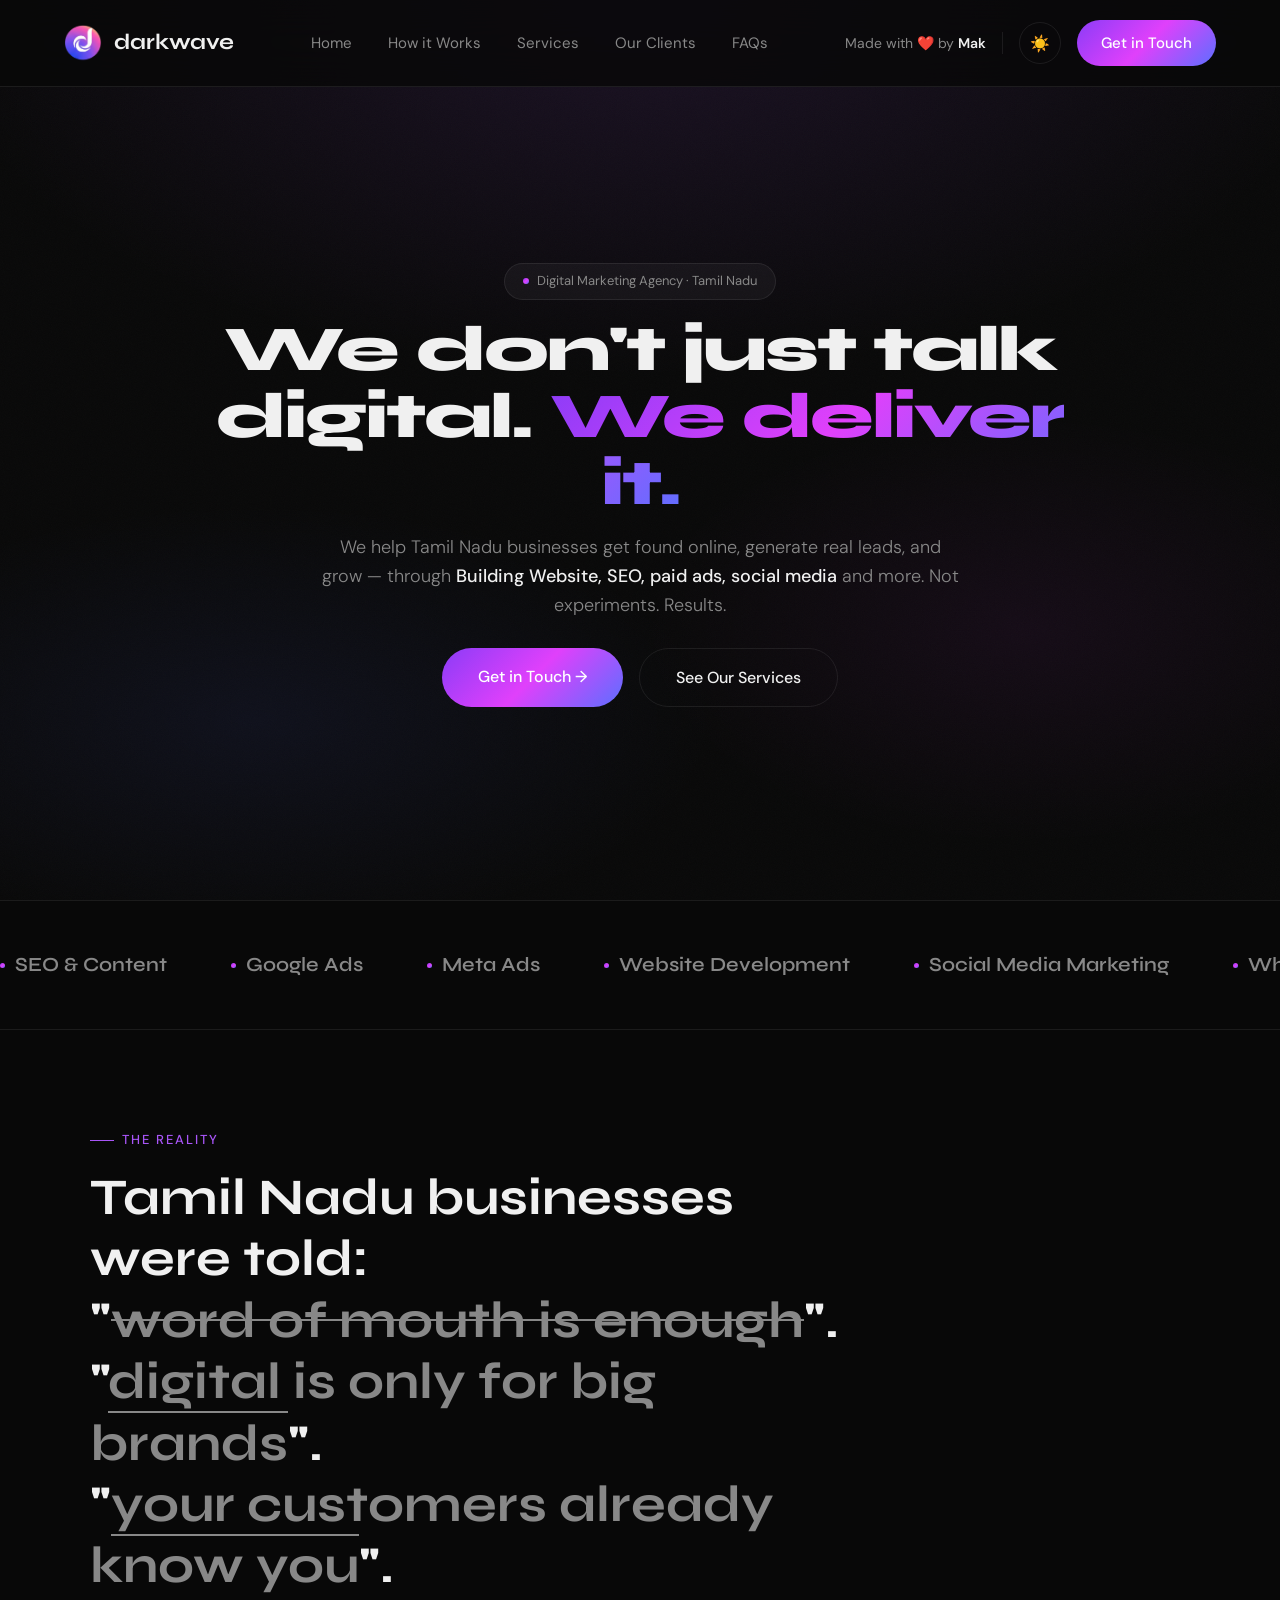
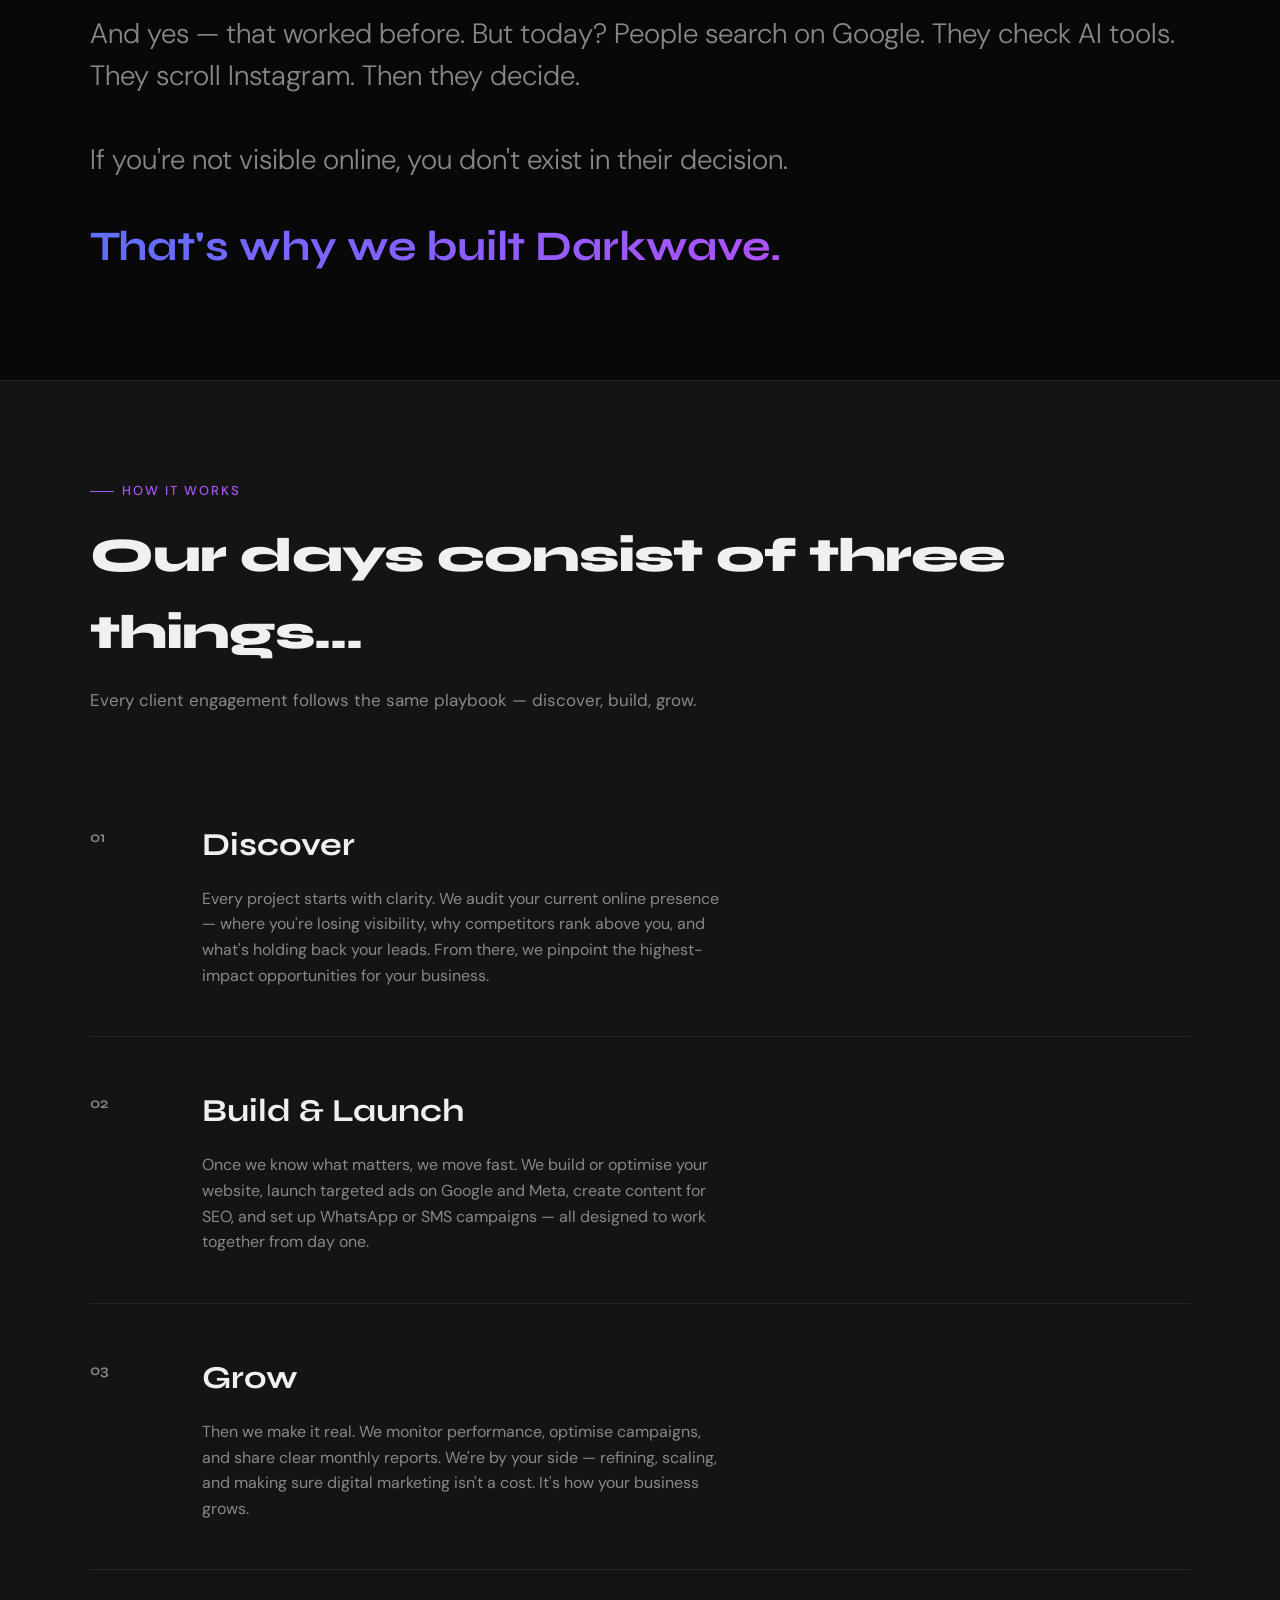
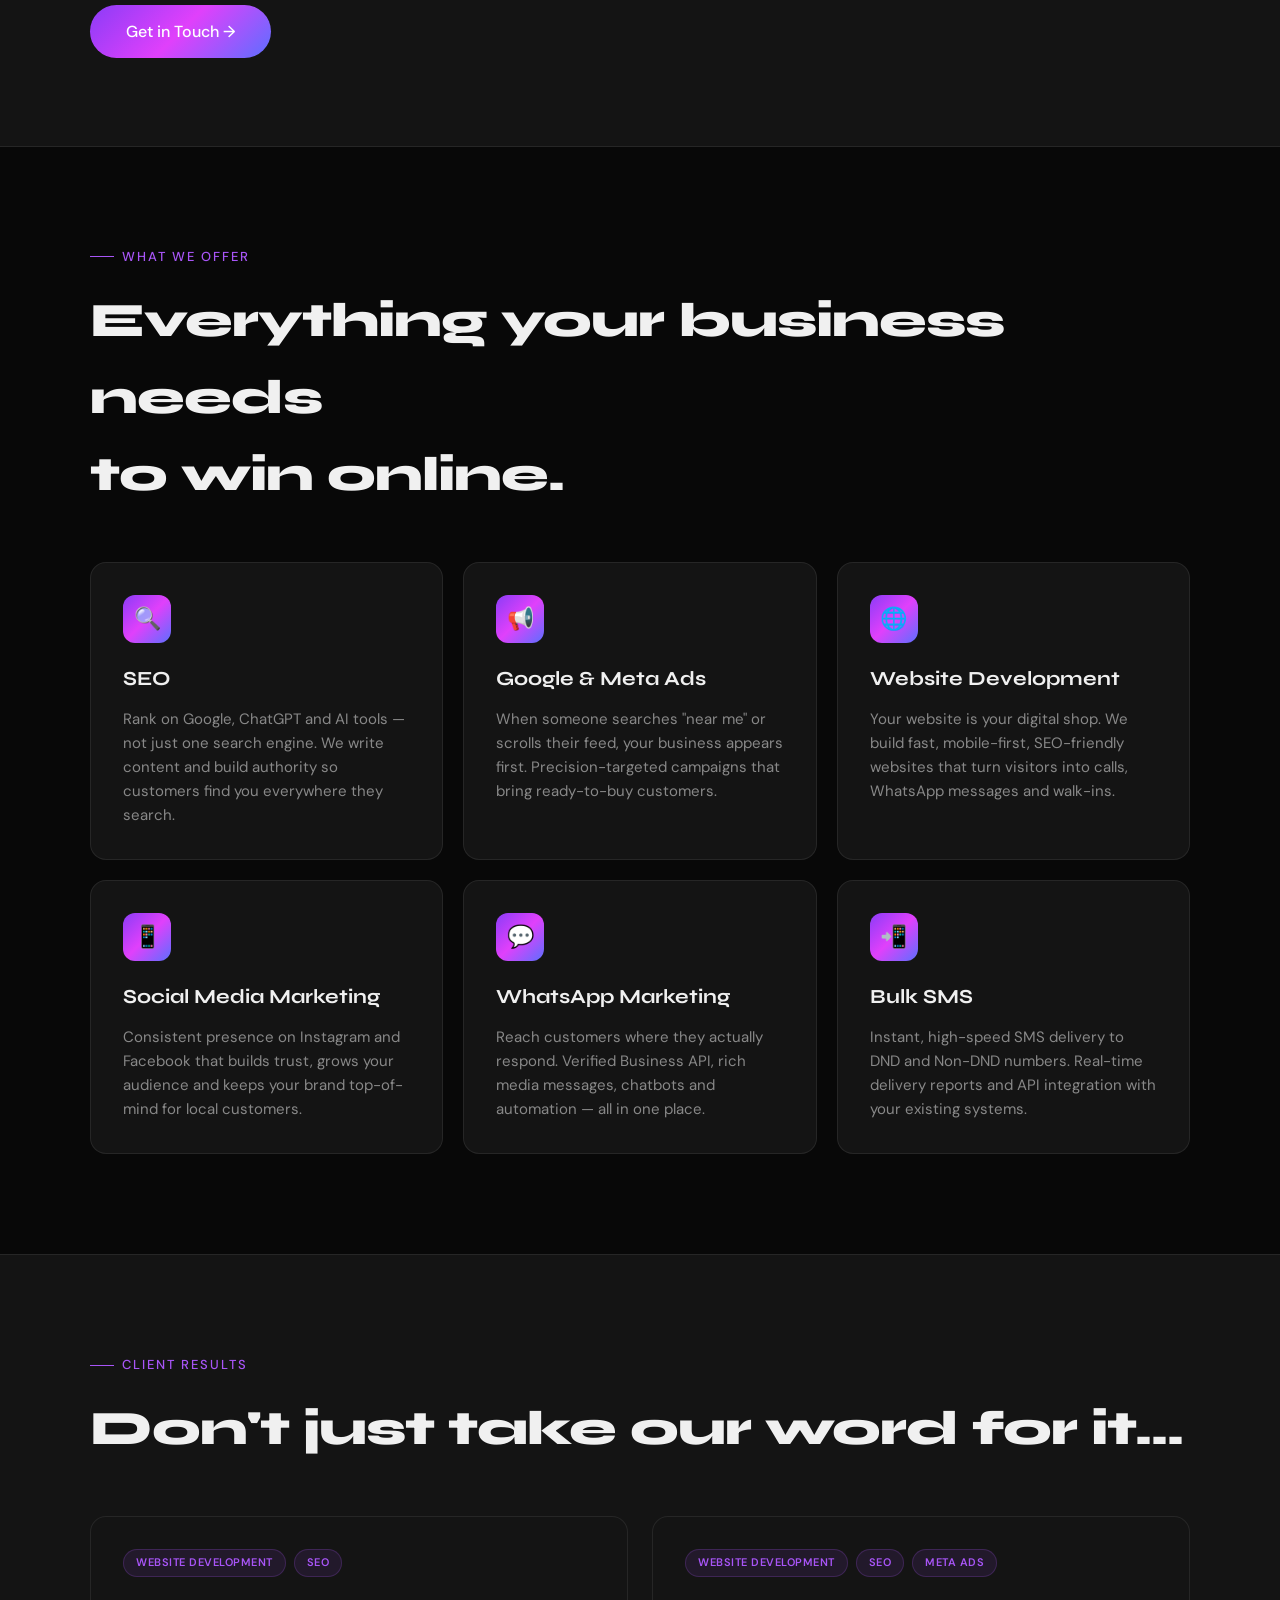
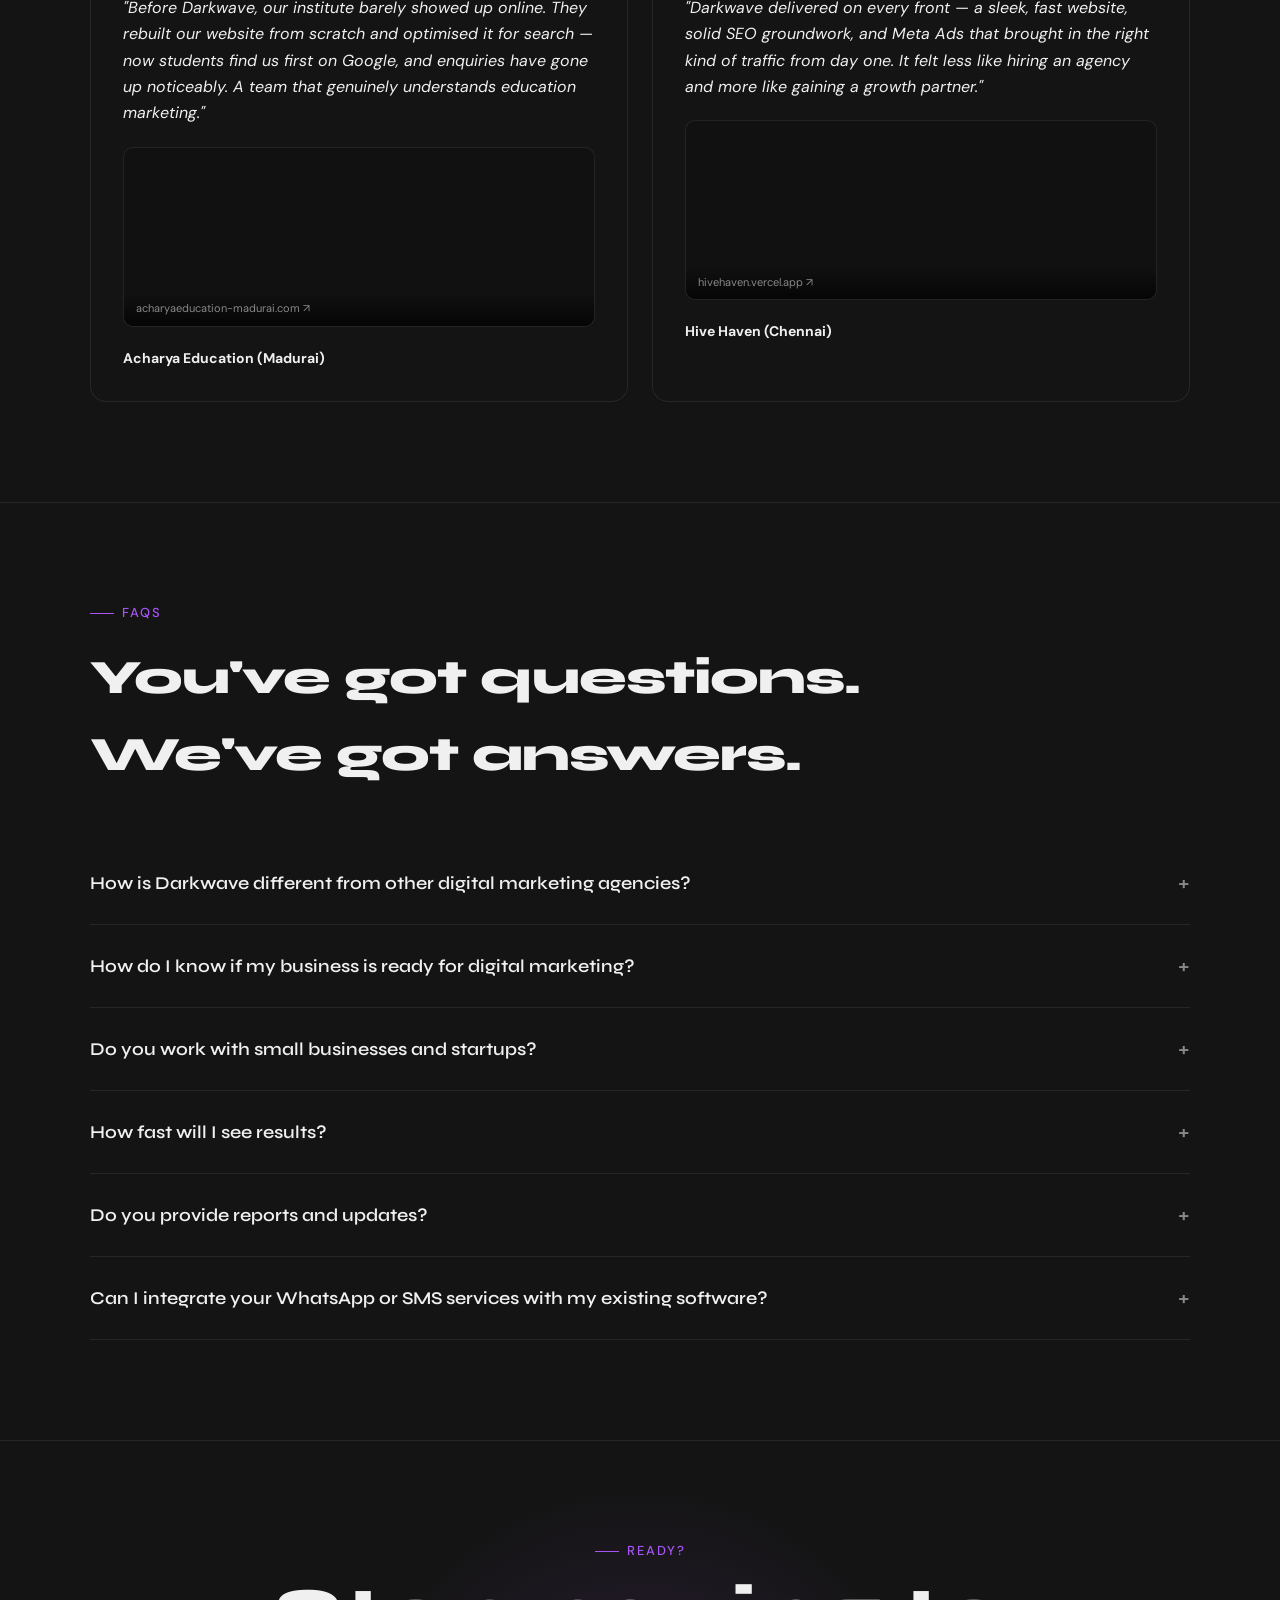
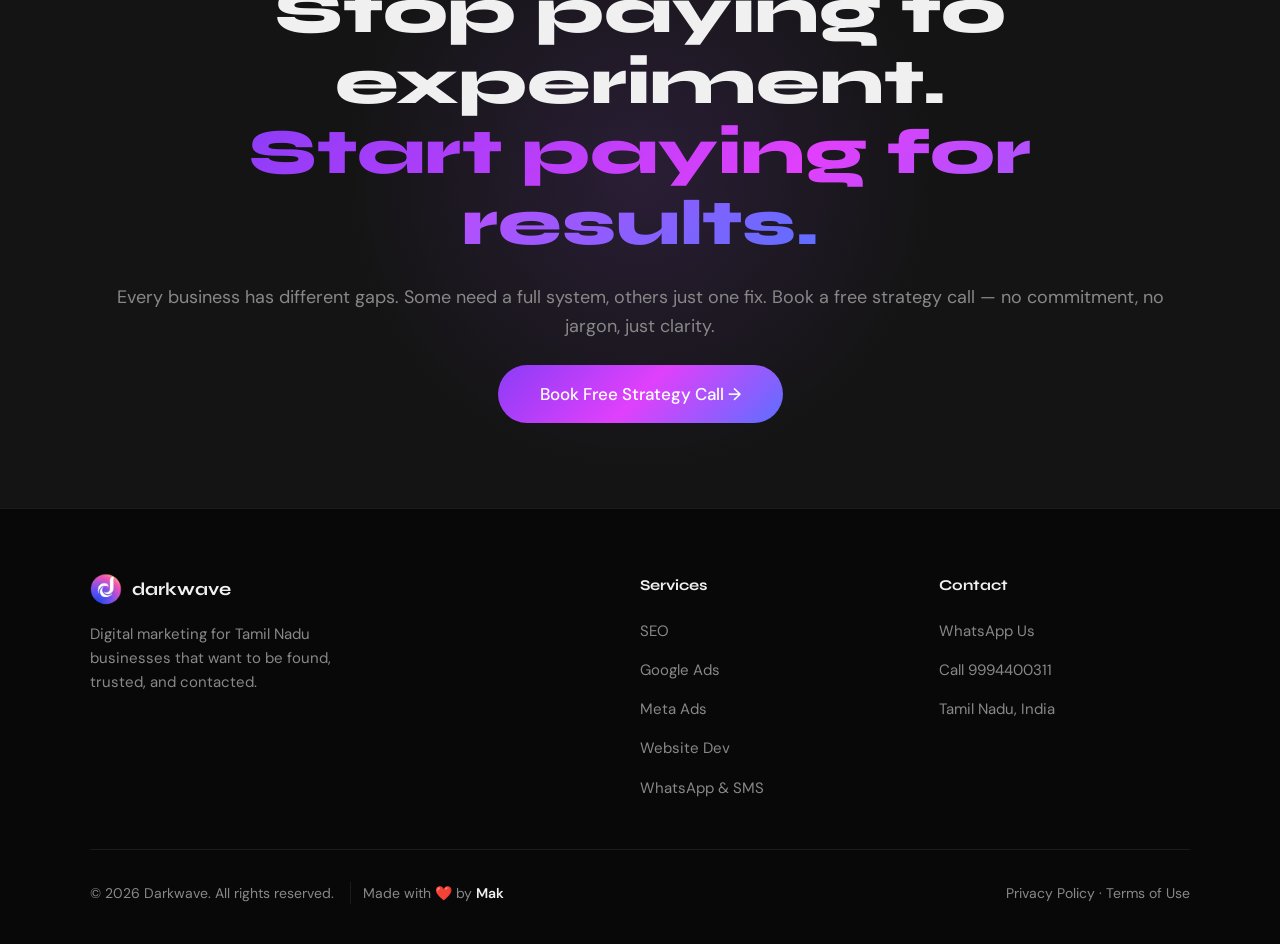
==== darkwave/index.html @ 9da83e32 "d" ====
<!DOCTYPE html>
<html lang="en">

<head>
  <meta charset="UTF-8">
  <meta name="viewport" content="width=device-width, initial-scale=1.0">
  <title>Darkwave — Digital Marketing Agency in Tamil Nadu | SEO, Ads, Website Builder</title>
  
  <!-- Primary SEO -->
  <meta name="description" content="Darkwave is a digital marketing agency in Tamil Nadu offering SEO, Google Ads, Meta Ads, website development, WhatsApp marketing and bulk SMS. Get found on Google and grow your business.">
  <meta name="keywords" content="digital marketing agency in Tamil Nadu, digital marketing agency in Ambur, website builder in Ambur, website development in Ambur, website design in Tamil Nadu, SEO agency in Tamil Nadu, SEO services in Ambur, Google Ads agency Tamil Nadu, Meta Ads agency Tamil Nadu, Facebook ads Tamil Nadu, Instagram ads Tamil Nadu, social media marketing Tamil Nadu, social media marketing Ambur, WhatsApp marketing Tamil Nadu, bulk SMS service Tamil Nadu, bulk SMS Ambur, local SEO Tamil Nadu, online marketing Tamil Nadu, digital marketing agency near me, best digital marketing agency Tamil Nadu, small business marketing Tamil Nadu, lead generation Tamil Nadu, website builder Tamil Nadu, affordable digital marketing Tamil Nadu, darkwave digital marketing">
  <meta name="author" content="Darkwave Digital Marketing Agency">
  <meta name="robots" content="index, follow">
  <meta name="google-site-verification" content="0vPl4prALV3EoWXokK4dQndbFWfTnRrSfBRWHk9qsfg" />
  
  <!-- Open Graph -->
  <meta property="og:title" content="Darkwave — Digital Marketing Agency in Tamil Nadu">
  <meta property="og:description" content="Get found on Google, run ads that convert, and grow your business online. Tamil Nadu's results-driven digital marketing agency — SEO, Google Ads, Meta Ads, Website Development and more.">
  <meta property="og:image" content="https://darkwave-digital-marketing.vercel.app/logo-Photoroom.png">
  <meta property="og:url" content="https://darkwave-digital-marketing.vercel.app/">
  <meta property="og:type" content="website">
  <meta property="og:site_name" content="Darkwave">
  <meta property="og:locale" content="en_IN">

  <!-- Twitter Card -->
  <meta name="twitter:card" content="summary_large_image">
  <meta name="twitter:title" content="Darkwave — Digital Marketing Agency in Tamil Nadu">
  <meta name="twitter:description" content="SEO, Google Ads, Meta Ads, Website Development and WhatsApp Marketing for Tamil Nadu businesses.">
  <meta name="twitter:image" content="https://darkwave-digital-marketing.vercel.app/logo-Photoroom.png">
  
  <!-- Schema Markup -->
  <script type="application/ld+json">
  {
    "@context": "https://schema.org",
    "@type": "LocalBusiness",
    "name": "Darkwave",
    "description": "Digital marketing agency in Tamil Nadu offering SEO, Google Ads, Meta Ads, website development, WhatsApp marketing and bulk SMS services.",
    "url": "https://darkwave-digital-marketing.vercel.app/",
    "telephone": "+919994400311",
    "logo": "https://darkwave-digital-marketing.vercel.app/logo-Photoroom.png",
    "address": {
      "@type": "PostalAddress",
      "addressLocality": "Ambur",
      "addressRegion": "Tamil Nadu",
      "addressCountry": "IN"
    },
    "areaServed": ["Ambur", "Tamil Nadu", "Chennai", "Vellore", "India"],
    "hasOfferCatalog": {
      "@type": "OfferCatalog",
      "name": "Digital Marketing Services",
      "itemListElement": [
        {"@type": "Offer", "itemOffered": {"@type": "Service", "name": "SEO Services"}},
        {"@type": "Offer", "itemOffered": {"@type": "Service", "name": "Google Ads"}},
        {"@type": "Offer", "itemOffered": {"@type": "Service", "name": "Meta Ads"}},
        {"@type": "Offer", "itemOffered": {"@type": "Service", "name": "Website Development"}},
        {"@type": "Offer", "itemOffered": {"@type": "Service", "name": "Social Media Marketing"}},
        {"@type": "Offer", "itemOffered": {"@type": "Service", "name": "WhatsApp Marketing"}},
        {"@type": "Offer", "itemOffered": {"@type": "Service", "name": "Bulk SMS Marketing"}}
      ]
    },
    "sameAs": ["https://wa.me/+919994400311"]
  }
  </script>

  <link rel="canonical" href="https://darkwave-digital-marketing.vercel.app/">
  <link rel="icon" type="image/png" href="favicon/favicon-96x96.png" sizes="96x96">
  <link rel="icon" type="image/svg+xml" href="favicon/favicon.svg">
  <link rel="shortcut icon" href="favicon/favicon.ico">
  <link rel="apple-touch-icon" sizes="180x180" href="favicon/apple-touch-icon.png">
  <link rel="manifest" href="favicon/site.webmanifest">
  <link rel="preconnect" href="https://fonts.googleapis.com">
  <link
    href="https://fonts.googleapis.com/css2?family=Syne:wght@400;500;600;700;800&family=DM+Sans:ital,opsz,wght@0,9..40,300;0,9..40,400;0,9..40,500;1,9..40,300&display=swap"
    rel="stylesheet">
  <style>
    :root {
      --bg: #080808;
      --bg2: #0f0f0f;
      --bg3: #141414;
      --text: #f0f0f0;
      --muted: #888;
      --border: rgba(255, 255, 255, 0.08);
      --accent-pink: #e040fb;
      --accent-blue: #5c6fff;
      --accent-purple: #a855f7;
      --gradient: linear-gradient(135deg, #8b3cf7, #e040fb, #5c6fff);
      --gradient2: linear-gradient(135deg, #5c6fff, #e040fb);
      --font-head: 'Syne', sans-serif;
      --font-body: 'DM Sans', sans-serif;
      --nav-bg: rgba(8, 8, 8, 0.8);
    }

    [data-theme="light"] {
      --bg: #ffffff;
      --bg2: #f5f5f5;
      --bg3: #ffffff;
      --text: #111111;
      --muted: #666666;
      --border: rgba(0, 0, 0, 0.1);
      --nav-bg: rgba(255, 255, 255, 0.85);
    }

    *,
    *::before,
    *::after {
      box-sizing: border-box;
      margin: 0;
      padding: 0;
      -webkit-tap-highlight-color: transparent;
    }

    button:focus:not(:focus-visible), a:focus:not(:focus-visible) {
      outline: none;
    }

    button, a {
      -webkit-touch-callout: none;
      user-select: none;
    }

    html {
      scroll-behavior: smooth;
    }

    body {
      background: var(--bg);
      color: var(--text);
      font-family: var(--font-body);
      font-size: 17px;
      line-height: 1.6;
      overflow-x: hidden;
    }

    /* ── NAV ── */
    nav {
      position: fixed;
      top: 0;
      left: 0;
      right: 0;
      z-index: 100;
      display: flex;
      align-items: center;
      justify-content: space-between;
      padding: 20px 5%;
      backdrop-filter: blur(20px);
      background: var(--nav-bg);
      border-bottom: 1px solid var(--border);
    }

    .nav-logo {
      display: flex;
      align-items: center;
      gap: 12px;
      font-family: var(--font-head);
      font-weight: 700;
      font-size: 22px;
      text-decoration: none;
      color: var(--text);
    }

    .nav-logo img {
      width: 38px;
      height: 38px;
      border-radius: 50%;
    }

    .nav-links {
      display: flex;
      gap: 36px;
      list-style: none;
    }

    .nav-links a {
      text-decoration: none;
      color: var(--muted);
      font-size: 15px;
      transition: color .2s;
    }

    .nav-links a:hover {
      color: var(--text);
    }

    .nav-cta {
      background: var(--gradient);
      color: #fff;
      border: none;
      padding: 11px 24px;
      border-radius: 100px;
      font-family: var(--font-body);
      font-size: 15px;
      font-weight: 500;
      cursor: pointer;
      transition: opacity .2s, transform .2s;
      text-decoration: none;
      white-space: nowrap;
    }

    .nav-cta:hover {
      opacity: .85;
      transform: translateY(-1px);
    }

    .btn-theme {
      background: transparent;
      color: var(--text);
      display: flex;
      align-items: center;
      justify-content: center;
      border: 1px solid var(--border);
      border-radius: 50%;
      width: 42px;
      height: 42px;
      font-size: 16px;
      cursor: pointer;
      transition: border-color .2s, transform .2s;
    }

    .btn-theme:hover {
      border-color: var(--muted);
      transform: scale(1.05);
    }

    /* ── CONTACT MODAL ── */
    .modal-overlay {
      position: fixed;
      inset: 0;
      z-index: 999;
      background: rgba(0, 0, 0, 0.85);
      backdrop-filter: blur(10px);
      display: flex;
      align-items: center;
      justify-content: center;
      opacity: 0;
      pointer-events: none;
      transition: opacity .35s;
    }

    .modal-overlay.open {
      opacity: 1;
      pointer-events: all;
    }

    .modal {
      background: var(--bg3);
      border: 1px solid var(--border);
      border-radius: 20px;
      padding: 48px;
      max-width: 520px;
      width: 90%;
      max-height: 90vh;
      overflow-y: auto;
      position: relative;
      transform: translateY(30px);
      transition: transform .35s;
    }

    .modal-overlay.open .modal {
      transform: translateY(0);
    }

    .modal h2 {
      font-family: var(--font-head);
      font-size: 28px;
      margin-bottom: 6px;
    }

    .modal p {
      color: var(--muted);
      margin-bottom: 28px;
    }

    .modal-logo {
      display: flex;
      align-items: center;
      gap: 10px;
      margin-bottom: 24px;
    }

    .modal-logo img {
      width: 32px;
      border-radius: 50%;
    }

    .modal-logo span {
      font-family: var(--font-head);
      font-weight: 700;
      font-size: 18px;
    }

    .form-group {
      margin-bottom: 16px;
    }

    .form-group label {
      display: block;
      font-size: 13px;
      color: var(--muted);
      margin-bottom: 6px;
    }

    .form-group select,
    .form-group input {
      width: 100%;
      background: var(--bg2);
      border: 1px solid var(--border);
      color: var(--text);
      padding: 12px 16px;
      border-radius: 10px;
      font-family: var(--font-body);
      font-size: 15px;
      outline: none;
      appearance: none;
    }

    .form-group select:focus,
    .form-group input:focus {
      border-color: var(--accent-purple);
    }

    .services-checkboxes {
      display: flex;
      flex-direction: column;
      gap: 10px;
    }

    .services-checkboxes label {
      display: flex;
      align-items: center;
      gap: 10px;
      font-size: 15px;
      color: var(--text);
      cursor: pointer;
    }

    .services-checkboxes input[type=checkbox] {
      width: 18px;
      height: 18px;
      flex-shrink: 0;
      appearance: auto;
      -webkit-appearance: auto;
      accent-color: var(--accent-purple);
      background: transparent;
      border: none;
      padding: 0;
      cursor: pointer;
    }

    .modal-submit {
      width: 100%;
      margin-top: 24px;
      background: var(--gradient);
      color: #fff;
      border: none;
      padding: 14px;
      border-radius: 100px;
      font-size: 16px;
      font-weight: 600;
      cursor: pointer;
      font-family: var(--font-body);
      transition: opacity .2s;
    }

    .modal-submit:hover {
      opacity: .85;
    }

    .modal-close {
      position: absolute;
      top: 20px;
      right: 20px;
      background: none;
      border: none;
      color: var(--muted);
      font-size: 24px;
      cursor: pointer;
      line-height: 1;
    }

    .modal-success {
      text-align: center;
      padding: 20px 0;
    }

    .modal-success .check {
      font-size: 48px;
      margin-bottom: 16px;
    }

    .modal-success h3 {
      font-family: var(--font-head);
      font-size: 24px;
      margin-bottom: 8px;
    }

    .modal-success p {
      color: var(--muted);
    }

    /* ── HERO ── */
    .hero {
      min-height: 100vh;
      display: flex;
      flex-direction: column;
      align-items: center;
      justify-content: center;
      text-align: center;
      padding: 100px 5% 30px;
      position: relative;
      overflow: hidden;
    }

    .hero-bg {
      position: absolute;
      inset: 0;
      z-index: 0;
      background: radial-gradient(ellipse 80% 60% at 50% 0%, rgba(168, 85, 247, 0.12) 0%, transparent 70%),
        radial-gradient(ellipse 60% 40% at 20% 80%, rgba(92, 111, 255, 0.08) 0%, transparent 60%),
        radial-gradient(ellipse 50% 40% at 80% 70%, rgba(224, 64, 251, 0.06) 0%, transparent 60%);
    }

    .hero-noise {
      position: absolute;
      inset: 0;
      z-index: 0;
      opacity: 0.025;
      background-image: url("data:image/svg+xml,%3Csvg viewBox='0 0 256 256' xmlns='http://www.w3.org/2000/svg'%3E%3Cfilter id='noise'%3E%3CfeTurbulence type='fractalNoise' baseFrequency='0.9' numOctaves='4' stitchTiles='stitch'/%3E%3C/filter%3E%3Crect width='100%25' height='100%25' filter='url(%23noise)'/%3E%3C/svg%3E");
      background-size: 200px;
    }

    .hero-content {
      position: relative;
      z-index: 1;
      max-width: 900px;
    }

    .hero-badge {
      display: inline-flex;
      align-items: center;
      gap: 8px;
      border: 1px solid var(--border);
      background: rgba(255, 255, 255, 0.04);
      border-radius: 100px;
      padding: 7px 18px;
      font-size: 13px;
      color: var(--muted);
      margin-bottom: 16px;
      animation: fadeUp .7s ease both;
    }

    .hero-badge span {
      width: 6px;
      height: 6px;
      border-radius: 50%;
      background: var(--gradient);
      display: inline-block;
    }

    .hero h1 {
      font-family: var(--font-head);
      font-size: clamp(34px, 5vw, 64px);
      font-weight: 800;
      line-height: 1.05;
      letter-spacing: -2px;
      animation: fadeUp .7s .1s ease both;
    }

    .hero h1 .grad {
      background: var(--gradient);
      -webkit-background-clip: text;
      -webkit-text-fill-color: transparent;
      background-clip: text;
    }

    .hero-sub {
      font-size: clamp(15px, 1.5vw, 18px);
      color: var(--muted);
      max-width: 640px;
      margin: 16px auto 28px;
      font-weight: 300;
      line-height: 1.6;
      animation: fadeUp .7s .2s ease both;
    }

    .hero-actions {
      display: flex;
      gap: 16px;
      justify-content: center;
      flex-wrap: wrap;
      animation: fadeUp .7s .3s ease both;
    }

    .btn-primary {
      background: var(--gradient);
      color: #fff;
      border: none;
      padding: 16px 36px;
      border-radius: 100px;
      font-size: 16px;
      font-weight: 500;
      cursor: pointer;
      font-family: var(--font-body);
      transition: transform .2s, opacity .2s;
      text-decoration: none;
    }

    .btn-primary:hover {
      transform: translateY(-2px);
      opacity: .85;
    }

    .btn-ghost {
      background: transparent;
      color: var(--text);
      border: 1px solid var(--border);
      padding: 16px 36px;
      border-radius: 100px;
      font-size: 16px;
      font-weight: 500;
      cursor: pointer;
      font-family: var(--font-body);
      transition: border-color .2s, transform .2s;
      text-decoration: none;
    }

    .btn-ghost:hover {
      border-color: rgba(255, 255, 255, 0.3);
      transform: translateY(-2px);
    }

    /* ── MARQUEE ── */
    .marquee-section {
      padding: 48px 0;
      border-top: 1px solid var(--border);
      border-bottom: 1px solid var(--border);
      overflow: hidden;
    }

    .marquee-track {
      display: flex;
      gap: 64px;
      width: max-content;
      animation: marquee 22s linear infinite;
    }

    .marquee-item {
      display: flex;
      align-items: center;
      gap: 10px;
      font-family: var(--font-head);
      font-size: 20px;
      font-weight: 600;
      color: var(--muted);
      white-space: nowrap;
    }

    .marquee-dot {
      width: 5px;
      height: 5px;
      border-radius: 50%;
      background: var(--gradient);
      flex-shrink: 0;
    }

    @keyframes marquee {
      from {
        transform: translateX(0);
      }

      to {
        transform: translateX(-50%);
      }
    }

    /* ── SECTIONS ── */
    section {
      padding: 100px 5%;
    }

    .container {
      max-width: 1100px;
      margin: 0 auto;
    }

    .section-label {
      font-size: 13px;
      font-weight: 500;
      letter-spacing: 2px;
      text-transform: uppercase;
      color: var(--accent-purple);
      margin-bottom: 16px;
      display: flex;
      align-items: center;
      gap: 8px;
    }

    .section-label::before {
      content: '';
      width: 24px;
      height: 1px;
      background: var(--accent-purple);
    }

    /* ── PROBLEM SECTION ── */
    .problem {
      background: var(--bg);
    }

    .problem-text h2 {
      font-family: var(--font-head);
      font-size: clamp(28px, 4vw, 52px);
      font-weight: 700;
      line-height: 1.2;
      max-width: 750px;
    }

    .problem-text h2 .strike {
      color: var(--muted);
      position: relative;
      display: inline;
    }

    .problem-text h2 .strike::after {
      content: '';
      position: absolute;
      left: 0;
      top: 50%;
      width: 100%;
      height: 2px;
      background: var(--muted);
      transform: translateY(-50%);
    }

    .problem-lead {
      font-size: clamp(18px, 2.5vw, 28px);
      color: var(--muted);
      font-weight: 300;
      line-height: 1.5;
      margin-top: 16px;
      margin-bottom: 32px;
    }

    .problem-reveal {
      font-family: var(--font-head);
      font-size: clamp(22px, 3.5vw, 42px);
      font-weight: 700;
      background: var(--gradient2);
      -webkit-background-clip: text;
      -webkit-text-fill-color: transparent;
      background-clip: text;
    }

    /* ── SERVICES (3-step) ── */
    .services-steps {
      display: flex;
      flex-direction: column;
      gap: 0;
    }

    .step-item {
      display: grid;
      grid-template-columns: 80px 1fr;
      gap: 32px;
      padding: 48px 0;
      border-bottom: 1px solid var(--border);
      cursor: pointer;
      transition: background .2s;
      text-decoration: none;
      color: inherit;
    }

    .step-item:hover .step-arrow {
      opacity: 1;
      transform: translateX(0);
    }

    .step-num {
      font-family: var(--font-head);
      font-size: 15px;
      color: var(--muted);
      font-weight: 600;
      padding-top: 6px;
    }

    .step-body {
      display: flex;
      justify-content: space-between;
      align-items: flex-start;
      gap: 24px;
    }

    .step-text h3 {
      font-family: var(--font-head);
      font-size: 32px;
      font-weight: 700;
      margin-bottom: 16px;
    }

    .step-text p {
      color: var(--muted);
      max-width: 520px;
      font-size: 16px;
    }

    .step-arrow {
      font-size: 28px;
      color: var(--accent-purple);
      opacity: 0;
      transform: translateX(-10px);
      transition: all .25s;
      flex-shrink: 0;
      margin-top: 4px;
    }

    /* ── TESTIMONIALS ── */
    .testimonials-grid {
      display: grid;
      grid-template-columns: 1fr 1fr;
      gap: 24px;
    }

    .testimonial-card {
      background: var(--bg3);
      border: 1px solid var(--border);
      border-radius: 16px;
      padding: 32px;
      transition: border-color .2s, transform .2s;
    }

    .testimonial-card:hover {
      border-color: rgba(168, 85, 247, 0.3);
      transform: translateY(-3px);
    }

    .site-preview {
      width: 100%;
      border-radius: 10px;
      overflow: hidden;
      border: 1px solid var(--border);
      margin-bottom: 20px;
      position: relative;
      height: 180px;
      background: #111;
      display: block;
      cursor: pointer;
      text-decoration: none;
      transition: border-color .2s;
    }

    .site-preview:hover {
      border-color: rgba(168, 85, 247, 0.5);
    }

    .site-preview iframe {
      position: absolute;
      top: 0;
      left: 0;
      width: 960px;
      height: 700px;
      transform: scale(0.5);
      transform-origin: top left;
      border: none;
      pointer-events: none;
    }

    .site-preview-label {
      position: absolute;
      bottom: 0;
      left: 0;
      right: 0;
      background: linear-gradient(to top, rgba(0, 0, 0, 0.7), transparent);
      padding: 8px 12px;
      font-size: 11px;
      color: var(--muted);
      font-family: var(--font-body);
    }

    .testimonial-card blockquote {
      font-size: 16px;
      line-height: 1.65;
      color: var(--text);
      margin-bottom: 20px;
      font-style: italic;
    }

    .testimonial-author {
      color: var(--muted);
      font-size: 14px;
      display: flex;
      flex-direction: column;
      gap: 6px;
    }

    .testimonial-author strong {
      color: var(--text);
      display: block;
    }

    .testimonial-tags {
      display: flex;
      flex-wrap: wrap;
      gap: 8px;
      margin-bottom: 18px;
    }

    .t-tag {
      font-size: 11px;
      font-weight: 600;
      letter-spacing: 0.5px;
      text-transform: uppercase;
      color: var(--accent-purple);
      background: rgba(168, 85, 247, 0.1);
      border: 1px solid rgba(168, 85, 247, 0.2);
      border-radius: 100px;
      padding: 4px 12px;
    }

    .testimonial-link {
      color: var(--accent-blue);
      font-size: 13px;
      text-decoration: none;
      transition: color .2s;
      display: inline-block;
    }

    .testimonial-link:hover {
      color: var(--accent-pink);
    }

    /* ── STATS ── */
    .stats-row {
      display: grid;
      grid-template-columns: repeat(5, 1fr);
      gap: 0;
      border: 1px solid var(--border);
      border-radius: 20px;
      overflow: hidden;
      background: var(--bg3);
    }

    .stat-item {
      padding: 36px 24px;
      text-align: center;
      border-right: 1px solid var(--border);
    }

    .stat-item:last-child {
      border-right: none;
    }

    .stat-num {
      font-family: var(--font-head);
      font-size: 36px;
      font-weight: 800;
      background: var(--gradient);
      -webkit-background-clip: text;
      -webkit-text-fill-color: transparent;
      background-clip: text;
      display: block;
      line-height: 1.1;
      margin-bottom: 6px;
    }

    .stat-label {
      font-size: 13px;
      color: var(--muted);
      line-height: 1.4;
    }

    /* ── SERVICES CARDS ── */
    .services-grid {
      display: grid;
      grid-template-columns: repeat(3, 1fr);
      gap: 20px;
    }

    .service-card {
      background: var(--bg3);
      border: 1px solid var(--border);
      border-radius: 16px;
      padding: 32px;
      transition: border-color .25s, transform .25s;
    }

    .service-card:hover {
      border-color: rgba(168, 85, 247, 0.35);
      transform: translateY(-4px);
    }

    .service-icon {
      width: 48px;
      height: 48px;
      border-radius: 12px;
      background: var(--gradient);
      display: flex;
      align-items: center;
      justify-content: center;
      font-size: 22px;
      margin-bottom: 20px;
    }

    .service-card h3 {
      font-family: var(--font-head);
      font-size: 20px;
      font-weight: 700;
      margin-bottom: 12px;
    }

    .service-card p {
      color: var(--muted);
      font-size: 15px;
      line-height: 1.6;
    }

    /* ── FAQs ── */
    .faq-list {
      display: flex;
      flex-direction: column;
      gap: 0;
    }

    .faq-item {
      border-bottom: 1px solid var(--border);
      overflow: hidden;
    }

    .faq-q {
      width: 100%;
      text-align: left;
      background: none;
      border: none;
      color: var(--text);
      font-family: var(--font-head);
      font-size: 18px;
      font-weight: 600;
      padding: 28px 0;
      cursor: pointer;
      display: flex;
      justify-content: space-between;
      align-items: center;
      gap: 16px;
      transition: color .2s;
    }

    .faq-q:hover {
      color: var(--accent-purple);
    }

    .faq-q .faq-icon {
      font-size: 22px;
      transition: transform .3s;
      flex-shrink: 0;
      color: var(--muted);
    }

    .faq-item.open .faq-icon {
      transform: rotate(45deg);
    }

    .faq-a {
      color: var(--muted);
      font-size: 16px;
      line-height: 1.7;
      max-height: 0;
      overflow: hidden;
      transition: max-height .4s ease, padding .3s;
      padding-bottom: 0;
    }

    .faq-item.open .faq-a {
      max-height: 400px;
      padding-bottom: 28px;
    }

    /* ── CTA SECTION ── */
    .cta-section {
      background: var(--bg3);
      border-top: 1px solid var(--border);
      text-align: center;
      position: relative;
      overflow: hidden;
    }

    .cta-glow {
      position: absolute;
      width: 600px;
      height: 600px;
      border-radius: 50%;
      background: radial-gradient(circle, rgba(168, 85, 247, 0.15) 0%, transparent 70%);
      top: 50%;
      left: 50%;
      transform: translate(-50%, -50%);
      pointer-events: none;
    }

    .cta-section h2 {
      font-family: var(--font-head);
      font-size: clamp(32px, 5vw, 64px);
      font-weight: 800;
      line-height: 1.1;
      position: relative;
      margin-bottom: 24px;
    }

    .cta-section p {
      color: var(--muted);
      font-size: 18px;
      margin-bottom: 40px;
      position: relative;
    }

    /* ── FOOTER ── */
    footer {
      background: var(--bg);
      border-top: 1px solid var(--border);
      padding: 64px 5% 40px;
    }

    .footer-grid {
      display: grid;
      grid-template-columns: 2fr 1fr 1fr;
      gap: 48px;
      margin-bottom: 48px;
    }

    .footer-brand .logo {
      display: flex;
      align-items: center;
      gap: 10px;
      margin-bottom: 16px;
    }

    .footer-brand .logo img {
      width: 32px;
      border-radius: 50%;
    }

    .footer-brand .logo span {
      font-family: var(--font-head);
      font-weight: 700;
      font-size: 18px;
    }

    .footer-brand p {
      color: var(--muted);
      font-size: 15px;
      line-height: 1.6;
      max-width: 260px;
    }

    .footer-col h4 {
      font-family: var(--font-head);
      font-weight: 700;
      font-size: 15px;
      margin-bottom: 20px;
    }

    .footer-col ul {
      list-style: none;
      display: flex;
      flex-direction: column;
      gap: 12px;
    }

    .footer-col ul li a {
      text-decoration: none;
      color: var(--muted);
      font-size: 15px;
      transition: color .2s;
    }

    .footer-col ul li a:hover {
      color: var(--text);
    }

    .footer-bottom {
      border-top: 1px solid var(--border);
      padding-top: 32px;
      display: flex;
      justify-content: space-between;
      align-items: center;
      color: var(--muted);
      font-size: 14px;
    }

    /* ── ANIMATIONS ── */
    @keyframes fadeUp {
      from {
        opacity: 0;
        transform: translateY(24px);
      }

      to {
        opacity: 1;
        transform: translateY(0);
      }
    }

    .reveal {
      opacity: 0;
      transform: translateY(32px);
      transition: opacity .7s ease, transform .7s ease;
    }

    .reveal.visible {
      opacity: 1;
      transform: translateY(0);
    }

    /* ── RESPONSIVE ── */
    @media (max-width: 1024px) {
      .services-grid {
        grid-template-columns: repeat(2, 1fr);
      }

      .footer-grid {
        grid-template-columns: 1fr 1fr;
        gap: 32px;
      }

      .hero h1 {
        font-size: clamp(38px, 6vw, 64px);
      }

      section {
        padding: 80px 5%;
      }
    }

    @media (max-width: 768px) {
      .nav-links, .nav-made-by {
        display: none;
      }

      .testimonials-grid {
        grid-template-columns: 1fr;
      }

      .services-grid {
        grid-template-columns: 1fr;
      }

      .footer-grid {
        grid-template-columns: 1fr;
      }

      .footer-bottom {
        flex-direction: column;
        gap: 12px;
        text-align: center;
      }

      .step-item {
        grid-template-columns: 48px 1fr;
        gap: 16px;
      }

      .hero {
        min-height: 80vh;
        padding: 120px 5% 60px;
      }

      .site-preview iframe {
        transform: scale(0.35);
      }

      .modal {
        padding: 24px 20px;
      }
      .modal h2 { font-size: 22px; margin-bottom: 4px; }
      .modal p { font-size: 14px; margin-bottom: 16px; }
      .modal-logo { margin-bottom: 16px; }
      .form-group { margin-bottom: 12px; }
      .form-group label { font-size: 12px; margin-bottom: 4px; }
      .form-group select, .form-group input { padding: 10px 14px; font-size: 14px; }
      .modal-submit { margin-top: 16px; padding: 12px; font-size: 15px; }
      .services-checkboxes label { font-size: 13px; gap: 8px; }
      .services-checkboxes { gap: 8px; }

      section {
        padding: 60px 5%;
      }
    }

    @media (max-width: 480px) {
      .hero-actions {
        flex-direction: column;
        width: 100%;
      }

      .btn-primary,
      .btn-ghost {
        width: 100%;
        text-align: center;
      }

      .step-text h3 {
        font-size: 24px;
      }

      .site-preview iframe {
        transform: scale(0.3);
      }

      .site-preview {
        height: 160px;
      }
    }
  </style>
</head>

<body>
  <script>
    // Apply theme instantly on load to prevent flashing
    const savedTheme = localStorage.getItem('theme');
    if (savedTheme) document.documentElement.setAttribute('data-theme', savedTheme);
  </script>

  <!-- NAV -->
  <nav>
    <a href="#" class="nav-logo">
      <img src="logo-Photoroom.png" alt="Darkwave Logo">
      darkwave
    </a>
    <ul class="nav-links">
      <li><a href="#">Home</a></li>
      <li><a href="#services">How it Works</a></li>
      <li><a href="#what-we-offer">Services</a></li>
      <li><a href="#our-clients">Our Clients</a></li>
      <li><a href="#faq">FAQs</a></li>
    </ul>
    <div style="display:flex; align-items:center; gap:16px;">
      <span class="nav-made-by" style="font-size:14px; color:var(--muted); border-right:1px solid var(--border); padding-right:16px;">Made
        with ❤️ by <a href="https://akshaykumar-mu.vercel.app/#about" target="_blank" rel="noopener"
          style="color:var(--text); text-decoration:none; font-weight:600; transition:color .2s;"
          onmouseover="this.style.color='var(--accent-pink)'"
          onmouseout="this.style.color='var(--text)'">Mak</a></span>
      <button id="theme-toggle" class="btn-theme" aria-label="Toggle theme">✨</button>
      <a href="#" class="nav-cta" onclick="openModal()">Get in Touch</a>
    </div>
  </nav>

  <!-- MODAL -->
  <div class="modal-overlay" id="modal" onclick="closeModalOutside(event)">
    <div class="modal">
      <button class="modal-close" onclick="closeModal()">×</button>
      <div id="modal-form-view">
        <div class="modal-logo">
          <img src="logo-Photoroom.png" alt="">
          <span>darkwave</span>
        </div>
        <h2>Get in Touch</h2>
        <p>Tell us where you're at...</p>
        <div class="form-group">
          <label>Company Size *</label>
          <select>
            <option>Less than 5</option>
            <option>5–20</option>
            <option>20–50</option>
            <option>50–200</option>
            <option>More than 200</option>
          </select>
        </div>
        <div class="form-group">
          <label>Monthly Marketing Budget *</label>
          <select>
            <option>Less than ₹6K</option>
            <option>₹6K–₹12K</option>
            <option>₹12K–₹50K</option>
            <option>₹50K–₹1L</option>
            <option>More than ₹1L</option>
          </select>
        </div>
        <div class="form-group">
          <label>Your Name *</label>
          <input type="text" placeholder="Full name">
        </div>
        <div class="form-group">
          <label>Phone / WhatsApp *</label>
          <input type="text" placeholder="+91 XXXXX XXXXX">
        </div>
        <div class="form-group">
          <label>Services you're interested in</label>
          <div class="services-checkboxes">
            <label><input type="checkbox"> SEO & Search Visibility</label>
            <label><input type="checkbox"> Google Ads & Meta Ads</label>
            <label><input type="checkbox"> Website Development</label>
            <label><input type="checkbox"> Social Media Marketing</label>
            <label><input type="checkbox"> Bulk SMS & WhatsApp Marketing</label>
          </div>
        </div>
        <button class="modal-submit" onclick="submitForm()">Submit →</button>
      </div>
      <div id="modal-success-view" class="modal-success" style="display:none">
        <div class="check">🎯</div>
        <h3>We've got it.</h3>
        <p>We're aligning the right people on our end and will get back to you within 24–48 hours to explore how we can
          grow your business together.</p>
      </div>
    </div>
  </div>

  <!-- HERO -->
  <section class="hero">
    <div class="hero-bg"></div>
    <div class="hero-noise"></div>
    <div class="hero-content">
      <div class="hero-badge"><span></span> Digital Marketing Agency · Tamil Nadu</div>
      <h1>We don't just talk<br>digital. <span class="grad">We deliver it.</span></h1>
      <p class="hero-sub">We help Tamil Nadu businesses get found online, generate real leads, and grow — through <strong style="color: var(--text); font-weight: 500;">Building Website, SEO, paid ads, social media</strong> and more. Not experiments. Results.</p>
      <div class="hero-actions">
        <a href="#" class="btn-primary" onclick="openModal()">Get in Touch →</a>
        <a href="#what-we-offer" class="btn-ghost">See Our Services</a>
      </div>
    </div>
  </section>

  <!-- MARQUEE -->
  <div class="marquee-section">
    <div class="marquee-track">
      <div class="marquee-item"><span class="marquee-dot"></span> SEO & Content</div>
      <div class="marquee-item"><span class="marquee-dot"></span> Google Ads</div>
      <div class="marquee-item"><span class="marquee-dot"></span> Meta Ads</div>
      <div class="marquee-item"><span class="marquee-dot"></span> Website Development</div>
      <div class="marquee-item"><span class="marquee-dot"></span> Social Media Marketing</div>
      <div class="marquee-item"><span class="marquee-dot"></span> WhatsApp Marketing</div>
      <div class="marquee-item"><span class="marquee-dot"></span> Bulk SMS</div>
      <div class="marquee-item"><span class="marquee-dot"></span> Brand Strategy</div>
      <!-- duplicate -->
      <div class="marquee-item"><span class="marquee-dot"></span> SEO & Content</div>
      <div class="marquee-item"><span class="marquee-dot"></span> Google Ads</div>
      <div class="marquee-item"><span class="marquee-dot"></span> Meta Ads</div>
      <div class="marquee-item"><span class="marquee-dot"></span> Website Development</div>
      <div class="marquee-item"><span class="marquee-dot"></span> Social Media Marketing</div>
      <div class="marquee-item"><span class="marquee-dot"></span> WhatsApp Marketing</div>
      <div class="marquee-item"><span class="marquee-dot"></span> Bulk SMS</div>
      <div class="marquee-item"><span class="marquee-dot"></span> Brand Strategy</div>
    </div>
  </div>

  <!-- PROBLEM -->
  <section class="problem">
    <div class="container">
      <div class="problem-text reveal">
        <div class="section-label">The reality</div>
        <h2>Tamil Nadu businesses were told:<br>
          "<span class="strike">word of mouth is enough</span>".<br>
          "<span class="strike">digital is only for big brands</span>".<br>
          "<span class="strike">your customers already know you</span>".
        </h2>
        <p class="problem-lead">And yes — that worked before. But today? People search on Google. They check AI tools.
          They scroll Instagram. Then they decide. <br><br>If you're not visible online, you don't exist in their
          decision.</p>
        <p class="problem-reveal">That's why we built Darkwave.</p>
      </div>
    </div>
  </section>

  <!-- HOW WE WORK -->
  <section id="services"
    style="background: var(--bg3); border-top: 1px solid var(--border); border-bottom: 1px solid var(--border);">
    <div class="container">
      <div class="section-label reveal">How it works</div>
      <h2 class="reveal"
        style="font-family: var(--font-head); font-size: clamp(28px, 4vw, 48px); font-weight: 800; margin-bottom: 16px; letter-spacing: -1px;">
        Our days consist of three things...</h2>
      <p class="reveal" style="color: var(--muted); margin-bottom: 56px; font-size: 17px;">Every client engagement
        follows the same playbook — discover, build, grow.</p>

      <div class="services-steps reveal">
        <a href="#" class="step-item">
          <div class="step-num">01</div>
          <div class="step-body">
            <div class="step-text">
              <h3>Discover</h3>
              <p>Every project starts with clarity. We audit your current online presence — where you're losing
                visibility, why competitors rank above you, and what's holding back your leads. From there, we pinpoint
                the highest-impact opportunities for your business.</p>
            </div>
            <div class="step-arrow">→</div>
          </div>
        </a>
        <a href="#" class="step-item">
          <div class="step-num">02</div>
          <div class="step-body">
            <div class="step-text">
              <h3>Build & Launch</h3>
              <p>Once we know what matters, we move fast. We build or optimise your website, launch targeted ads on
                Google and Meta, create content for SEO, and set up WhatsApp or SMS campaigns — all designed to work
                together from day one.</p>
            </div>
            <div class="step-arrow">→</div>
          </div>
        </a>
        <a href="#" class="step-item">
          <div class="step-num">03</div>
          <div class="step-body">
            <div class="step-text">
              <h3>Grow</h3>
              <p>Then we make it real. We monitor performance, optimise campaigns, and share clear monthly reports.
                We're by your side — refining, scaling, and making sure digital marketing isn't a cost. It's how your
                business grows.</p>
            </div>
            <div class="step-arrow">→</div>
          </div>
        </a>
      </div>

      <div style="margin-top: 48px;" class="reveal">
        <a href="#" class="btn-primary" onclick="openModal()">Get in Touch →</a>
      </div>
    </div>
  </section>

  <!-- SERVICES GRID -->
  <section id="what-we-offer">
    <div class="container">
      <div class="section-label reveal">What we offer</div>
      <h2 class="reveal"
        style="font-family: var(--font-head); font-size: clamp(28px, 4vw, 48px); font-weight: 800; margin-bottom: 48px; letter-spacing: -1px;">
        Everything your business needs<br>to win online.</h2>
      <div class="services-grid reveal">
        <div class="service-card">
          <div class="service-icon">🔍</div>
          <h3>SEO</h3>
          <p>Rank on Google, ChatGPT and AI tools — not just one search engine. We write content and build authority so
            customers find you everywhere they search.</p>
        </div>
        <div class="service-card">
          <div class="service-icon">📢</div>
          <h3>Google & Meta Ads</h3>
          <p>When someone searches "near me" or scrolls their feed, your business appears first. Precision-targeted
            campaigns that bring ready-to-buy customers.</p>
        </div>
        <div class="service-card">
          <div class="service-icon">🌐</div>
          <h3>Website Development</h3>
          <p>Your website is your digital shop. We build fast, mobile-first, SEO-friendly websites that turn visitors
            into calls, WhatsApp messages and walk-ins.</p>
        </div>
        <div class="service-card">
          <div class="service-icon">📱</div>
          <h3>Social Media Marketing</h3>
          <p>Consistent presence on Instagram and Facebook that builds trust, grows your audience and keeps your brand
            top-of-mind for local customers.</p>
        </div>
        <div class="service-card">
          <div class="service-icon">💬</div>
          <h3>WhatsApp Marketing</h3>
          <p>Reach customers where they actually respond. Verified Business API, rich media messages, chatbots and
            automation — all in one place.</p>
        </div>
        <div class="service-card">
          <div class="service-icon">📲</div>
          <h3>Bulk SMS</h3>
          <p>Instant, high-speed SMS delivery to DND and Non-DND numbers. Real-time delivery reports and API integration
            with your existing systems.</p>
        </div>
      </div>
    </div>
  </section>

  <!-- TESTIMONIALS -->
  <section id="our-clients" style="background: var(--bg3); border-top: 1px solid var(--border);">
    <div class="container">
      <div class="section-label reveal">Client results</div>
      <h2 class="reveal"
        style="font-family: var(--font-head); font-size: clamp(28px, 4vw, 48px); font-weight: 800; margin-bottom: 48px; letter-spacing: -1px;">
        Don't just take our word for it...</h2>
      <div class="testimonials-grid reveal">
        <div class="testimonial-card">
          <div class="testimonial-tags">
            <span class="t-tag">Website Development</span>
            <span class="t-tag">SEO</span>
          </div>
          <blockquote>"Before Darkwave, our institute barely showed up online. They rebuilt our website from scratch and
            optimised it for search — now students find us first on Google, and enquiries have gone up noticeably. A
            team that genuinely understands education marketing."</blockquote>
          <a class="site-preview" href="https://www.acharyaeducation-madurai.com/" target="_blank" rel="noopener">
            <iframe src="https://www.acharyaeducation-madurai.com/" loading="lazy" sandbox="allow-same-origin"
              title="Acharya Education website preview"></iframe>
            <div class="site-preview-label">acharyaeducation-madurai.com ↗</div>
          </a>
          <div class="testimonial-author">
            <strong>Acharya Education (Madurai)</strong>
          </div>
        </div>
        <div class="testimonial-card">
          <div class="testimonial-tags">
            <span class="t-tag">Website Development</span>
            <span class="t-tag">SEO</span>
            <span class="t-tag">Meta Ads</span>
          </div>
          <blockquote>"Darkwave delivered on every front — a sleek, fast website, solid SEO groundwork, and Meta Ads
            that brought in the right kind of traffic from day one. It felt less like hiring an agency and more like
            gaining a growth partner."</blockquote>
          <a class="site-preview" href="https://hivehaven.vercel.app/" target="_blank" rel="noopener">
            <iframe src="https://hivehaven.vercel.app/" loading="lazy" sandbox="allow-same-origin"
              title="Hive Haven website preview"></iframe>
            <div class="site-preview-label">hivehaven.vercel.app ↗</div>
          </a>
          <div class="testimonial-author">
            <strong>Hive Haven (Chennai)</strong>
          </div>
        </div>
      </div>
    </div>
  </section>


  <!-- FAQs -->
  <section id="faq" style="background: var(--bg3); border-top: 1px solid var(--border);">
    <div class="container">
      <div class="section-label reveal">FAQs</div>
      <h2 class="reveal"
        style="font-family: var(--font-head); font-size: clamp(28px, 4vw, 48px); font-weight: 800; margin-bottom: 48px; letter-spacing: -1px;">
        You've got questions.<br>We've got answers.</h2>
      <div class="faq-list reveal">
        <div class="faq-item">
          <button class="faq-q" onclick="toggleFaq(this)">
            How is Darkwave different from other digital marketing agencies?
            <span class="faq-icon">+</span>
          </button>
          <div class="faq-a">We're results-obsessed, not tool-obsessed. We start by understanding your customers and
            business goals, then choose the right mix of SEO, ads, social and messaging — not the other way around. We
            work with businesses of all sizes, across Tamil Nadu and beyond.</div>
        </div>
        <div class="faq-item">
          <button class="faq-q" onclick="toggleFaq(this)">
            How do I know if my business is ready for digital marketing?
            <span class="faq-icon">+</span>
          </button>
          <div class="faq-a">If people search for the product or service you sell, you're ready. If your competitors
            show up on Google and you don't, you're already losing customers. We'll do a free audit and show you exactly
            where the gaps are.</div>
        </div>
        <div class="faq-item">
          <button class="faq-q" onclick="toggleFaq(this)">
            Do you work with small businesses and startups?
            <span class="faq-icon">+</span>
          </button>
          <div class="faq-a">Absolutely. We have flexible, affordable plans for every stage — from solo businesses to
            growing SMEs. You can start with a single service and add more as you grow. No lock-in contracts for starter
            plans.</div>
        </div>
        <div class="faq-item">
          <button class="faq-q" onclick="toggleFaq(this)">
            How fast will I see results?
            <span class="faq-icon">+</span>
          </button>
          <div class="faq-a">Ads can start bringing in leads within days of launch. SEO typically shows meaningful
            movement within 60–90 days. We'll set clear, honest expectations based on your industry and competition
            before we start.</div>
        </div>
        <div class="faq-item">
          <button class="faq-q" onclick="toggleFaq(this)">
            Do you provide reports and updates?
            <span class="faq-icon">+</span>
          </button>
          <div class="faq-a">Yes — detailed monthly reports for every service, plus real-time dashboards for SMS and ad
            campaigns. You'll always know exactly what's working and where your budget is going.</div>
        </div>
        <div class="faq-item">
          <button class="faq-q" onclick="toggleFaq(this)">
            Can I integrate your WhatsApp or SMS services with my existing software?
            <span class="faq-icon">+</span>
          </button>
          <div class="faq-a">Yes. Our APIs and integrations support most major CRMs, ERPs, hospital management systems,
            e-commerce platforms and custom systems. We'll walk you through the setup.</div>
        </div>
      </div>
    </div>
  </section>

  <!-- CTA -->
  <section class="cta-section" id="work">
    <div class="cta-glow"></div>
    <div class="container" style="position: relative;">
      <div class="section-label reveal" style="justify-content: center;">Ready?</div>
      <h2 class="reveal">Stop paying to experiment.<br><span
          style="background: var(--gradient); -webkit-background-clip: text; -webkit-text-fill-color: transparent; background-clip: text;">Start
          paying for results.</span></h2>
      <p class="reveal">Every business has different gaps. Some need a full system, others just one fix. Book a free
        strategy call — no commitment, no jargon, just clarity.</p>
      <div class="reveal">
        <a href="#" class="btn-primary" onclick="openModal()" style="font-size: 17px; padding: 18px 42px;">Book Free
          Strategy Call →</a>
      </div>
    </div>
  </section>

  <!-- FOOTER -->
  <footer>
    <div class="container">
      <div class="footer-grid">
        <div class="footer-brand">
          <div class="logo">
            <img src="logo-Photoroom.png" alt="">
            <span>darkwave</span>
          </div>
          <p>Digital marketing for Tamil Nadu businesses that want to be found, trusted, and contacted.</p>
        </div>
        <div class="footer-col">
          <h4>Services</h4>
          <ul>
            <li><a href="#">SEO</a></li>
            <li><a href="#">Google Ads</a></li>
            <li><a href="#">Meta Ads</a></li>
            <li><a href="#">Website Dev</a></li>
            <li><a href="#">WhatsApp & SMS</a></li>
          </ul>
        </div>

        <div class="footer-col">
          <h4>Contact</h4>
          <ul>
            <li><a href="https://wa.me/+919994400311">WhatsApp Us</a></li>
            <li><a href="tel:+919994400311">Call 9994400311</a></li>
            <li><a href="#">Tamil Nadu, India</a></li>
          </ul>
        </div>
      </div>
      <div class="footer-bottom">
        <div>
          <span>© 2026 Darkwave. All rights reserved.</span>
          <span
            style="display:inline-block; margin-left:12px; padding-left:12px; border-left:1px solid var(--border);">Made
            with ❤️ by <a href="https://akshaykumar-mu.vercel.app/#about" target="_blank" rel="noopener"
              style="color:var(--text); text-decoration:none; font-weight:600; transition:color .2s;"
              onmouseover="this.style.color='var(--accent-pink)'"
              onmouseout="this.style.color='var(--text)'">Mak</a></span>
        </div>
        <span>Privacy Policy · Terms of Use</span>
      </div>
    </div>
  </footer>

  <script>
    // Theme Toggle
    const toggleBtn = document.getElementById('theme-toggle');

    function updateThemeButton() {
      const isLight = document.documentElement.getAttribute('data-theme') === 'light';
      toggleBtn.textContent = isLight ? '🌙' : '☀️';
    }
    updateThemeButton(); // Init icon

    toggleBtn.addEventListener('click', () => {
      const isLight = document.documentElement.getAttribute('data-theme') === 'light';
      const newTheme = isLight ? 'dark' : 'light';
      document.documentElement.setAttribute('data-theme', newTheme);
      localStorage.setItem('theme', newTheme);
      updateThemeButton();
    });

    // Modal
    function openModal() { document.getElementById('modal').classList.add('open'); }
    function closeModal() {
      document.getElementById('modal').classList.remove('open');
      document.getElementById('modal-form-view').style.display = '';
      document.getElementById('modal-success-view').style.display = 'none';
    }
    function closeModalOutside(e) { if (e.target === document.getElementById('modal')) closeModal(); }
    function submitForm() {
      // Collect form values
      const selects = document.querySelectorAll('#modal-form-view select');
      const inputs = document.querySelectorAll('#modal-form-view input[type=text]');
      const companySize = selects[0] ? selects[0].value : 'N/A';
      const budget = selects[1] ? selects[1].value : 'N/A';
      const name = inputs[0] ? inputs[0].value.trim() : 'N/A';
      const phone = inputs[1] ? inputs[1].value.trim() : 'N/A';

      const checked = [...document.querySelectorAll('#modal-form-view input[type=checkbox]:checked')]
        .map(cb => cb.parentElement.textContent.trim());
      const services = checked.length ? checked.join(', ') : 'None selected';

      // Build WhatsApp message
      const msg =
        `*New Lead – Darkwave Website*%0A` +
        `-----------------------------------%0A` +
        `*Name:* ${encodeURIComponent(name)}%0A` +
        `*Phone:* ${encodeURIComponent(phone)}%0A` +
        `*Company Size:* ${encodeURIComponent(companySize)}%0A` +
        `*Budget:* ${encodeURIComponent(budget)}%0A` +
        `*Services:* ${encodeURIComponent(services)}`;

      // Open WhatsApp with pre-filled message
      window.open(`https://wa.me/919994400311?text=${msg}`, '_blank');

      // Show success screen
      document.getElementById('modal-form-view').style.display = 'none';
      document.getElementById('modal-success-view').style.display = '';
    }

    // FAQ
    function toggleFaq(btn) {
      const item = btn.parentElement;
      const isOpen = item.classList.contains('open');
      document.querySelectorAll('.faq-item').forEach(i => i.classList.remove('open'));
      if (!isOpen) item.classList.add('open');
    }

    // Scroll reveal
    const reveals = document.querySelectorAll('.reveal');
    const observer = new IntersectionObserver((entries) => {
      entries.forEach(e => { if (e.isIntersecting) { e.target.classList.add('visible'); } });
    }, { threshold: 0.1 });
    reveals.forEach(r => observer.observe(r));
  </script>
</body>

</html>
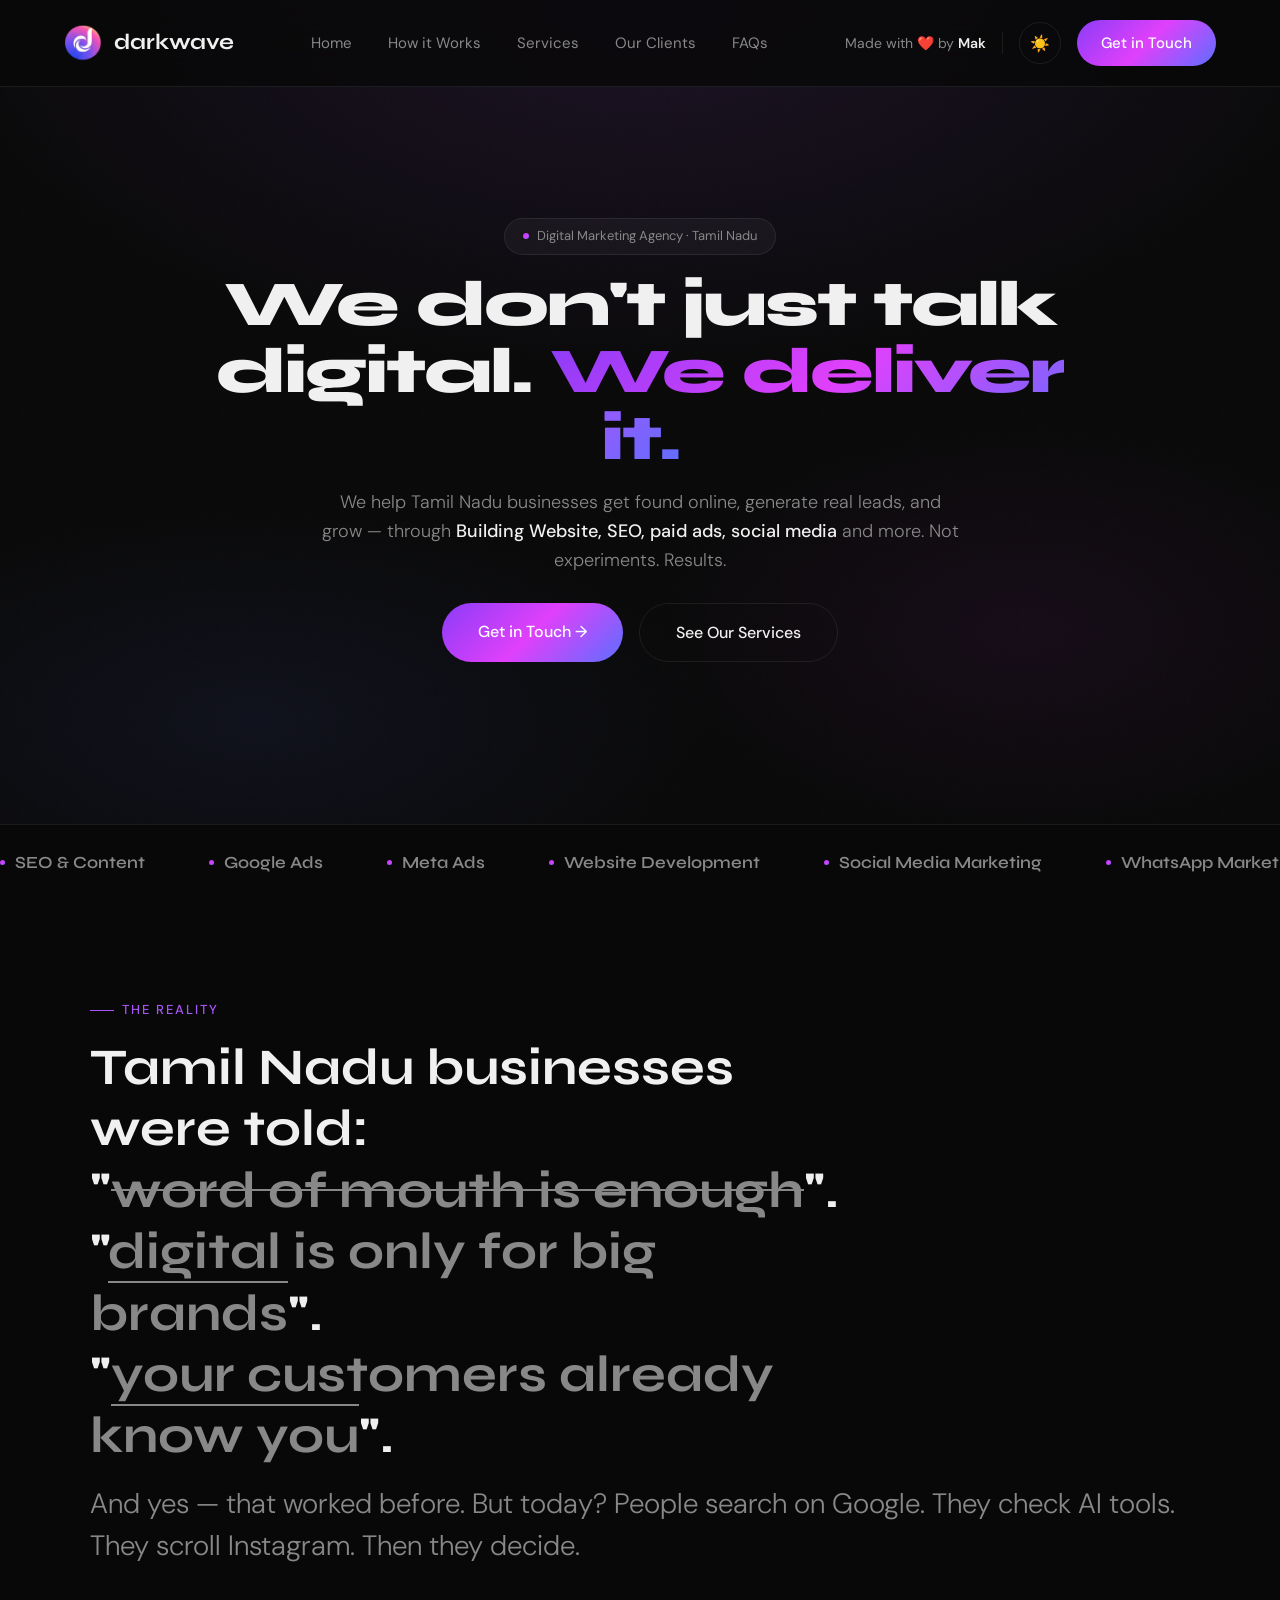
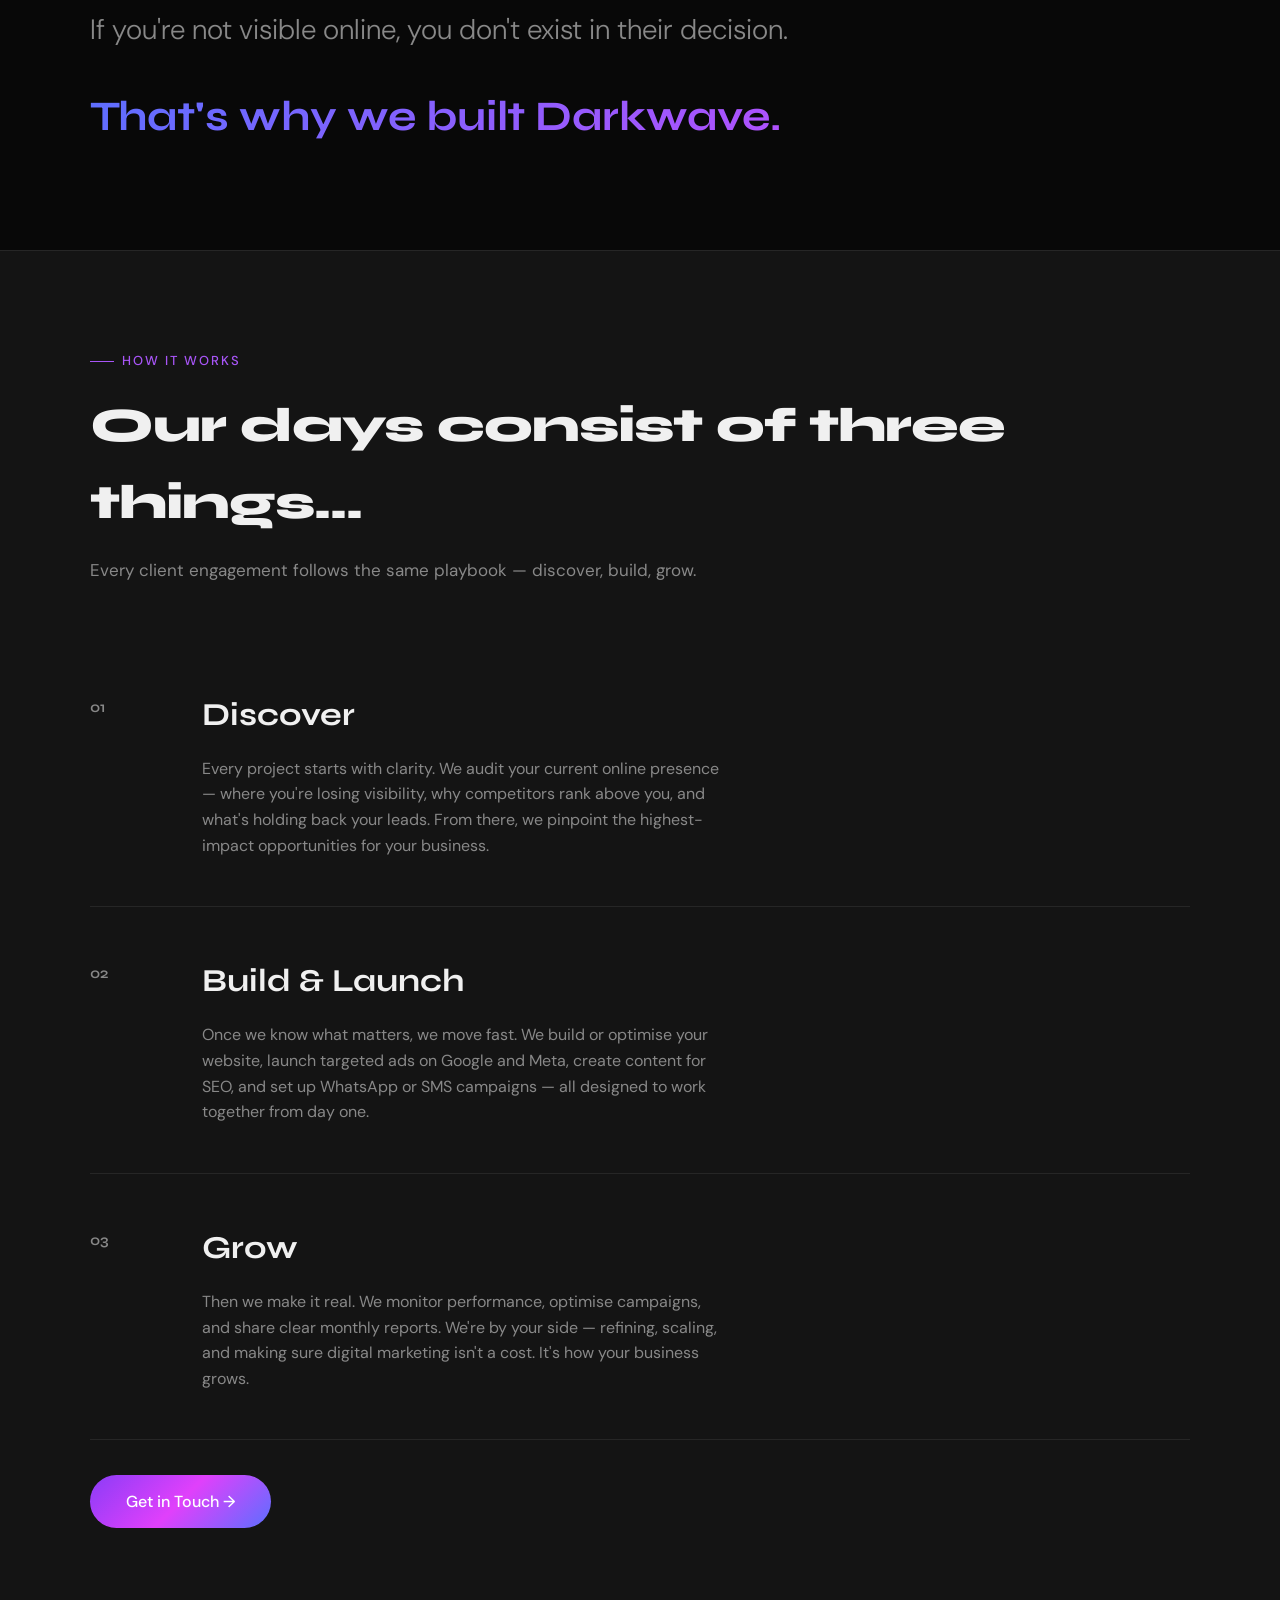
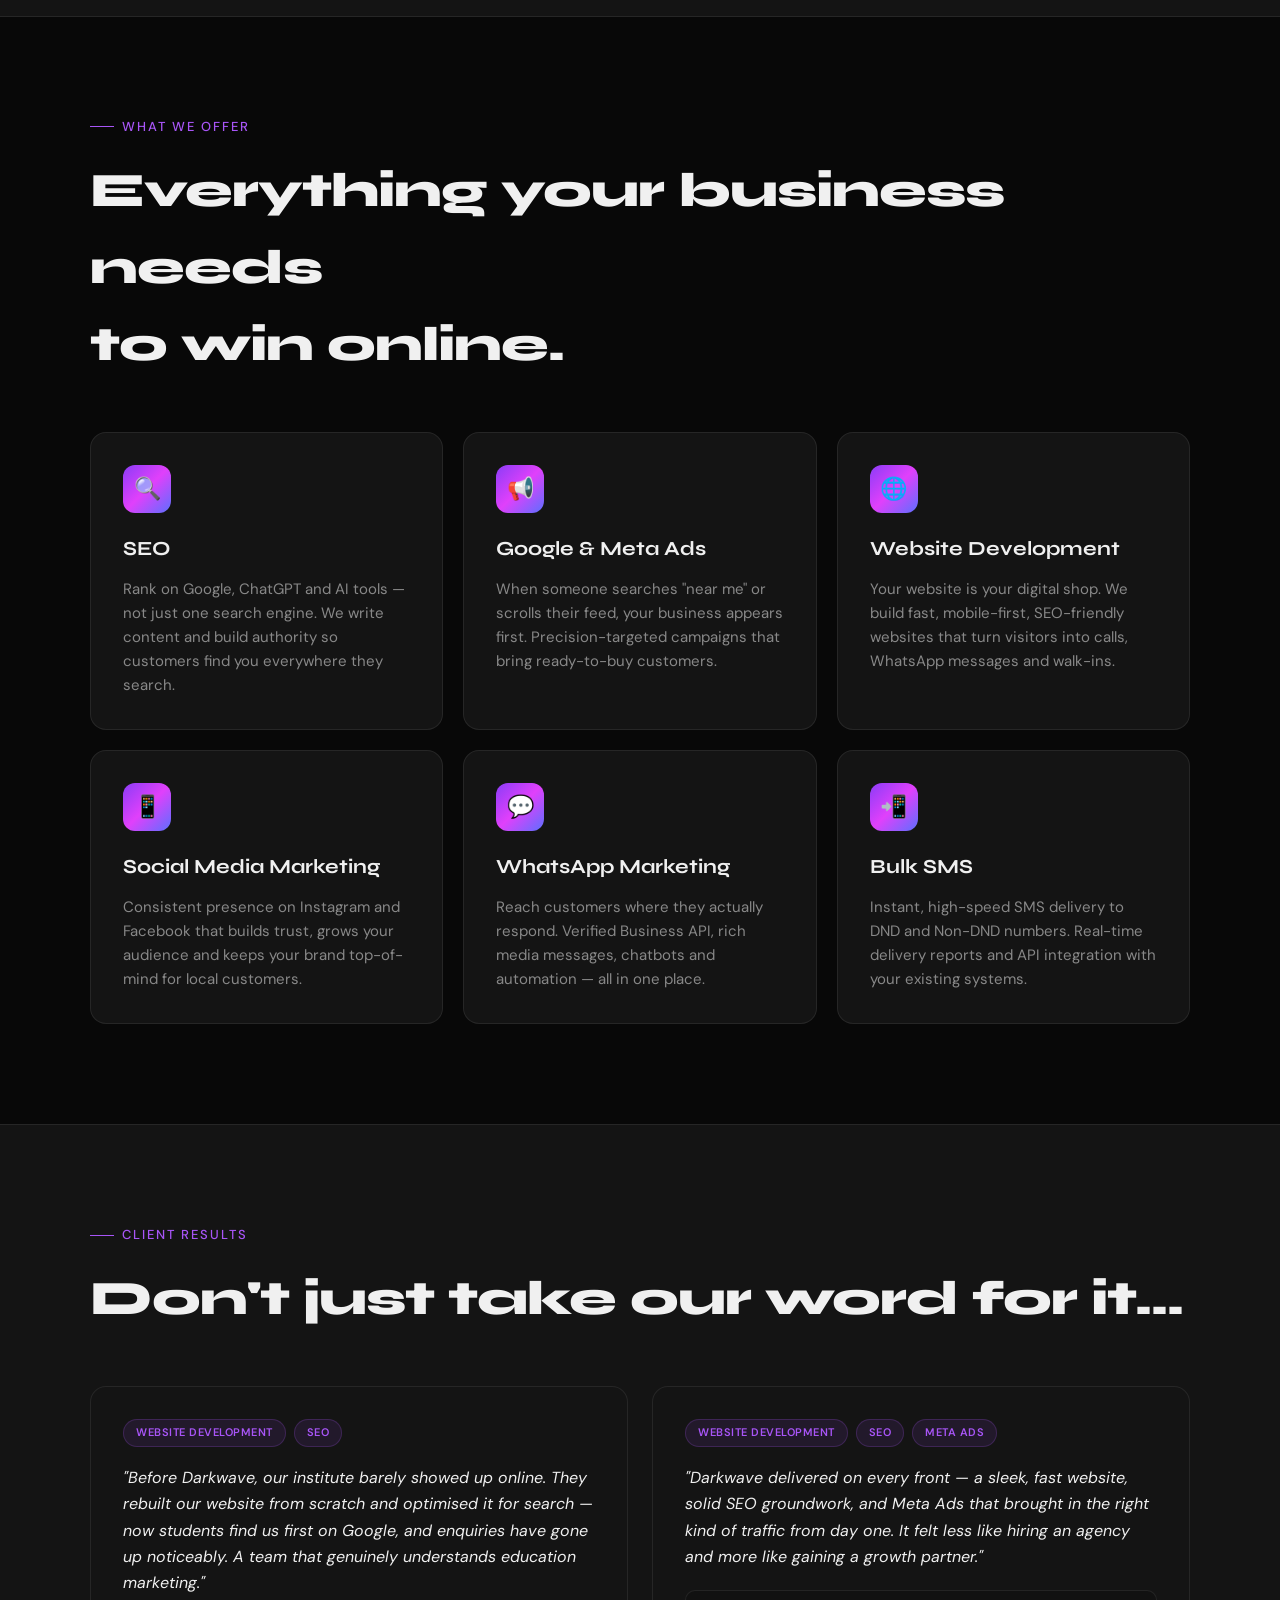
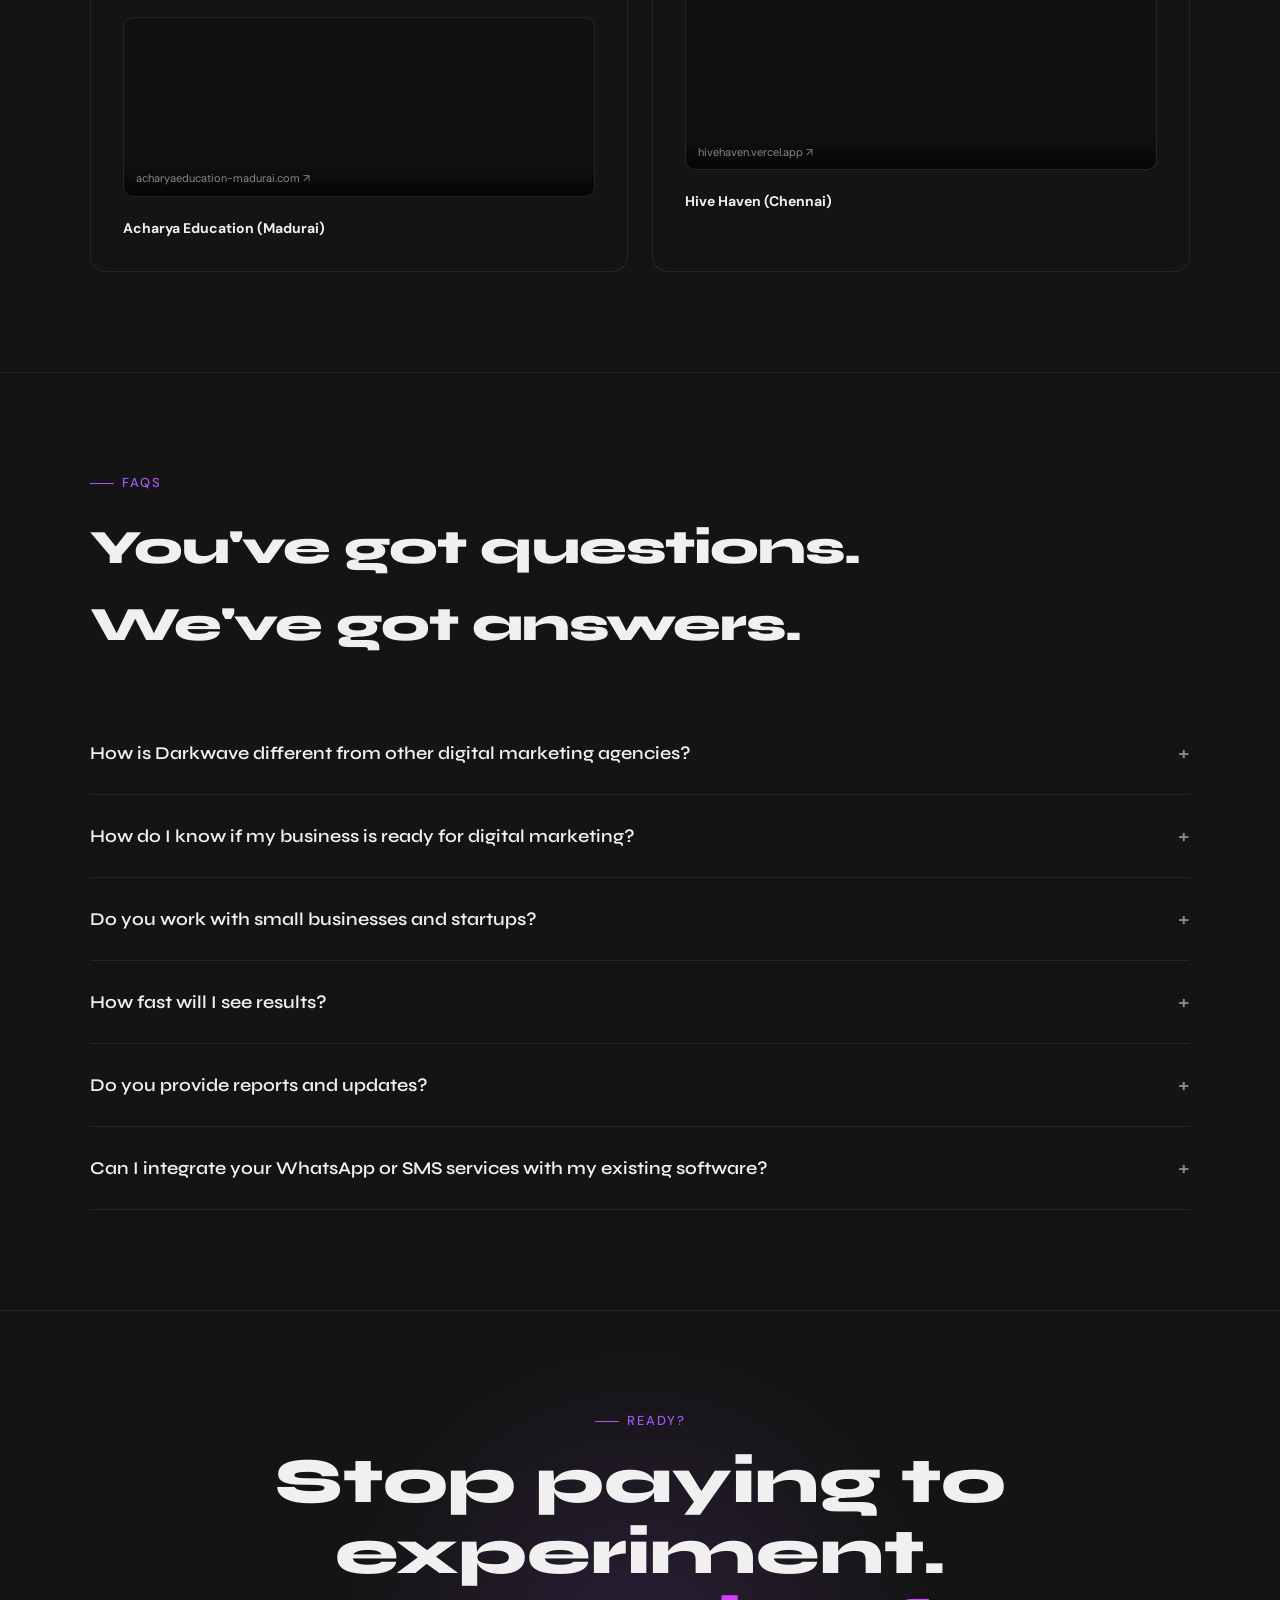
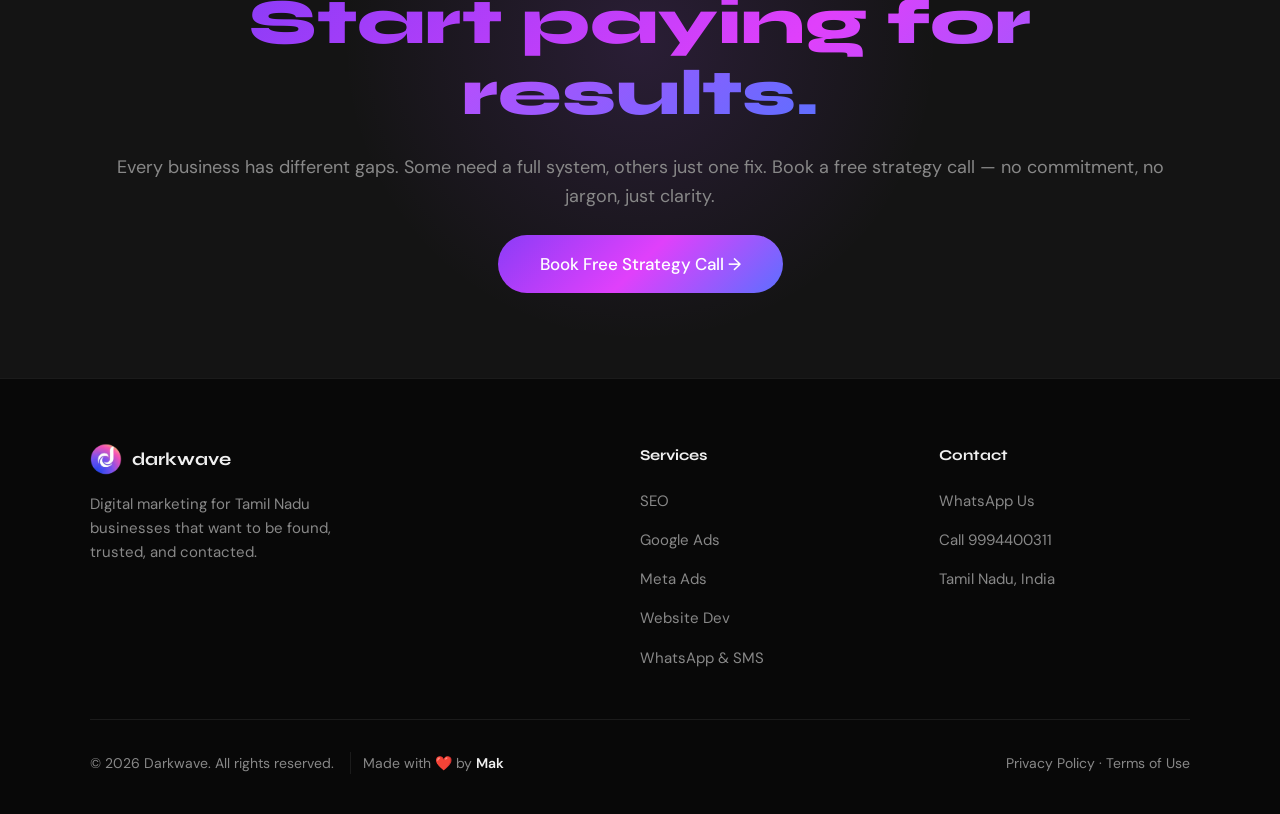
==== commit 86942c2e: "k" ====
--- a/darkwave/index.html
+++ b/darkwave/index.html
@@ -5,17 +5,20 @@
   <meta charset="UTF-8">
   <meta name="viewport" content="width=device-width, initial-scale=1.0">
   <title>Darkwave — Digital Marketing Agency in Tamil Nadu | SEO, Ads, Website Builder</title>
-  
+
   <!-- Primary SEO -->
-  <meta name="description" content="Darkwave is a digital marketing agency in Tamil Nadu offering SEO, Google Ads, Meta Ads, website development, WhatsApp marketing and bulk SMS. Get found on Google and grow your business.">
-  <meta name="keywords" content="digital marketing agency in Tamil Nadu, digital marketing agency in Ambur, website builder in Ambur, website development in Ambur, website design in Tamil Nadu, SEO agency in Tamil Nadu, SEO services in Ambur, Google Ads agency Tamil Nadu, Meta Ads agency Tamil Nadu, Facebook ads Tamil Nadu, Instagram ads Tamil Nadu, social media marketing Tamil Nadu, social media marketing Ambur, WhatsApp marketing Tamil Nadu, bulk SMS service Tamil Nadu, bulk SMS Ambur, local SEO Tamil Nadu, online marketing Tamil Nadu, digital marketing agency near me, best digital marketing agency Tamil Nadu, small business marketing Tamil Nadu, lead generation Tamil Nadu, website builder Tamil Nadu, affordable digital marketing Tamil Nadu, darkwave digital marketing">
+  <meta name="description"
+    content="Darkwave is a digital marketing agency in Tamil Nadu offering SEO, Google Ads, Meta Ads, website development, WhatsApp marketing and bulk SMS. Get found on Google and grow your business.">
+  <meta name="keywords"
+    content="digital marketing agency in Tamil Nadu, digital marketing agency in Ambur, website builder in Ambur, website development in Ambur, web dev in Ambur, website design in Tamil Nadu, SEO agency in Tamil Nadu, SEO services in Ambur, Google Ads agency Tamil Nadu, Meta Ads agency Tamil Nadu, Facebook ads Tamil Nadu, Instagram ads Tamil Nadu, social media marketing Tamil Nadu, social media marketing Ambur, WhatsApp marketing Tamil Nadu, bulk SMS service Tamil Nadu, bulk SMS Ambur, local SEO Tamil Nadu, online marketing Tamil Nadu, digital marketing agency near me, best digital marketing agency Tamil Nadu, small business marketing Tamil Nadu, lead generation Tamil Nadu, website builder Tamil Nadu, affordable digital marketing Tamil Nadu, darkwave digital marketing">
   <meta name="author" content="Darkwave Digital Marketing Agency">
   <meta name="robots" content="index, follow">
   <meta name="google-site-verification" content="0vPl4prALV3EoWXokK4dQndbFWfTnRrSfBRWHk9qsfg" />
-  
+
   <!-- Open Graph -->
   <meta property="og:title" content="Darkwave — Digital Marketing Agency in Tamil Nadu">
-  <meta property="og:description" content="Get found on Google, run ads that convert, and grow your business online. Tamil Nadu's results-driven digital marketing agency — SEO, Google Ads, Meta Ads, Website Development and more.">
+  <meta property="og:description"
+    content="Get found on Google, run ads that convert, and grow your business online. Tamil Nadu's results-driven digital marketing agency — SEO, Google Ads, Meta Ads, Website Development and more.">
   <meta property="og:image" content="https://darkwave-digital-marketing.vercel.app/logo-Photoroom.png">
   <meta property="og:url" content="https://darkwave-digital-marketing.vercel.app/">
   <meta property="og:type" content="website">
@@ -25,9 +28,10 @@
   <!-- Twitter Card -->
   <meta name="twitter:card" content="summary_large_image">
   <meta name="twitter:title" content="Darkwave — Digital Marketing Agency in Tamil Nadu">
-  <meta name="twitter:description" content="SEO, Google Ads, Meta Ads, Website Development and WhatsApp Marketing for Tamil Nadu businesses.">
+  <meta name="twitter:description"
+    content="SEO, Google Ads, Meta Ads, Website Development and WhatsApp Marketing for Tamil Nadu businesses.">
   <meta name="twitter:image" content="https://darkwave-digital-marketing.vercel.app/logo-Photoroom.png">
-  
+
   <!-- Schema Markup -->
   <script type="application/ld+json">
   {
@@ -109,11 +113,13 @@
       -webkit-tap-highlight-color: transparent;
     }
 
-    button:focus:not(:focus-visible), a:focus:not(:focus-visible) {
+    button:focus:not(:focus-visible),
+    a:focus:not(:focus-visible) {
       outline: none;
     }
 
-    button, a {
+    button,
+    a {
       -webkit-touch-callout: none;
       user-select: none;
     }
@@ -405,7 +411,7 @@
       align-items: center;
       justify-content: center;
       text-align: center;
-      padding: 100px 5% 30px;
+      padding: 100px 5% 120px;
       position: relative;
       overflow: hidden;
     }
@@ -530,9 +536,14 @@
 
     /* ── MARQUEE ── */
     .marquee-section {
-      padding: 48px 0;
+      position: absolute;
+      bottom: 0;
+      left: 0;
+      width: 100%;
+      padding: 24px 0;
       border-top: 1px solid var(--border);
-      border-bottom: 1px solid var(--border);
+      background: var(--bg);
+      z-index: 10;
       overflow: hidden;
     }
 
@@ -548,7 +559,7 @@
       align-items: center;
       gap: 10px;
       font-family: var(--font-head);
-      font-size: 20px;
+      font-size: 17px;
       font-weight: 600;
       color: var(--muted);
       white-space: nowrap;
@@ -1128,7 +1139,9 @@
     }
 
     @media (max-width: 768px) {
-      .nav-links, .nav-made-by {
+
+      .nav-links,
+      .nav-made-by {
         display: none;
       }
 
@@ -1157,7 +1170,7 @@
 
       .hero {
         min-height: 80vh;
-        padding: 120px 5% 60px;
+        padding: 120px 5% 120px;
       }
 
       .site-preview iframe {
@@ -1167,15 +1180,50 @@
       .modal {
         padding: 24px 20px;
       }
-      .modal h2 { font-size: 22px; margin-bottom: 4px; }
-      .modal p { font-size: 14px; margin-bottom: 16px; }
-      .modal-logo { margin-bottom: 16px; }
-      .form-group { margin-bottom: 12px; }
-      .form-group label { font-size: 12px; margin-bottom: 4px; }
-      .form-group select, .form-group input { padding: 10px 14px; font-size: 14px; }
-      .modal-submit { margin-top: 16px; padding: 12px; font-size: 15px; }
-      .services-checkboxes label { font-size: 13px; gap: 8px; }
-      .services-checkboxes { gap: 8px; }
+
+      .modal h2 {
+        font-size: 22px;
+        margin-bottom: 4px;
+      }
+
+      .modal p {
+        font-size: 14px;
+        margin-bottom: 16px;
+      }
+
+      .modal-logo {
+        margin-bottom: 16px;
+      }
+
+      .form-group {
+        margin-bottom: 12px;
+      }
+
+      .form-group label {
+        font-size: 12px;
+        margin-bottom: 4px;
+      }
+
+      .form-group select,
+      .form-group input {
+        padding: 10px 14px;
+        font-size: 14px;
+      }
+
+      .modal-submit {
+        margin-top: 16px;
+        padding: 12px;
+        font-size: 15px;
+      }
+
+      .services-checkboxes label {
+        font-size: 13px;
+        gap: 8px;
+      }
+
+      .services-checkboxes {
+        gap: 8px;
+      }
 
       section {
         padding: 60px 5%;
@@ -1230,11 +1278,11 @@
       <li><a href="#faq">FAQs</a></li>
     </ul>
     <div style="display:flex; align-items:center; gap:16px;">
-      <span class="nav-made-by" style="font-size:14px; color:var(--muted); border-right:1px solid var(--border); padding-right:16px;">Made
+      <span class="nav-made-by"
+        style="font-size:14px; color:var(--muted); border-right:1px solid var(--border); padding-right:16px;">Made
         with ❤️ by <a href="https://akshaykumar-mu.vercel.app/#about" target="_blank" rel="noopener"
           style="color:var(--text); text-decoration:none; font-weight:600; transition:color .2s;"
-          onmouseover="this.style.color='var(--accent-pink)'"
-          onmouseout="this.style.color='var(--text)'">Mak</a></span>
+          onmouseover="this.style.color='var(--accent-pink)'" onmouseout="this.style.color='var(--text)'">Mak</a></span>
       <button id="theme-toggle" class="btn-theme" aria-label="Toggle theme">✨</button>
       <a href="#" class="nav-cta" onclick="openModal()">Get in Touch</a>
     </div>
@@ -1307,36 +1355,38 @@
     <div class="hero-content">
       <div class="hero-badge"><span></span> Digital Marketing Agency · Tamil Nadu</div>
       <h1>We don't just talk<br>digital. <span class="grad">We deliver it.</span></h1>
-      <p class="hero-sub">We help Tamil Nadu businesses get found online, generate real leads, and grow — through <strong style="color: var(--text); font-weight: 500;">Building Website, SEO, paid ads, social media</strong> and more. Not experiments. Results.</p>
+      <p class="hero-sub">We help Tamil Nadu businesses get found online, generate real leads, and grow — through
+        <strong style="color: var(--text); font-weight: 500;">Building Website, SEO, paid ads, social media</strong> and
+        more. Not experiments. Results.</p>
       <div class="hero-actions">
         <a href="#" class="btn-primary" onclick="openModal()">Get in Touch →</a>
         <a href="#what-we-offer" class="btn-ghost">See Our Services</a>
       </div>
     </div>
+
+    <!-- MARQUEE IN HERO -->
+    <div class="marquee-section">
+      <div class="marquee-track">
+        <div class="marquee-item"><span class="marquee-dot"></span> SEO & Content</div>
+        <div class="marquee-item"><span class="marquee-dot"></span> Google Ads</div>
+        <div class="marquee-item"><span class="marquee-dot"></span> Meta Ads</div>
+        <div class="marquee-item"><span class="marquee-dot"></span> Website Development</div>
+        <div class="marquee-item"><span class="marquee-dot"></span> Social Media Marketing</div>
+        <div class="marquee-item"><span class="marquee-dot"></span> WhatsApp Marketing</div>
+        <div class="marquee-item"><span class="marquee-dot"></span> Bulk SMS</div>
+        <div class="marquee-item"><span class="marquee-dot"></span> Brand Strategy</div>
+        <!-- duplicate -->
+        <div class="marquee-item"><span class="marquee-dot"></span> SEO & Content</div>
+        <div class="marquee-item"><span class="marquee-dot"></span> Google Ads</div>
+        <div class="marquee-item"><span class="marquee-dot"></span> Meta Ads</div>
+        <div class="marquee-item"><span class="marquee-dot"></span> Website Development</div>
+        <div class="marquee-item"><span class="marquee-dot"></span> Social Media Marketing</div>
+        <div class="marquee-item"><span class="marquee-dot"></span> WhatsApp Marketing</div>
+        <div class="marquee-item"><span class="marquee-dot"></span> Bulk SMS</div>
+        <div class="marquee-item"><span class="marquee-dot"></span> Brand Strategy</div>
+      </div>
+    </div>
   </section>
-
-  <!-- MARQUEE -->
-  <div class="marquee-section">
-    <div class="marquee-track">
-      <div class="marquee-item"><span class="marquee-dot"></span> SEO & Content</div>
-      <div class="marquee-item"><span class="marquee-dot"></span> Google Ads</div>
-      <div class="marquee-item"><span class="marquee-dot"></span> Meta Ads</div>
-      <div class="marquee-item"><span class="marquee-dot"></span> Website Development</div>
-      <div class="marquee-item"><span class="marquee-dot"></span> Social Media Marketing</div>
-      <div class="marquee-item"><span class="marquee-dot"></span> WhatsApp Marketing</div>
-      <div class="marquee-item"><span class="marquee-dot"></span> Bulk SMS</div>
-      <div class="marquee-item"><span class="marquee-dot"></span> Brand Strategy</div>
-      <!-- duplicate -->
-      <div class="marquee-item"><span class="marquee-dot"></span> SEO & Content</div>
-      <div class="marquee-item"><span class="marquee-dot"></span> Google Ads</div>
-      <div class="marquee-item"><span class="marquee-dot"></span> Meta Ads</div>
-      <div class="marquee-item"><span class="marquee-dot"></span> Website Development</div>
-      <div class="marquee-item"><span class="marquee-dot"></span> Social Media Marketing</div>
-      <div class="marquee-item"><span class="marquee-dot"></span> WhatsApp Marketing</div>
-      <div class="marquee-item"><span class="marquee-dot"></span> Bulk SMS</div>
-      <div class="marquee-item"><span class="marquee-dot"></span> Brand Strategy</div>
-    </div>
-  </div>
 
   <!-- PROBLEM -->
   <section class="problem">
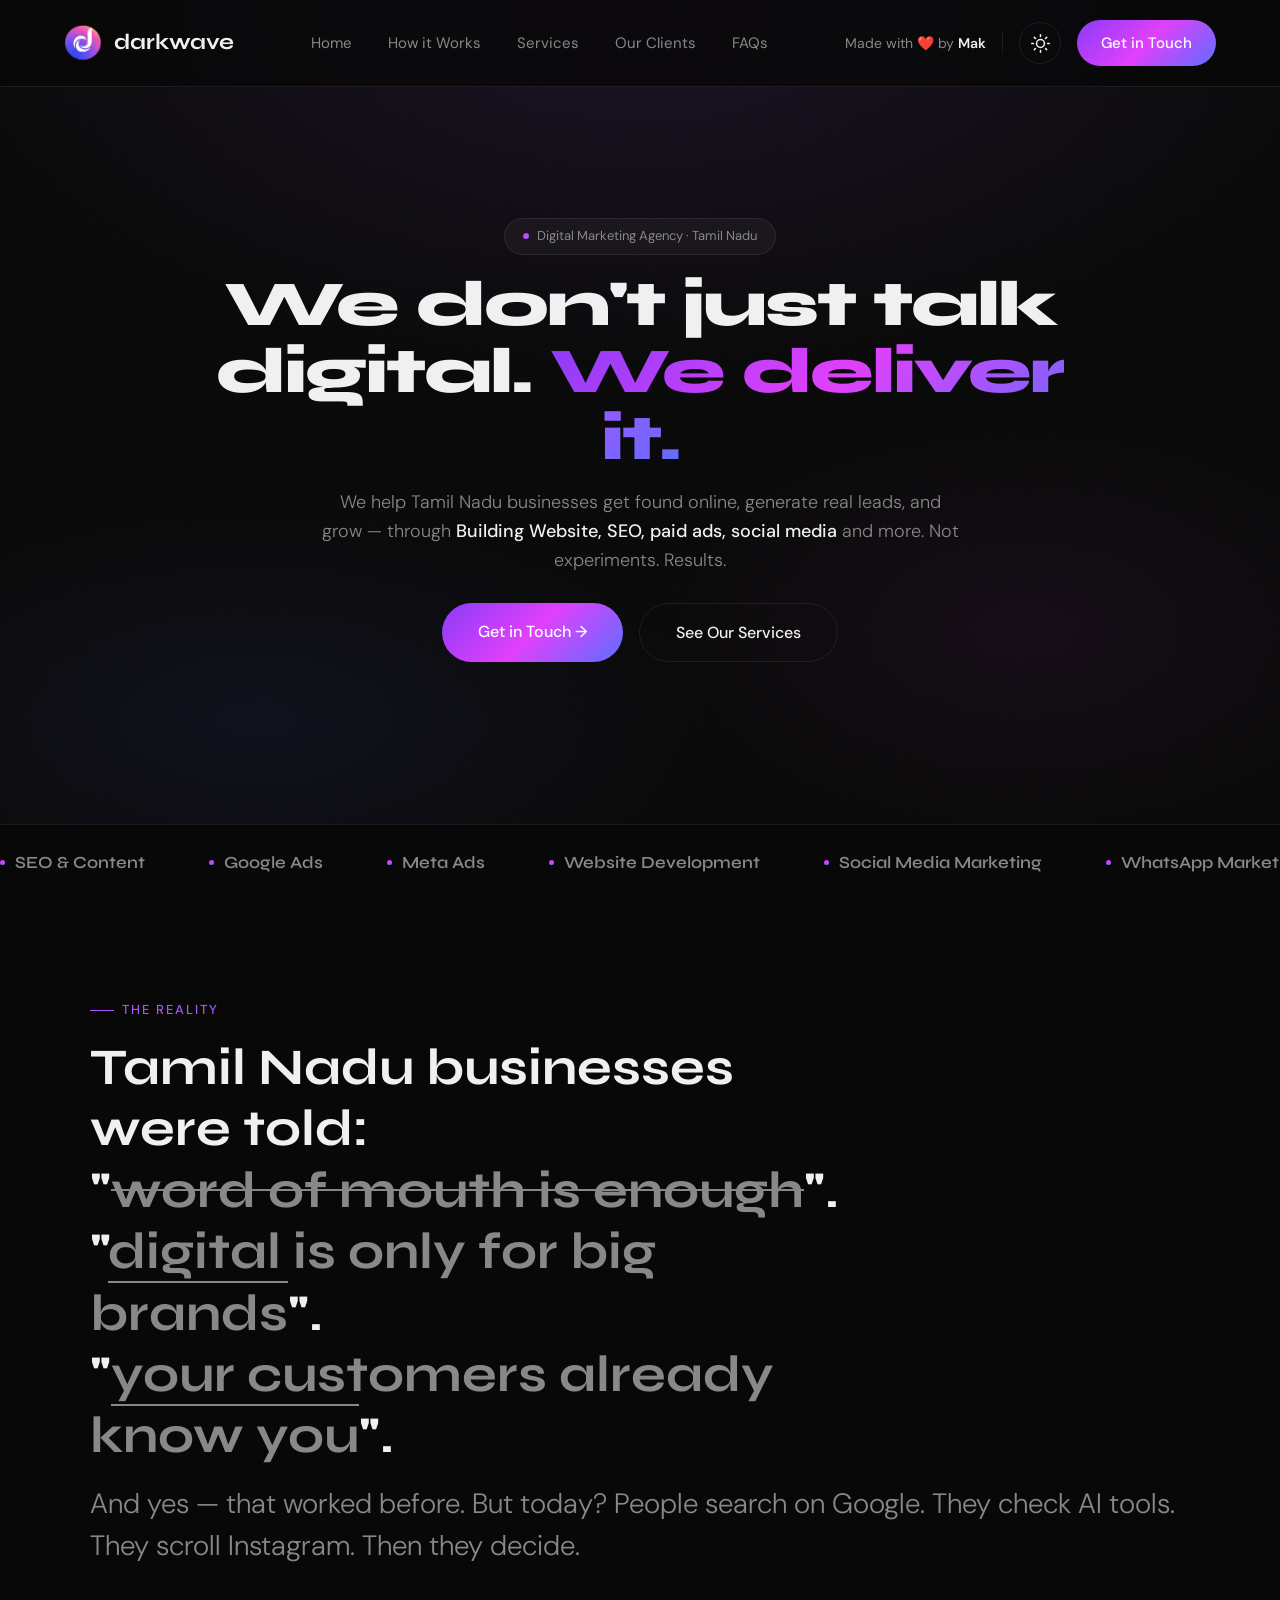
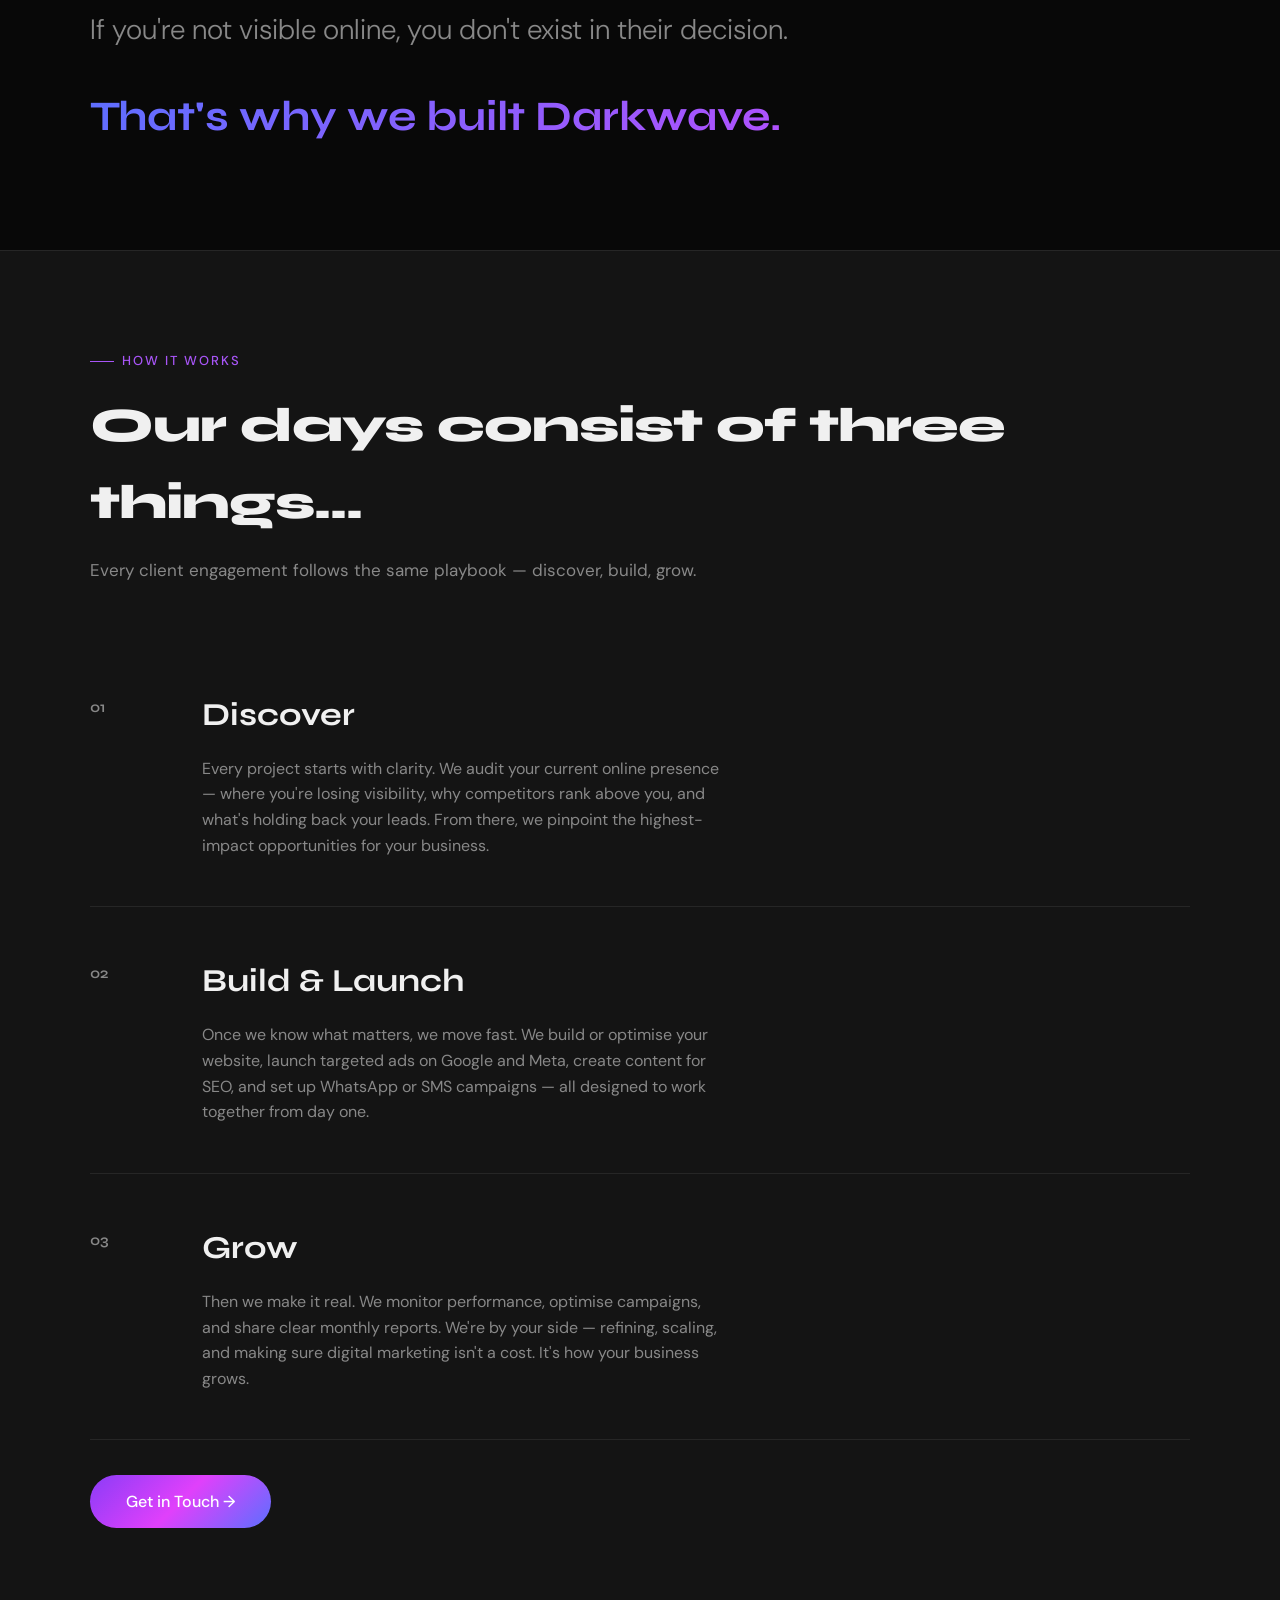
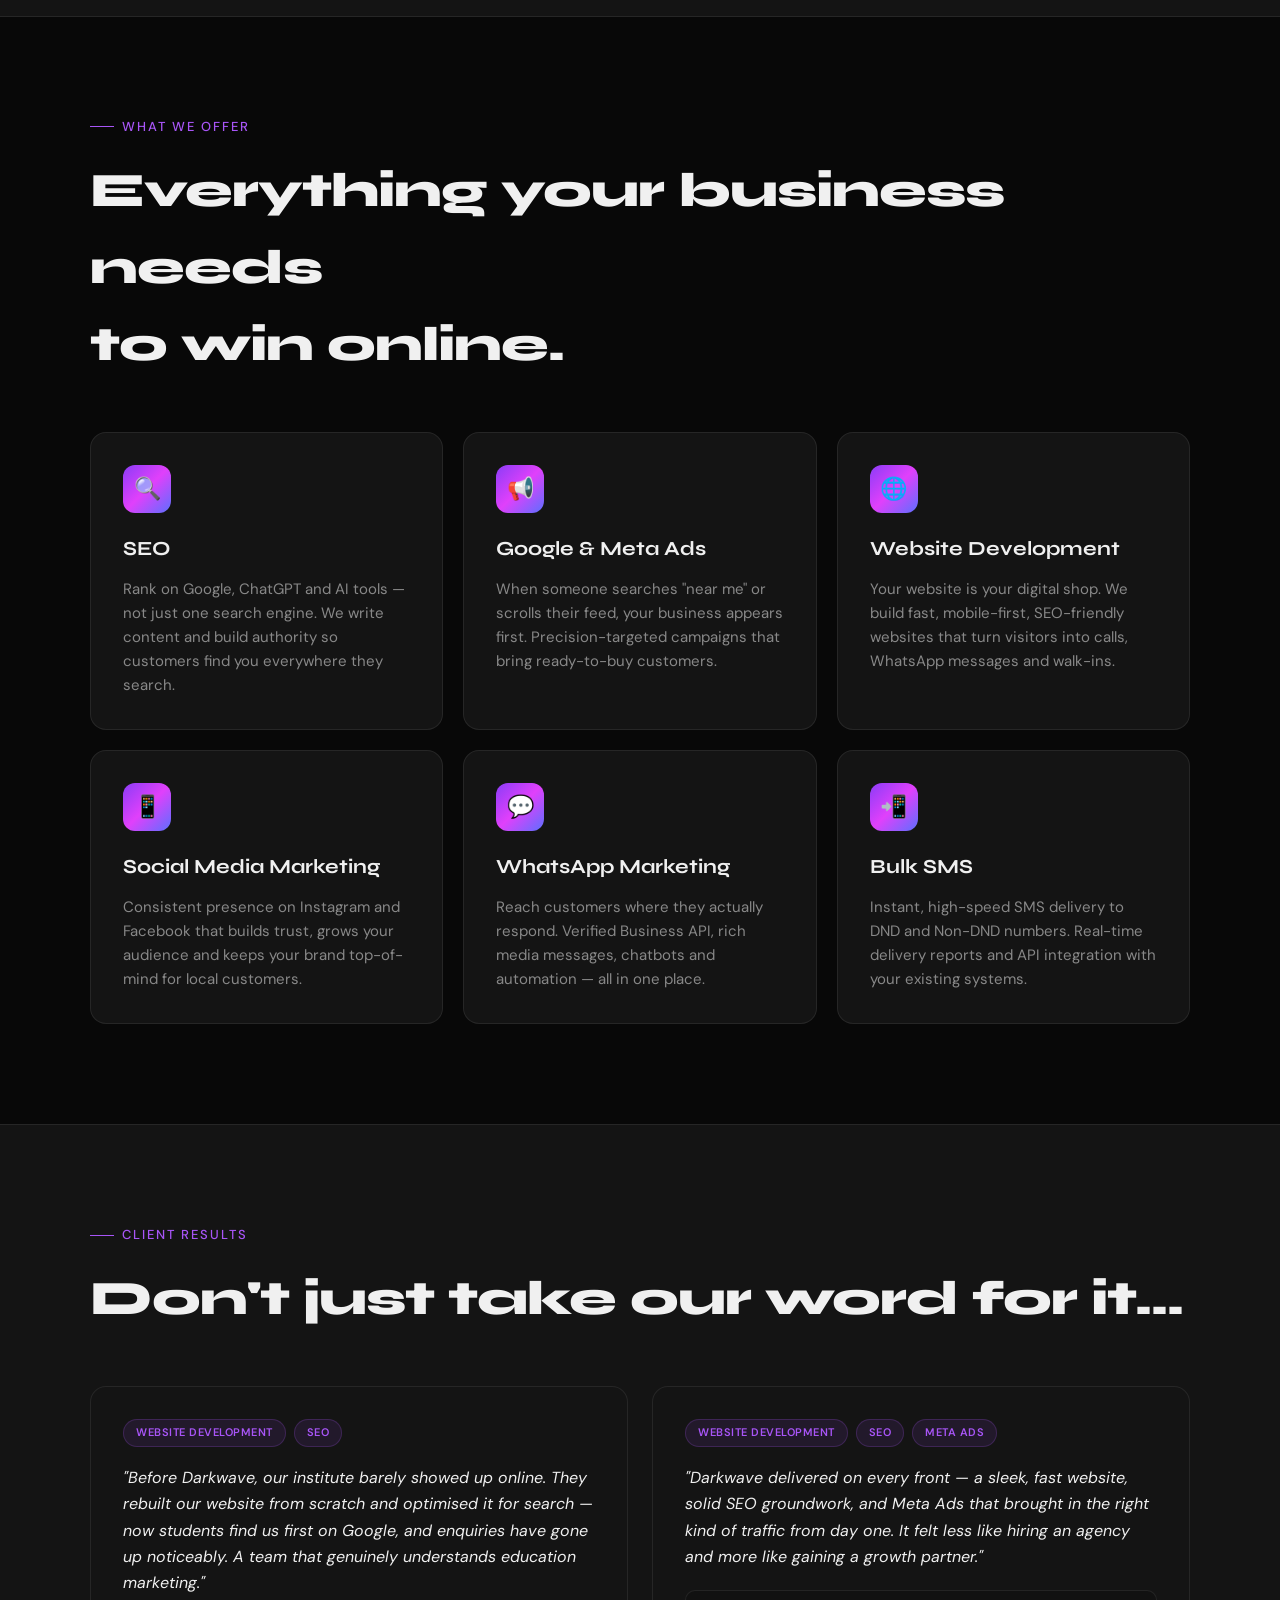
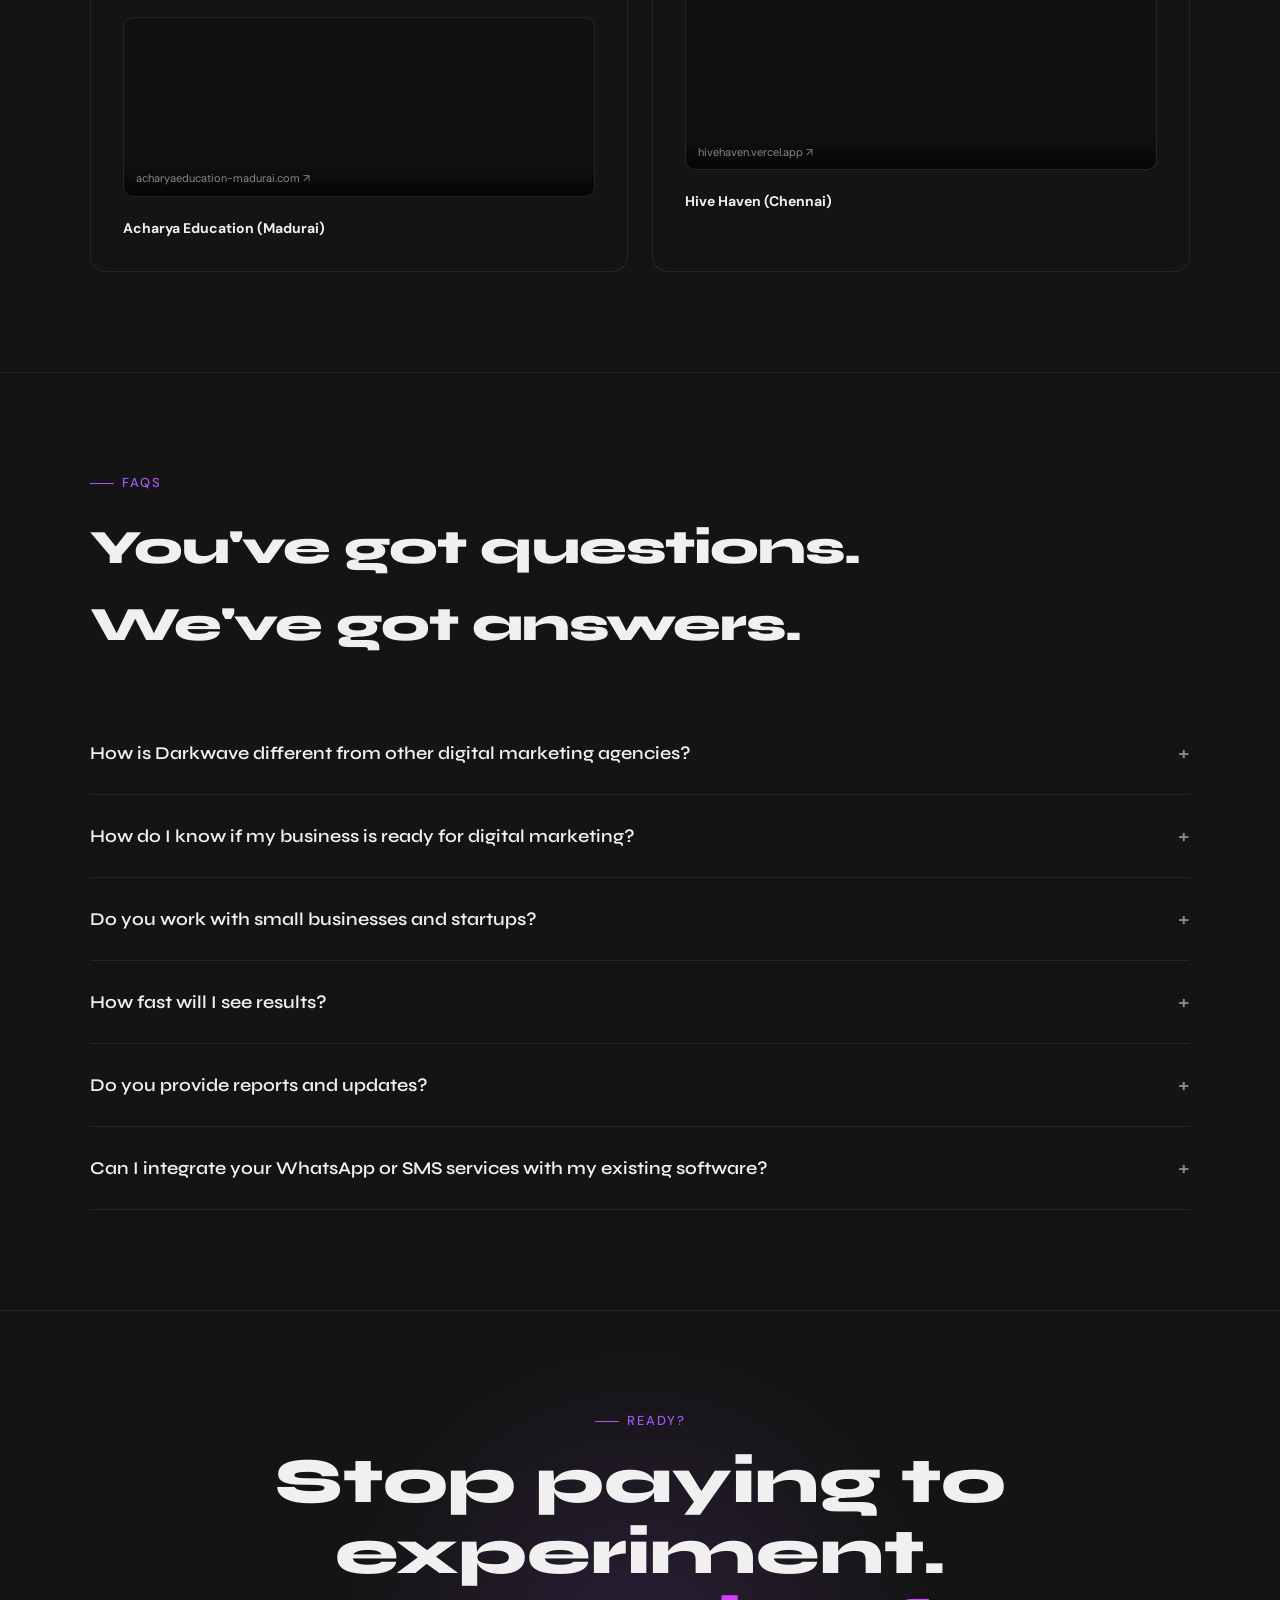
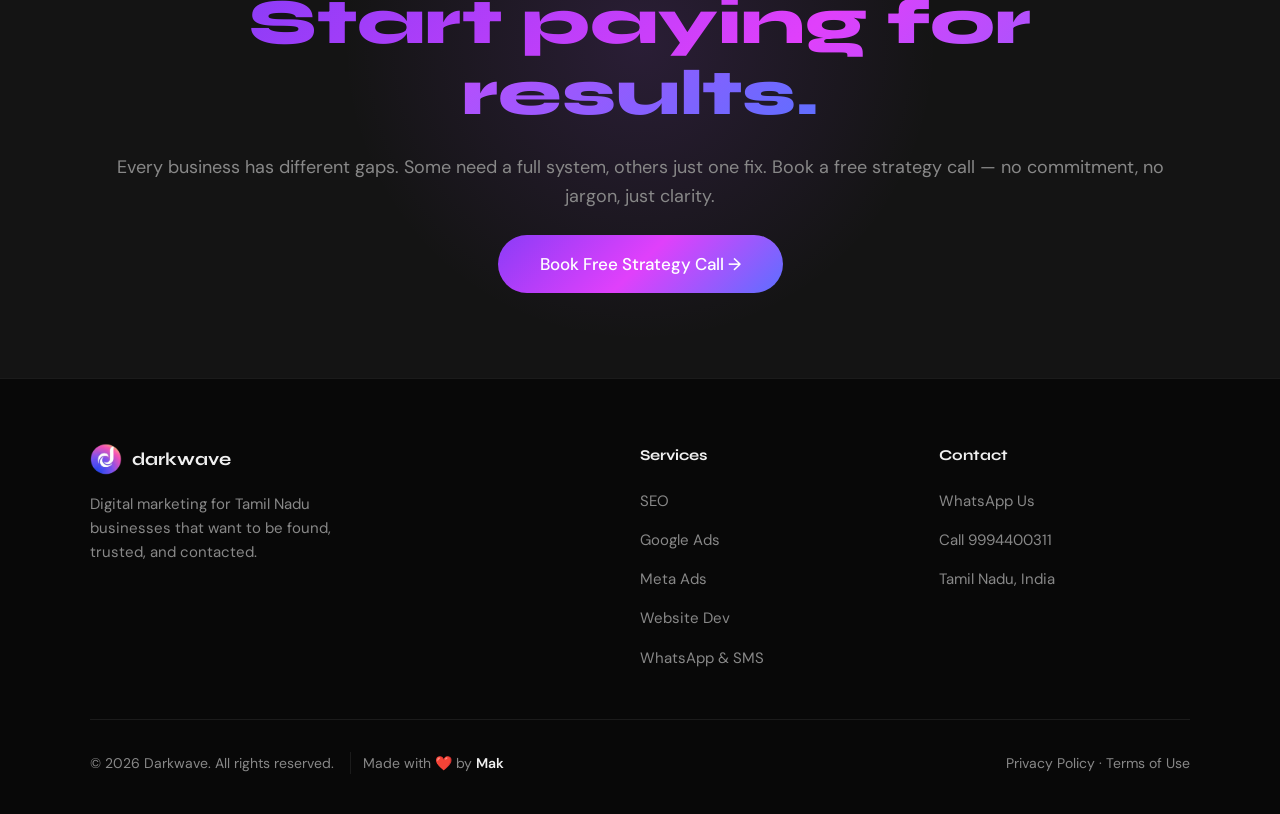
==== commit 561397d3: "h" ====
--- a/darkwave/index.html
+++ b/darkwave/index.html
@@ -1143,6 +1143,16 @@
       .nav-links,
       .nav-made-by {
         display: none;
+      }
+
+      .btn-theme {
+        width: 32px;
+        height: 32px;
+      }
+
+      .btn-theme svg {
+        width: 14px;
+        height: 14px;
       }
 
       .testimonials-grid {
@@ -1691,7 +1701,9 @@
 
     function updateThemeButton() {
       const isLight = document.documentElement.getAttribute('data-theme') === 'light';
-      toggleBtn.textContent = isLight ? '🌙' : '☀️';
+      toggleBtn.innerHTML = isLight 
+        ? '<svg xmlns="http://www.w3.org/2000/svg" width="18" height="18" viewBox="0 0 24 24" fill="none" stroke="currentColor" stroke-width="2" stroke-linecap="round" stroke-linejoin="round"><path d="M21 12.79A9 9 0 1 1 11.21 3 7 7 0 0 0 21 12.79z"></path></svg>'
+        : '<svg xmlns="http://www.w3.org/2000/svg" width="19" height="19" viewBox="0 0 24 24" fill="none" stroke="currentColor" stroke-width="2" stroke-linecap="round" stroke-linejoin="round"><circle cx="12" cy="12" r="5"></circle><line x1="12" y1="1" x2="12" y2="3"></line><line x1="12" y1="21" x2="12" y2="23"></line><line x1="4.22" y1="4.22" x2="5.64" y2="5.64"></line><line x1="18.36" y1="18.36" x2="19.78" y2="19.78"></line><line x1="1" y1="12" x2="3" y2="12"></line><line x1="21" y1="12" x2="23" y2="12"></line><line x1="4.22" y1="19.78" x2="5.64" y2="18.36"></line><line x1="18.36" y1="5.64" x2="19.78" y2="4.22"></line></svg>';
     }
     updateThemeButton(); // Init icon
 
@@ -1704,11 +1716,32 @@
     });
 
     // Modal
-    function openModal() { document.getElementById('modal').classList.add('open'); }
+    window.addEventListener('hashchange', () => {
+      if (location.hash === '#contact') {
+        document.getElementById('modal').classList.add('open');
+      } else {
+        document.getElementById('modal').classList.remove('open');
+        document.getElementById('modal-form-view').style.display = '';
+        document.getElementById('modal-success-view').style.display = 'none';
+      }
+    });
+
+    if (location.hash === '#contact') {
+      document.getElementById('modal').classList.add('open');
+    }
+
+    function openModal() { 
+      setTimeout(() => { location.hash = 'contact'; }, 10); 
+    }
+    
     function closeModal() {
-      document.getElementById('modal').classList.remove('open');
-      document.getElementById('modal-form-view').style.display = '';
-      document.getElementById('modal-success-view').style.display = 'none';
+      if (location.hash === '#contact') {
+        history.back();
+      } else {
+        document.getElementById('modal').classList.remove('open');
+        document.getElementById('modal-form-view').style.display = '';
+        document.getElementById('modal-success-view').style.display = 'none';
+      }
     }
     function closeModalOutside(e) { if (e.target === document.getElementById('modal')) closeModal(); }
     function submitForm() {
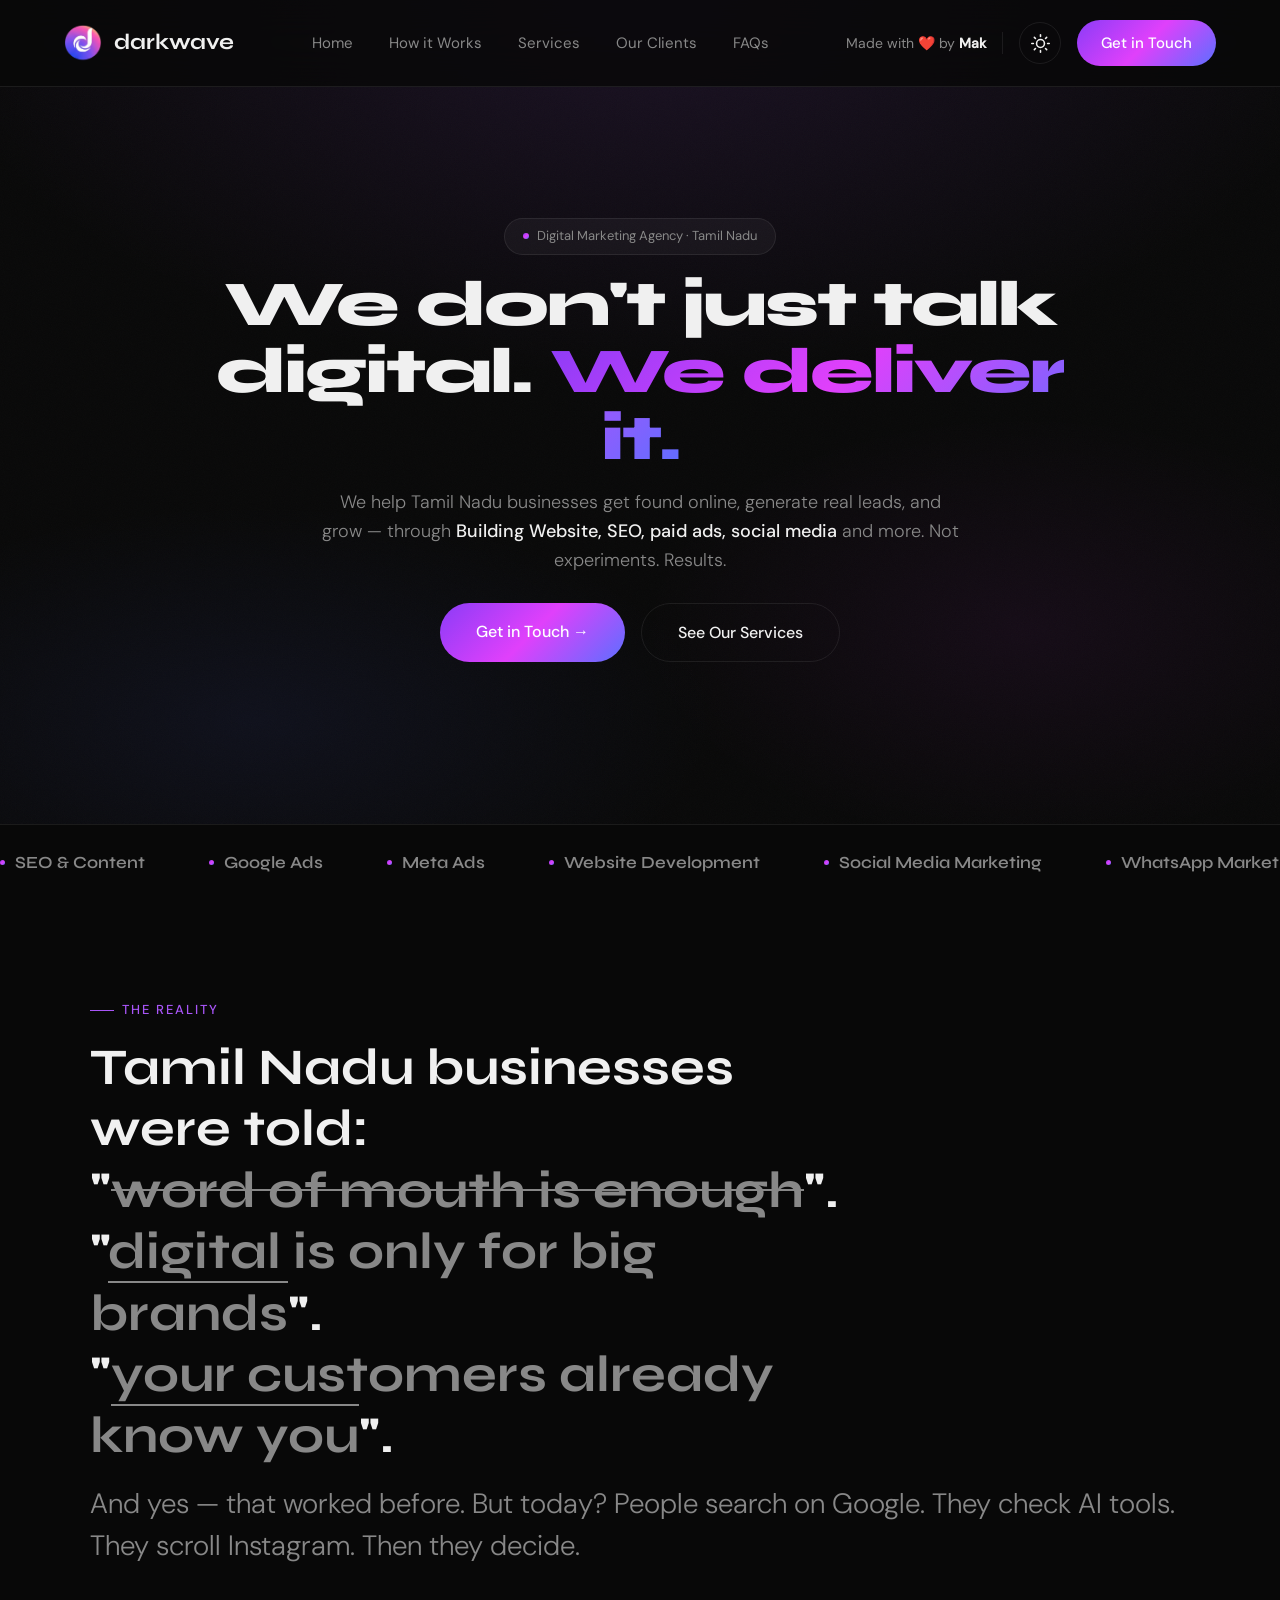
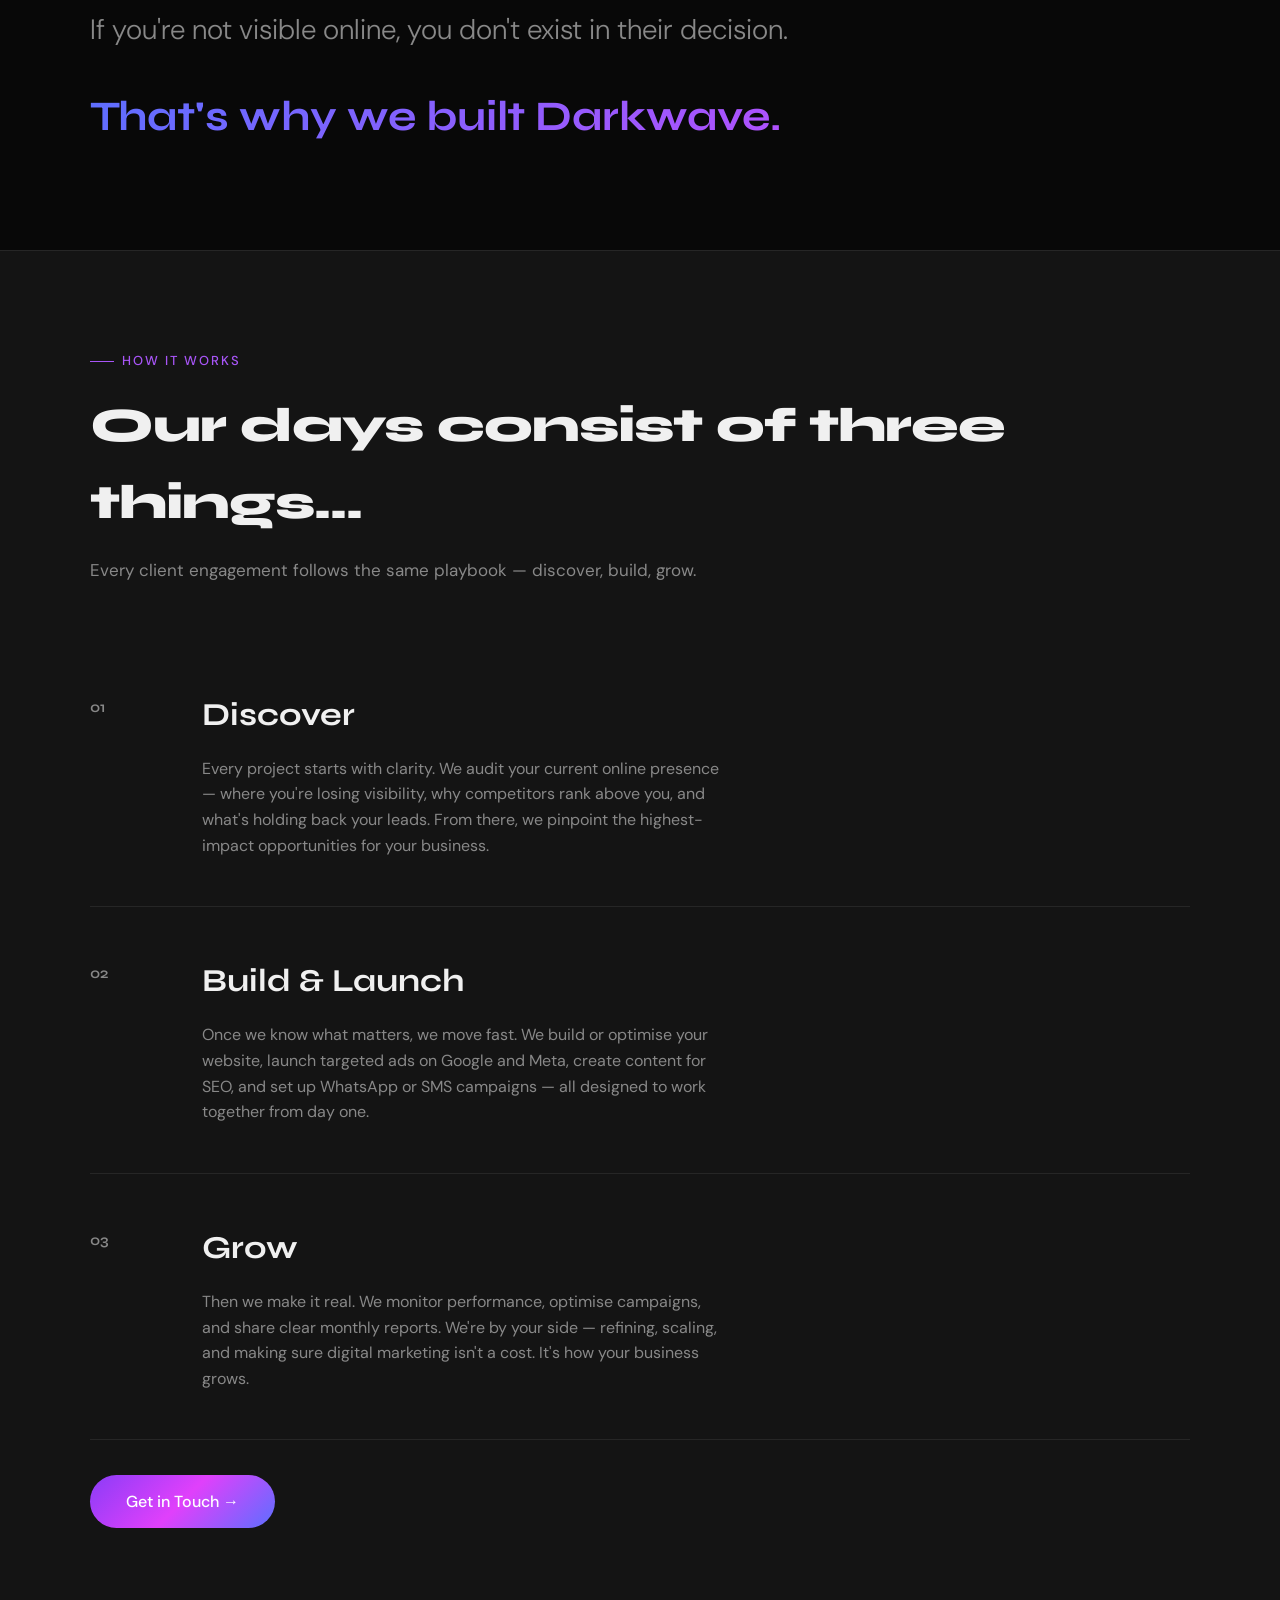
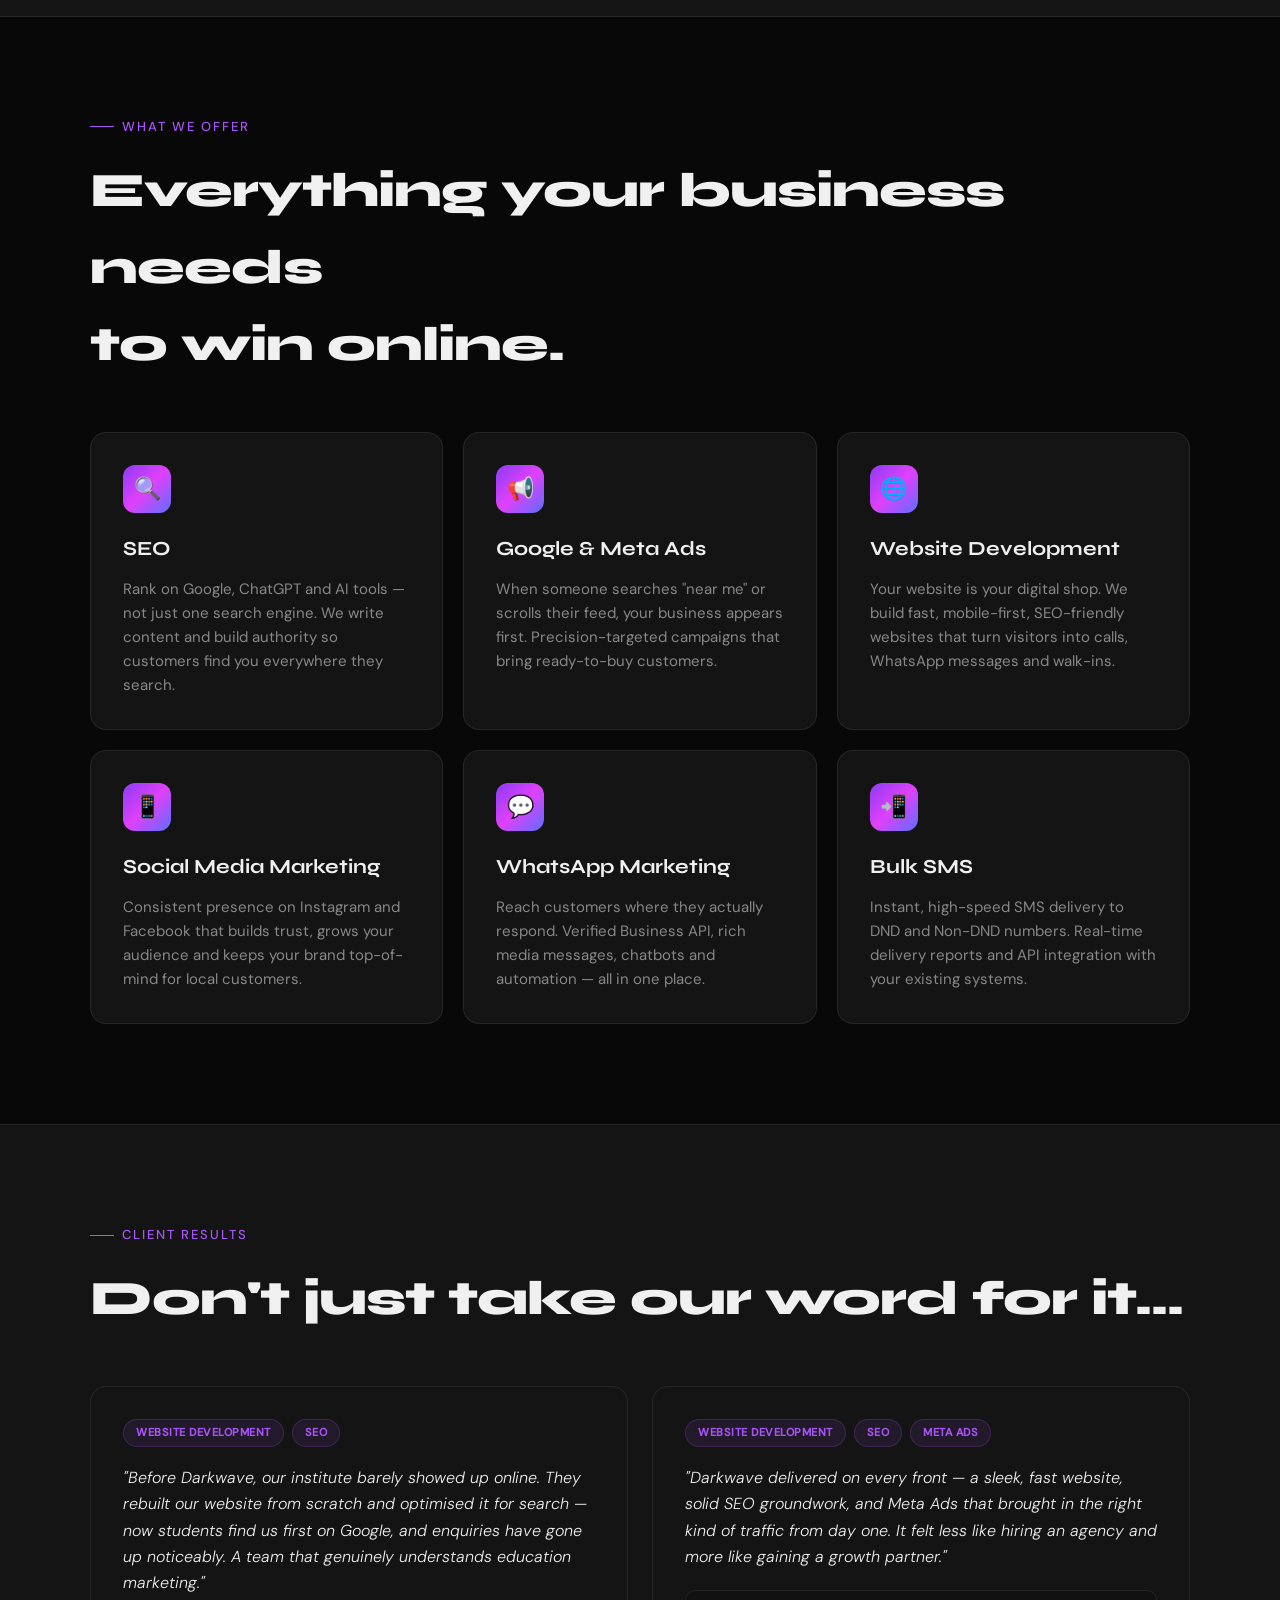
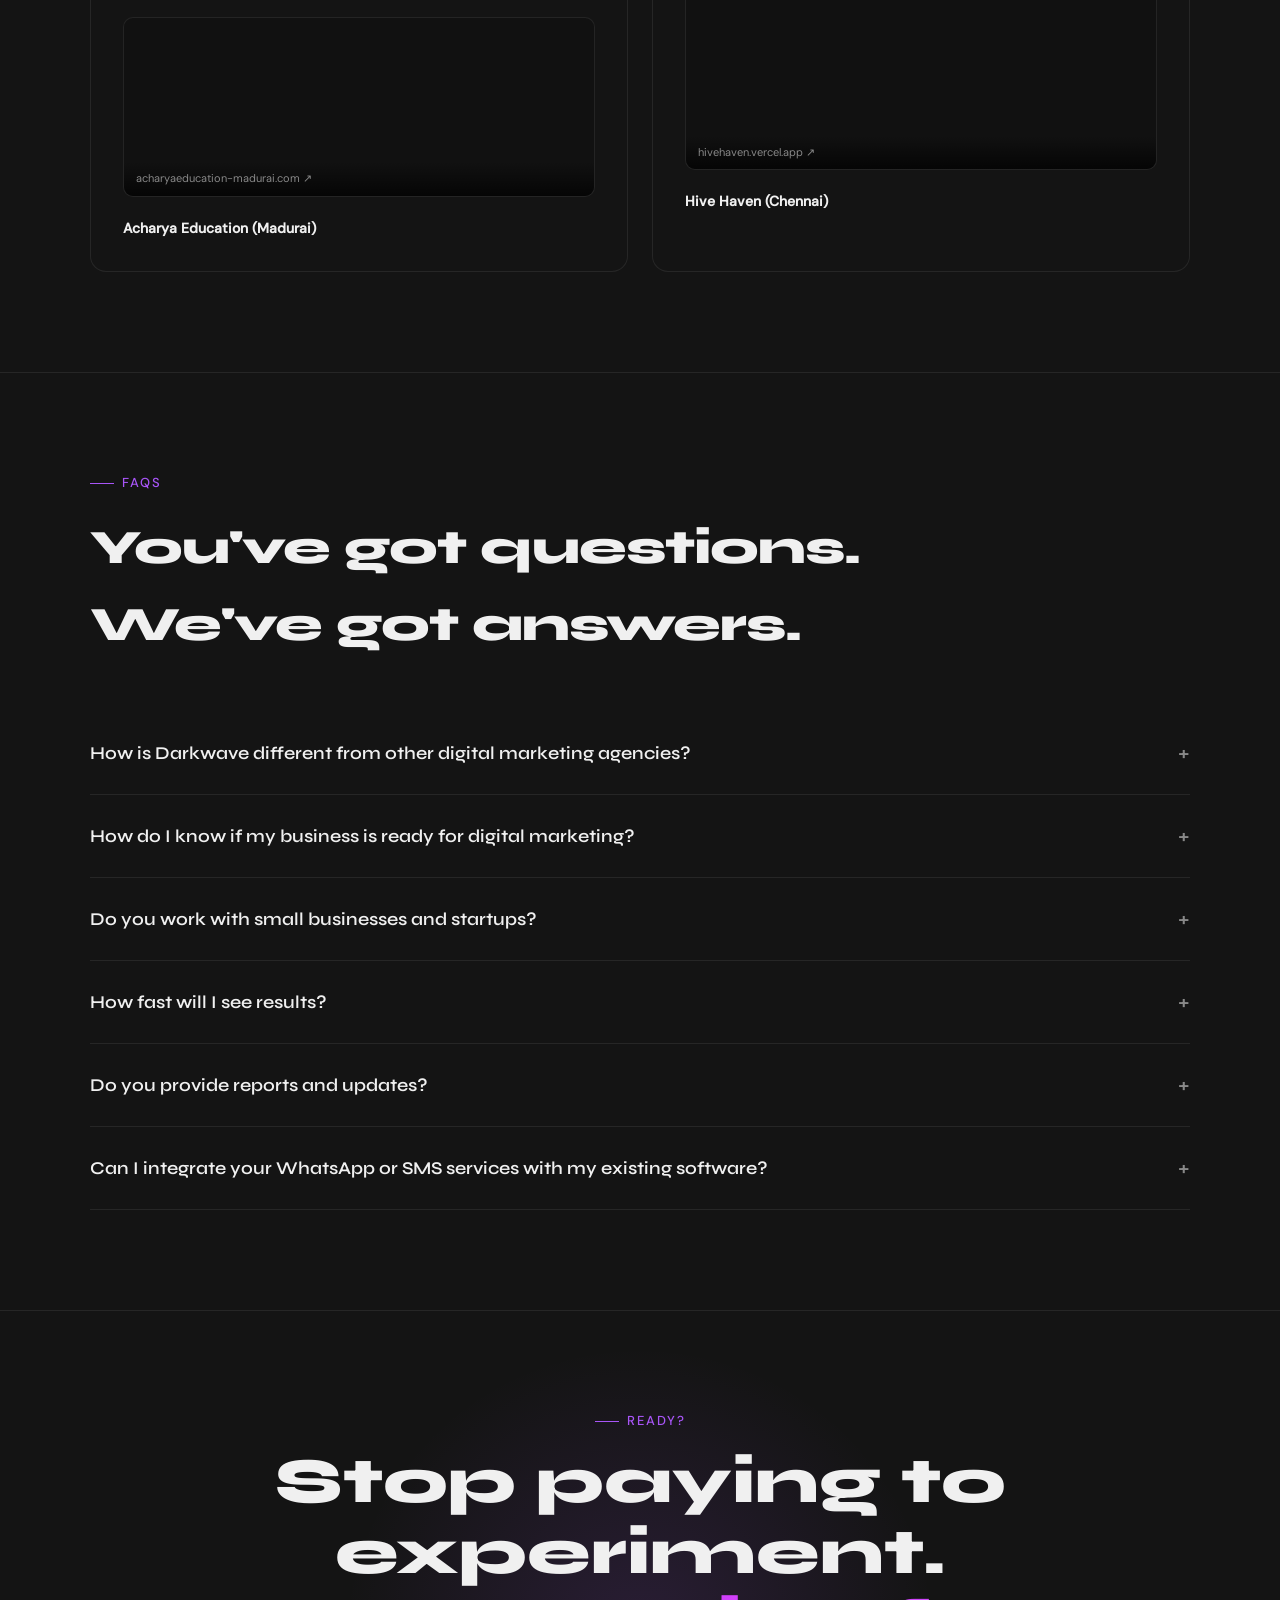
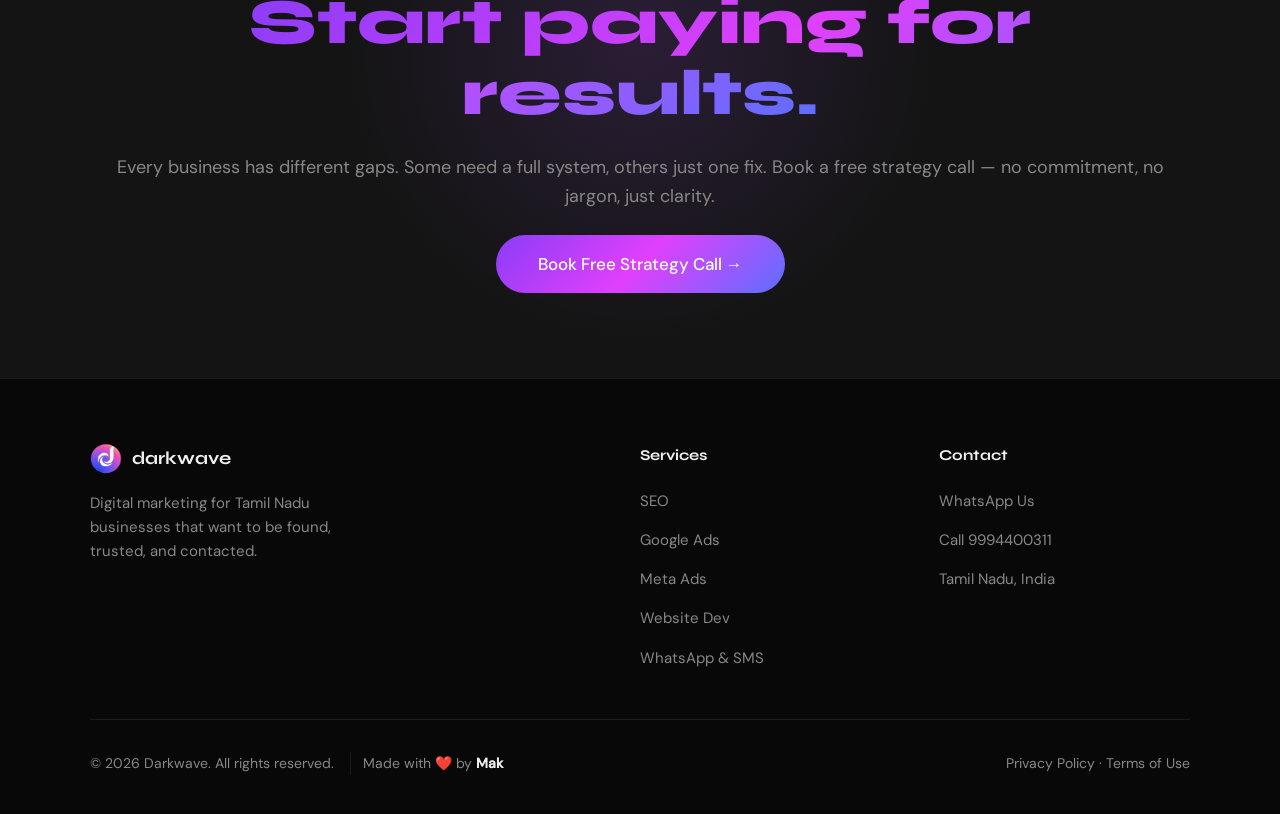
==== commit 8fec2776: "a" ====
--- a/darkwave/index.html
+++ b/darkwave/index.html
@@ -2,6 +2,16 @@
 <html lang="en">
 
 <head>
+
+  <!-- Google tag (gtag.js) -->
+  <script async src="https://www.googletagmanager.com/gtag/js?id=G-CM96SXM0Z7"></script>
+  <script>
+    window.dataLayer = window.dataLayer || [];
+    function gtag() { dataLayer.push(arguments); }
+    gtag('js', new Date());
+
+    gtag('config', 'G-CM96SXM0Z7');
+  </script>
   <meta charset="UTF-8">
   <meta name="viewport" content="width=device-width, initial-scale=1.0">
   <title>Darkwave — Digital Marketing Agency in Tamil Nadu | SEO, Ads, Website Builder</title>
@@ -72,10 +82,10 @@
   <link rel="shortcut icon" href="favicon/favicon.ico">
   <link rel="apple-touch-icon" sizes="180x180" href="favicon/apple-touch-icon.png">
   <link rel="manifest" href="favicon/site.webmanifest">
-  <link rel="preconnect" href="https://fonts.googleapis.com">
-  <link
-    href="https://fonts.googleapis.com/css2?family=Syne:wght@400;500;600;700;800&family=DM+Sans:ital,opsz,wght@0,9..40,300;0,9..40,400;0,9..40,500;1,9..40,300&display=swap"
-    rel="stylesheet">
+  <!-- Self-hosted fonts: eliminates Google Fonts critical request chain -->
+  <link rel="preload" href="fonts/8vIH7w4qzmVxm2BL9A.woff2" as="font" type="font/woff2" crossorigin>
+  <link rel="preload" href="fonts/rP2Hp2ywxg089UriCZOIHQ.woff2" as="font" type="font/woff2" crossorigin>
+  <link rel="stylesheet" href="fonts/fonts.css">
   <style>
     :root {
       --bg: #080808;
@@ -1136,6 +1146,19 @@
       section {
         padding: 80px 5%;
       }
+
+      .stats-row {
+        grid-template-columns: repeat(3, 1fr);
+      }
+
+      .stat-item:nth-child(3) {
+        border-right: none;
+      }
+
+      .stat-item:nth-child(4),
+      .stat-item:nth-child(5) {
+        border-top: 1px solid var(--border);
+      }
     }
 
     @media (max-width: 768px) {
@@ -1145,6 +1168,10 @@
         display: none;
       }
 
+      nav {
+        padding: 14px 5%;
+      }
+
       .btn-theme {
         width: 32px;
         height: 32px;
@@ -1155,12 +1182,44 @@
         height: 14px;
       }
 
+      .nav-cta {
+        padding: 9px 16px;
+        font-size: 14px;
+      }
+
       .testimonials-grid {
         grid-template-columns: 1fr;
       }
 
       .services-grid {
         grid-template-columns: 1fr;
+      }
+
+      .stats-row {
+        grid-template-columns: repeat(2, 1fr);
+        border-radius: 16px;
+      }
+
+      .stat-item {
+        padding: 28px 16px;
+      }
+
+      .stat-item:nth-child(2) {
+        border-right: none;
+      }
+
+      .stat-item:nth-child(3),
+      .stat-item:nth-child(4),
+      .stat-item:nth-child(5) {
+        border-top: 1px solid var(--border);
+      }
+
+      .stat-item:nth-child(4) {
+        border-right: none;
+      }
+
+      .stat-num {
+        font-size: 28px;
       }
 
       .footer-grid {
@@ -1178,9 +1237,13 @@
         gap: 16px;
       }
 
+      .step-text h3 {
+        font-size: 26px;
+      }
+
       .hero {
         min-height: 80vh;
-        padding: 120px 5% 120px;
+        padding: 110px 5% 120px;
       }
 
       .site-preview iframe {
@@ -1252,8 +1315,16 @@
         text-align: center;
       }
 
+      .nav-cta {
+        display: none;
+      }
+
       .step-text h3 {
-        font-size: 24px;
+        font-size: 22px;
+      }
+
+      .step-item {
+        padding: 32px 0;
       }
 
       .site-preview iframe {
@@ -1262,6 +1333,29 @@
 
       .site-preview {
         height: 160px;
+      }
+
+      .stats-row {
+        grid-template-columns: 1fr 1fr;
+      }
+
+      .stat-item:nth-child(5) {
+        grid-column: 1 / -1;
+        border-right: none;
+      }
+
+      .faq-q {
+        font-size: 16px;
+        padding: 22px 0;
+      }
+
+      .hero {
+        padding: 100px 5% 120px;
+      }
+
+      .hero-badge {
+        font-size: 12px;
+        padding: 6px 14px;
       }
     }
   </style>
@@ -1277,7 +1371,7 @@
   <!-- NAV -->
   <nav>
     <a href="#" class="nav-logo">
-      <img src="logo-Photoroom.png" alt="Darkwave Logo">
+      <img src="logo-Photoroom.png" alt="Darkwave Logo" width="38" height="38" loading="eager">
       darkwave
     </a>
     <ul class="nav-links">
@@ -1304,7 +1398,7 @@
       <button class="modal-close" onclick="closeModal()">×</button>
       <div id="modal-form-view">
         <div class="modal-logo">
-          <img src="logo-Photoroom.png" alt="">
+          <img src="logo-Photoroom.png" alt="Darkwave" width="32" height="32" loading="lazy">
           <span>darkwave</span>
         </div>
         <h2>Get in Touch</h2>
@@ -1367,7 +1461,8 @@
       <h1>We don't just talk<br>digital. <span class="grad">We deliver it.</span></h1>
       <p class="hero-sub">We help Tamil Nadu businesses get found online, generate real leads, and grow — through
         <strong style="color: var(--text); font-weight: 500;">Building Website, SEO, paid ads, social media</strong> and
-        more. Not experiments. Results.</p>
+        more. Not experiments. Results.
+      </p>
       <div class="hero-actions">
         <a href="#" class="btn-primary" onclick="openModal()">Get in Touch →</a>
         <a href="#what-we-offer" class="btn-ghost">See Our Services</a>
@@ -1655,7 +1750,7 @@
       <div class="footer-grid">
         <div class="footer-brand">
           <div class="logo">
-            <img src="logo-Photoroom.png" alt="">
+            <img src="logo-Photoroom.png" alt="Darkwave" width="32" height="32" loading="lazy">
             <span>darkwave</span>
           </div>
           <p>Digital marketing for Tamil Nadu businesses that want to be found, trusted, and contacted.</p>
@@ -1701,7 +1796,7 @@
 
     function updateThemeButton() {
       const isLight = document.documentElement.getAttribute('data-theme') === 'light';
-      toggleBtn.innerHTML = isLight 
+      toggleBtn.innerHTML = isLight
         ? '<svg xmlns="http://www.w3.org/2000/svg" width="18" height="18" viewBox="0 0 24 24" fill="none" stroke="currentColor" stroke-width="2" stroke-linecap="round" stroke-linejoin="round"><path d="M21 12.79A9 9 0 1 1 11.21 3 7 7 0 0 0 21 12.79z"></path></svg>'
         : '<svg xmlns="http://www.w3.org/2000/svg" width="19" height="19" viewBox="0 0 24 24" fill="none" stroke="currentColor" stroke-width="2" stroke-linecap="round" stroke-linejoin="round"><circle cx="12" cy="12" r="5"></circle><line x1="12" y1="1" x2="12" y2="3"></line><line x1="12" y1="21" x2="12" y2="23"></line><line x1="4.22" y1="4.22" x2="5.64" y2="5.64"></line><line x1="18.36" y1="18.36" x2="19.78" y2="19.78"></line><line x1="1" y1="12" x2="3" y2="12"></line><line x1="21" y1="12" x2="23" y2="12"></line><line x1="4.22" y1="19.78" x2="5.64" y2="18.36"></line><line x1="18.36" y1="5.64" x2="19.78" y2="4.22"></line></svg>';
     }
@@ -1730,10 +1825,10 @@
       document.getElementById('modal').classList.add('open');
     }
 
-    function openModal() { 
-      setTimeout(() => { location.hash = 'contact'; }, 10); 
-    }
-    
+    function openModal() {
+      setTimeout(() => { location.hash = 'contact'; }, 10);
+    }
+
     function closeModal() {
       if (location.hash === '#contact') {
         history.back();
--- a/darkwave/fonts/fonts.css
+++ b/darkwave/fonts/fonts.css
@@ -0,0 +1,64 @@
+/* ── DM Sans – latin-ext (italic 300) ── */
+@font-face {
+  font-family: 'DM Sans';
+  font-style: italic;
+  font-weight: 300;
+  font-display: swap;
+  src: url(rP2Wp2ywxg089UriCZaSExdy3sGt9zz86D3wyKK58VXh.woff2) format('woff2');
+  unicode-range: U+0100-02BA, U+02BD-02C5, U+02C7-02CC, U+02CE-02D7, U+02DD-02FF, U+0304, U+0308, U+0329, U+1D00-1DBF, U+1E00-1E9F, U+1EF2-1EFF, U+2020, U+20A0-20AB, U+20AD-20C0, U+2113, U+2C60-2C7F, U+A720-A7FF;
+}
+/* ── DM Sans – latin (italic 300) ── */
+@font-face {
+  font-family: 'DM Sans';
+  font-style: italic;
+  font-weight: 300;
+  font-display: swap;
+  src: url(rP2Wp2ywxg089UriCZaSExdy3sGt9zz86D3wyKy58Q.woff2) format('woff2');
+  unicode-range: U+0000-00FF, U+0131, U+0152-0153, U+02BB-02BC, U+02C6, U+02DA, U+02DC, U+0304, U+0308, U+0329, U+2000-206F, U+20AC, U+2122, U+2191, U+2193, U+2212, U+2215, U+FEFF, U+FFFD;
+}
+/* ── DM Sans – latin-ext (normal 300/400/500) ── */
+@font-face {
+  font-family: 'DM Sans';
+  font-style: normal;
+  font-weight: 300 500;
+  font-display: swap;
+  src: url(rP2Hp2ywxg089UriCZ2IHSeH.woff2) format('woff2');
+  unicode-range: U+0100-02BA, U+02BD-02C5, U+02C7-02CC, U+02CE-02D7, U+02DD-02FF, U+0304, U+0308, U+0329, U+1D00-1DBF, U+1E00-1E9F, U+1EF2-1EFF, U+2020, U+20A0-20AB, U+20AD-20C0, U+2113, U+2C60-2C7F, U+A720-A7FF;
+}
+/* ── DM Sans – latin (normal 300/400/500) ── */
+@font-face {
+  font-family: 'DM Sans';
+  font-style: normal;
+  font-weight: 300 500;
+  font-display: swap;
+  src: url(rP2Hp2ywxg089UriCZOIHQ.woff2) format('woff2');
+  unicode-range: U+0000-00FF, U+0131, U+0152-0153, U+02BB-02BC, U+02C6, U+02DA, U+02DC, U+0304, U+0308, U+0329, U+2000-206F, U+20AC, U+2122, U+2191, U+2193, U+2212, U+2215, U+FEFF, U+FFFD;
+}
+
+/* ── Syne – greek (400-800) ── */
+@font-face {
+  font-family: 'Syne';
+  font-style: normal;
+  font-weight: 400 800;
+  font-display: swap;
+  src: url(8vIH7w4qzmVxm2NL9Hz_.woff2) format('woff2');
+  unicode-range: U+0370-0377, U+037A-037F, U+0384-038A, U+038C, U+038E-03A1, U+03A3-03FF;
+}
+/* ── Syne – latin-ext (400-800) ── */
+@font-face {
+  font-family: 'Syne';
+  font-style: normal;
+  font-weight: 400 800;
+  font-display: swap;
+  src: url(8vIH7w4qzmVxm25L9Hz_.woff2) format('woff2');
+  unicode-range: U+0100-02BA, U+02BD-02C5, U+02C7-02CC, U+02CE-02D7, U+02DD-02FF, U+0304, U+0308, U+0329, U+1D00-1DBF, U+1E00-1E9F, U+1EF2-1EFF, U+2020, U+20A0-20AB, U+20AD-20C0, U+2113, U+2C60-2C7F, U+A720-A7FF;
+}
+/* ── Syne – latin (400-800) ── */
+@font-face {
+  font-family: 'Syne';
+  font-style: normal;
+  font-weight: 400 800;
+  font-display: swap;
+  src: url(8vIH7w4qzmVxm2BL9A.woff2) format('woff2');
+  unicode-range: U+0000-00FF, U+0131, U+0152-0153, U+02BB-02BC, U+02C6, U+02DA, U+02DC, U+0304, U+0308, U+0329, U+2000-206F, U+20AC, U+2122, U+2191, U+2193, U+2212, U+2215, U+FEFF, U+FFFD;
+}
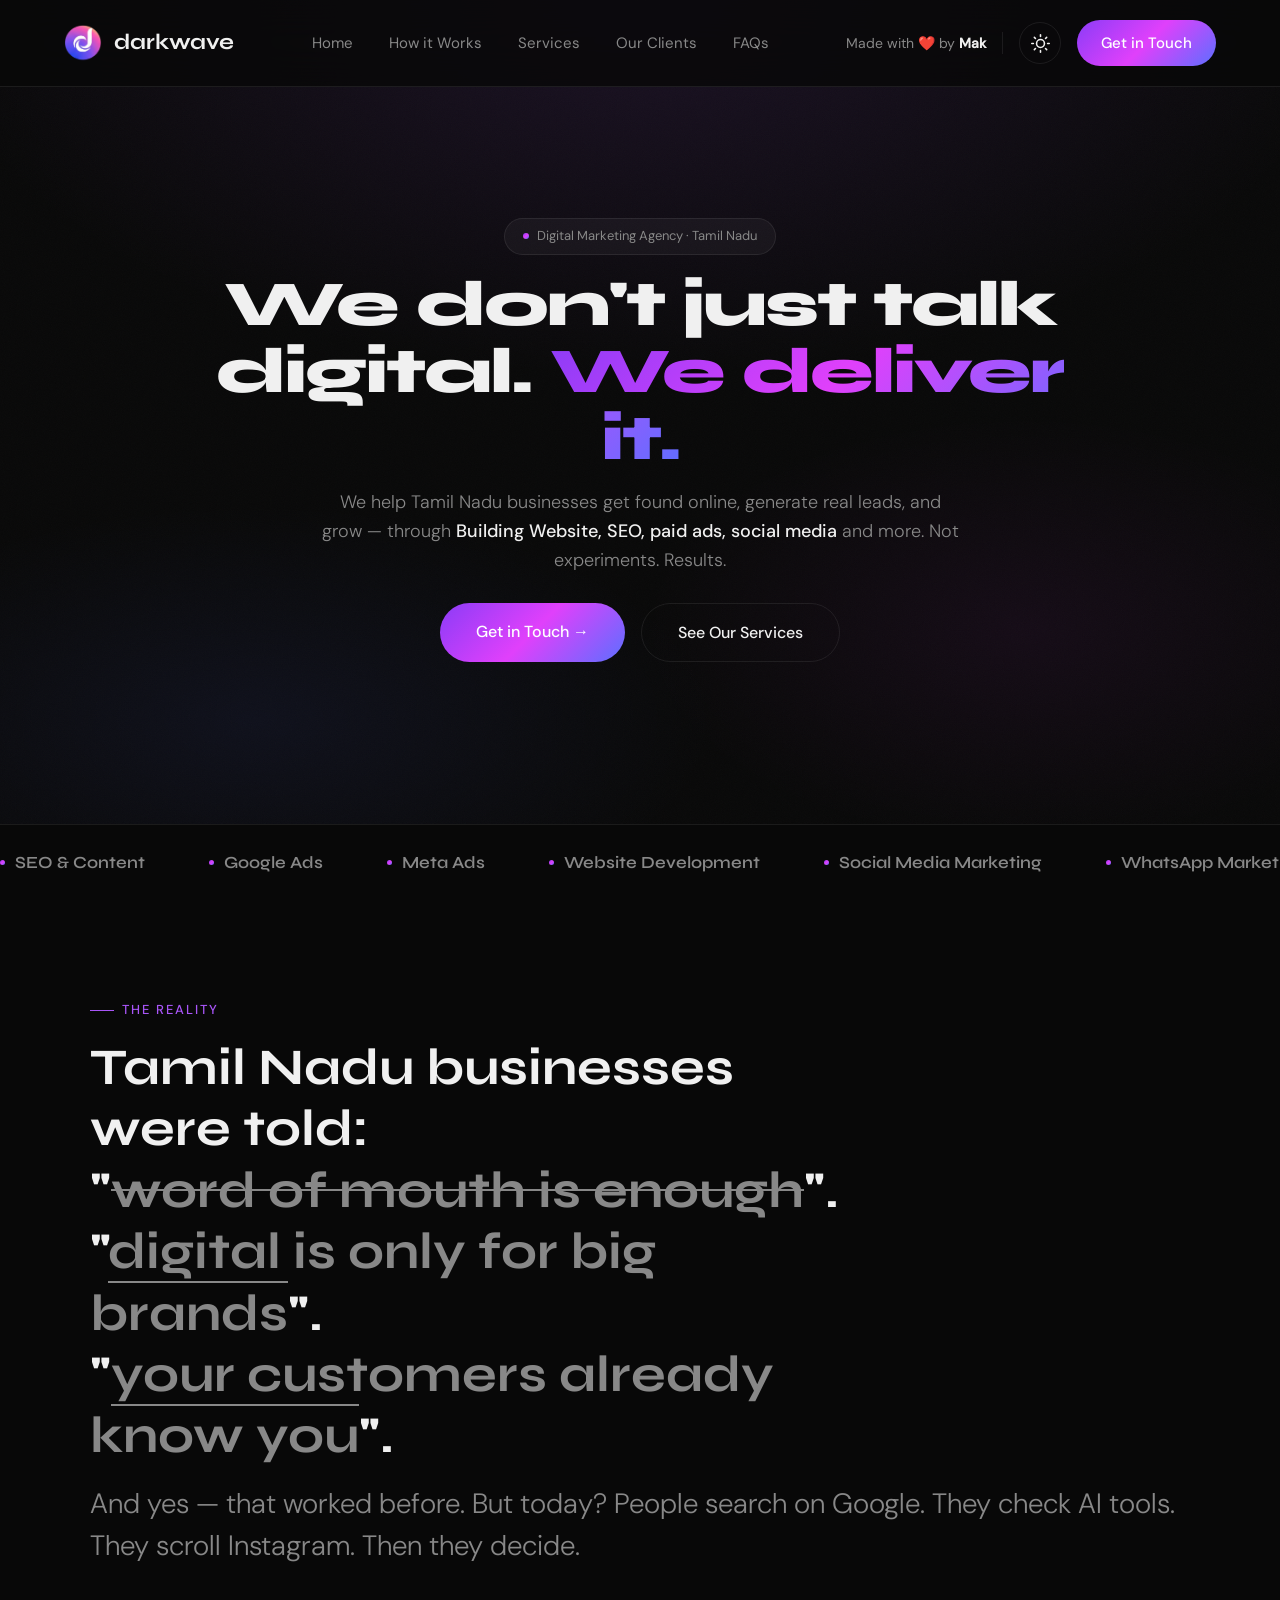
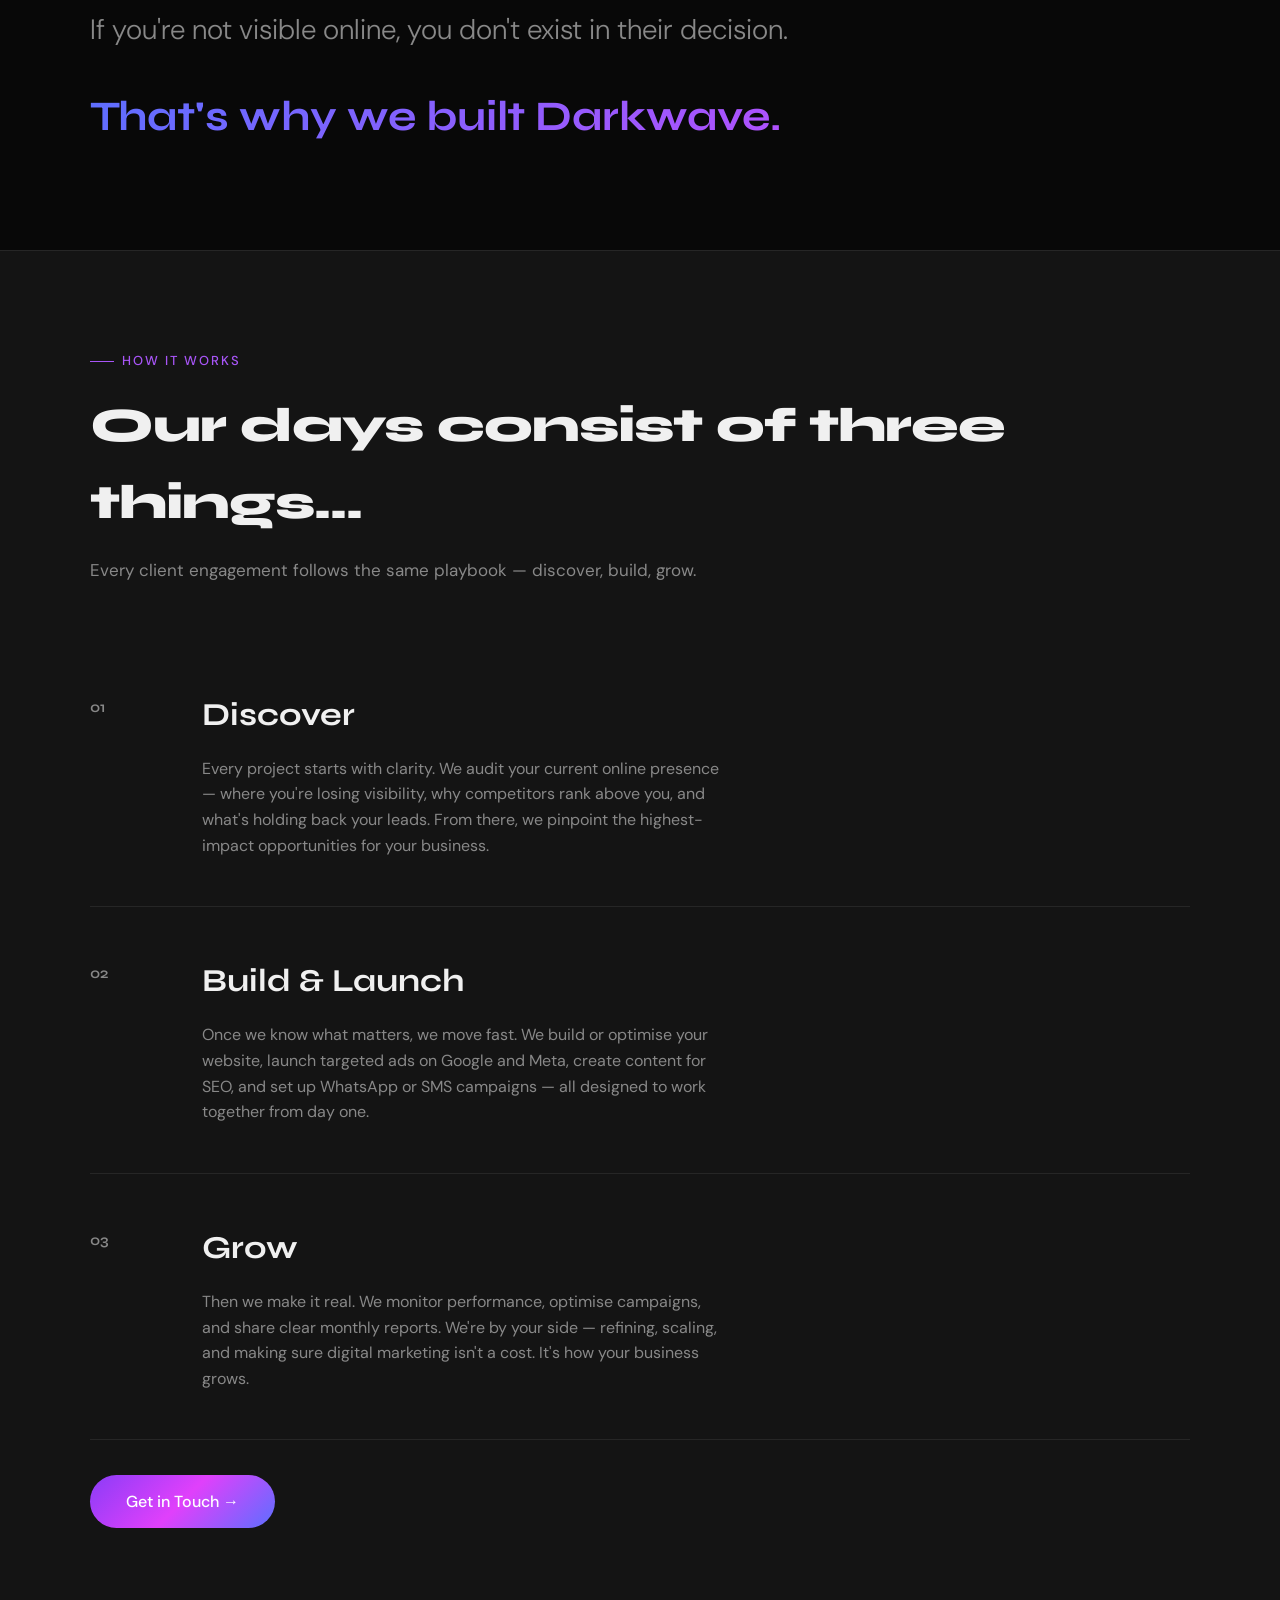
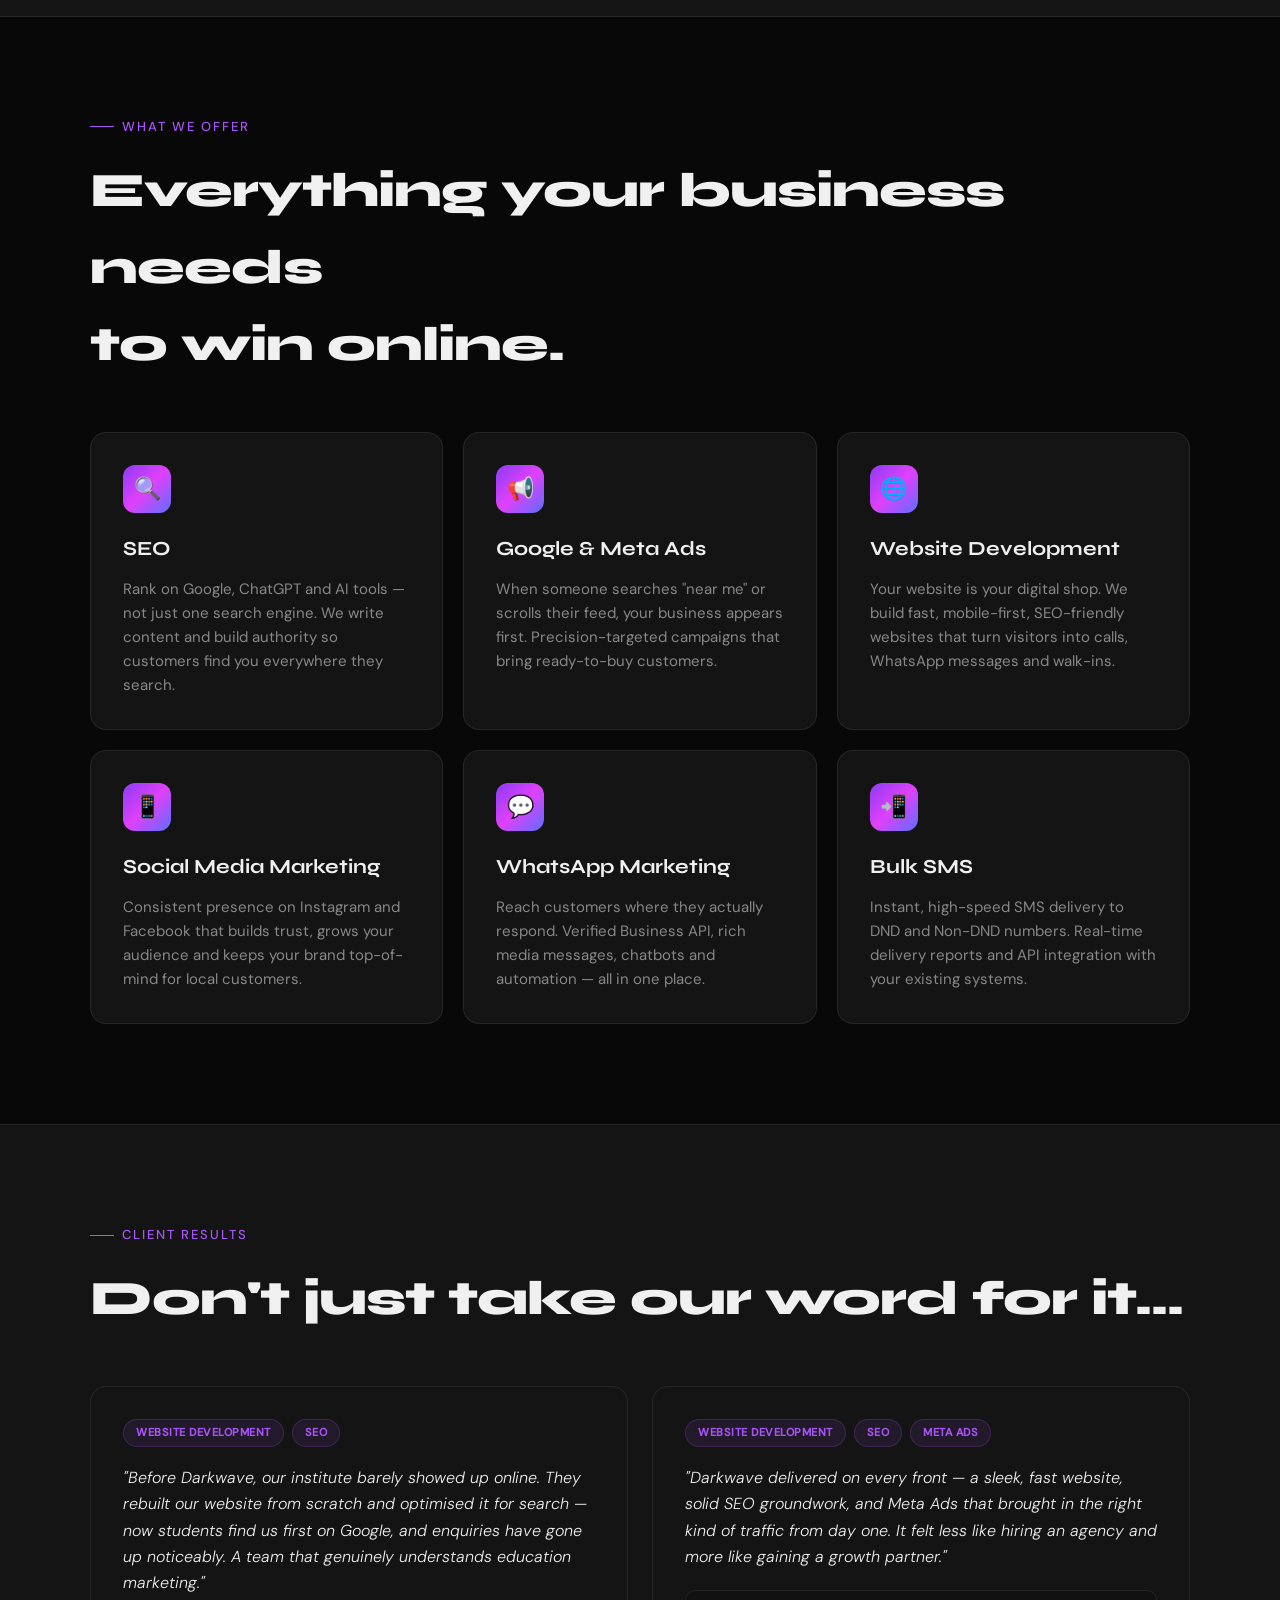
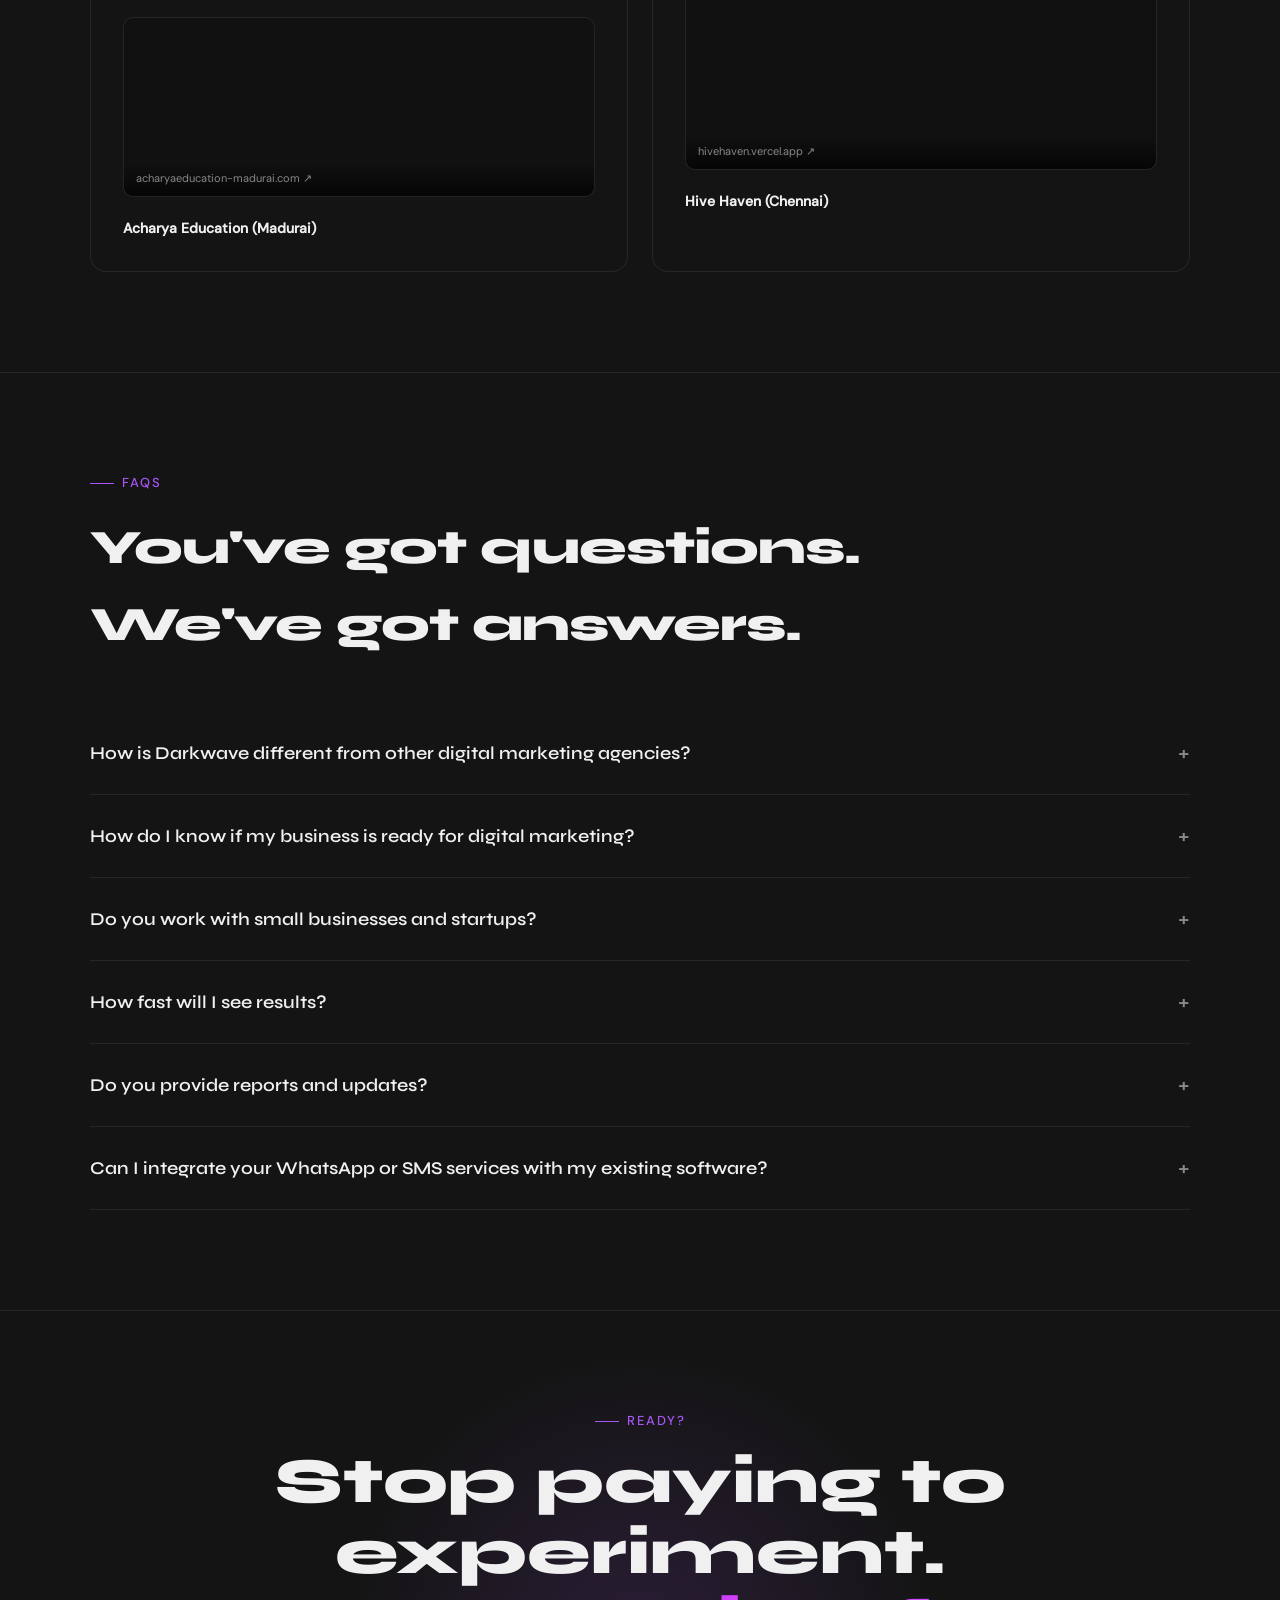
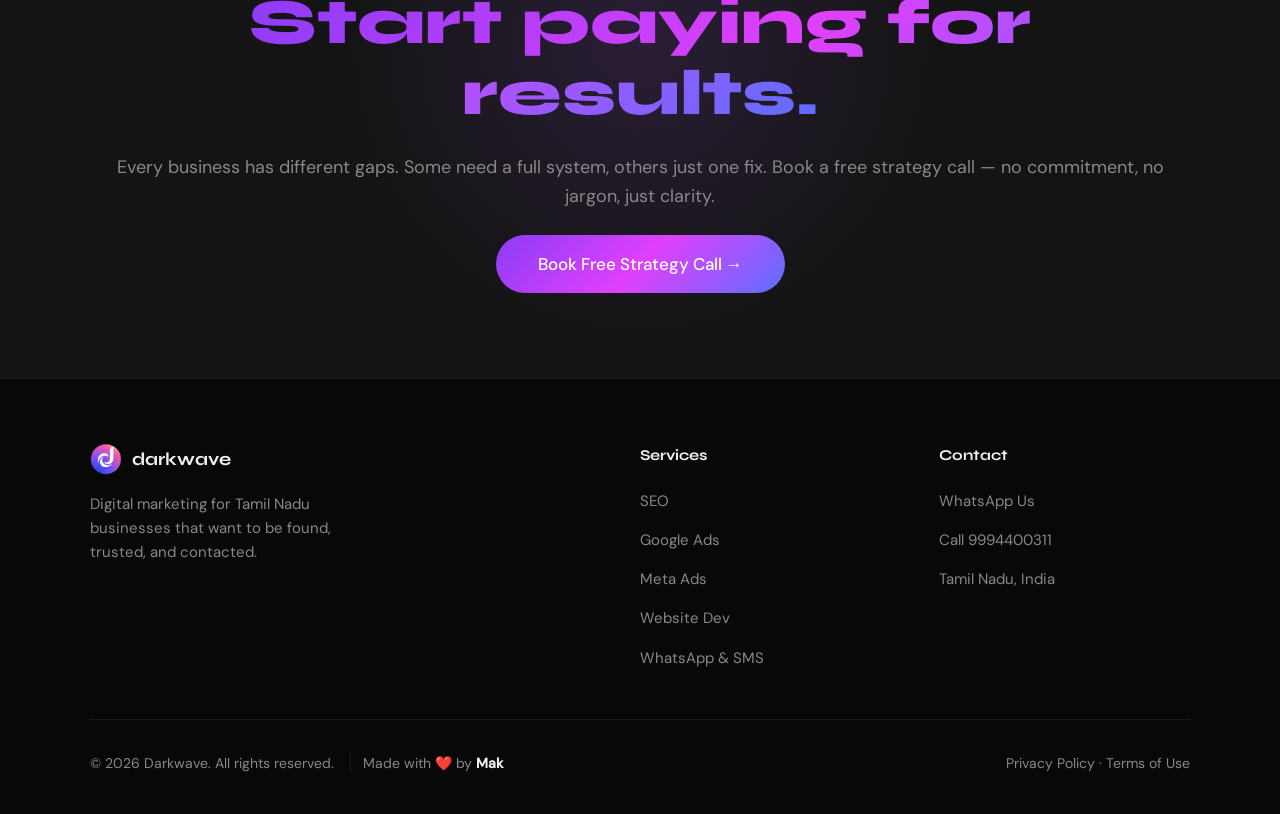
==== commit aa81dc9b: "e" ====
--- a/darkwave/index.html
+++ b/darkwave/index.html
@@ -136,6 +136,7 @@
 
     html {
       scroll-behavior: smooth;
+      overflow-x: hidden;
     }
 
     body {
@@ -145,6 +146,12 @@
       font-size: 17px;
       line-height: 1.6;
       overflow-x: hidden;
+      max-width: 100vw;
+    }
+
+    img {
+      max-width: 100%;
+      height: auto;
     }
 
     /* ── NAV ── */
@@ -424,6 +431,8 @@
       padding: 100px 5% 120px;
       position: relative;
       overflow: hidden;
+      /* Prevent hero decorative bg elements from leaking */
+      contain: style layout;
     }
 
     .hero-bg {
@@ -448,6 +457,7 @@
       position: relative;
       z-index: 1;
       max-width: 900px;
+      width: 100%;
     }
 
     .hero-badge {
@@ -555,6 +565,8 @@
       background: var(--bg);
       z-index: 10;
       overflow: hidden;
+      /* Strict containment — prevents track from leaking into document layout */
+      contain: layout paint;
     }
 
     .marquee-track {
@@ -766,6 +778,10 @@
       cursor: pointer;
       text-decoration: none;
       transition: border-color .2s;
+      /* Strict containment: stops the 960px iframe from leaking into document layout */
+      contain: layout paint;
+      /* Belt-and-suspenders clip */
+      clip-path: inset(0 0 0 0);
     }
 
     .site-preview:hover {
